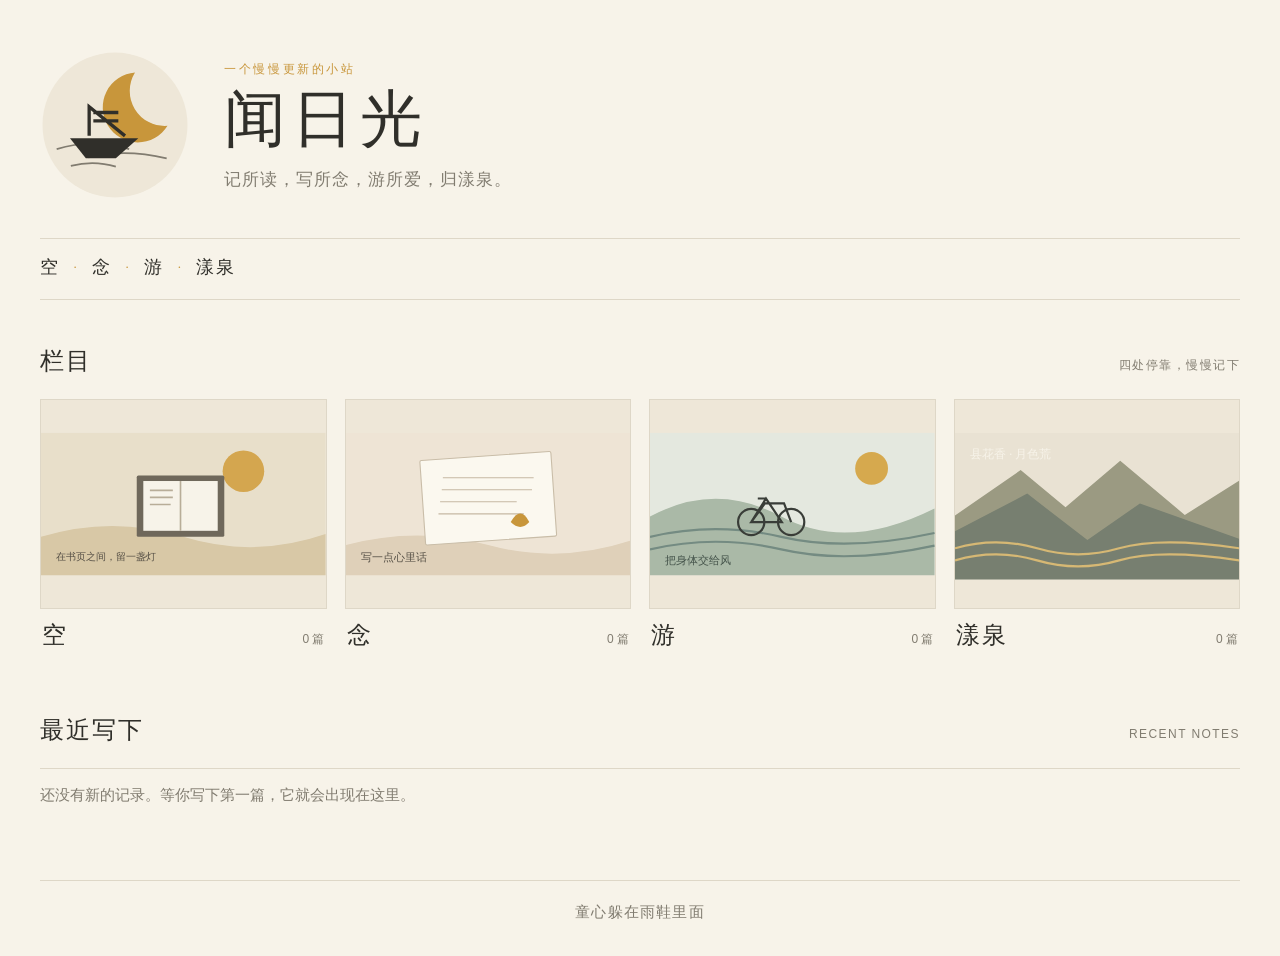
==== index.html @ 31fb2146 "Update index.html" ====
<!doctype html>
<html lang="zh-CN"><head>
<meta charset="utf-8"><meta name="viewport" content="width=device-width,initial-scale=1"><meta name="theme-color" content="#f7f3e9"><meta name="description" content="闻日光：记所读，写所念，游所爱，归漾泉。"><title>闻日光</title>
<link rel="icon" href="data:image/svg+xml,%3Csvg xmlns='http://www.w3.org/2000/svg' viewBox='0 0 64 64'%3E%3Crect width='64' height='64' rx='16' fill='%23f7f3e9'/%3E%3Cpath d='M8 42q20-7 48 0M17 37h34L37 48H23zM23 36V19l19 17' fill='%23302f2a' stroke='%23302f2a' stroke-width='2'/%3E%3Cpath d='M43 10a14 14 0 1 0 12 22 15 15 0 0 1-12-22' fill='%23c8963b'/%3E%3C/svg%3E">
<style>
:root{--paper:#f7f3e9;--paper2:#eee7d8;--ink:#302f2a;--muted:#817c70;--line:#ded7c7;--gold:#c8963b;--serif:"Songti SC","STSong","Noto Serif CJK SC",Georgia,serif;--sans:-apple-system,BlinkMacSystemFont,"PingFang SC","Microsoft YaHei",sans-serif}*{box-sizing:border-box}body{margin:0;background:var(--paper);color:var(--ink);font:16px/1.8 var(--sans);-webkit-font-smoothing:antialiased}a{color:inherit;text-decoration:none}.page{width:min(1240px,calc(100% - 80px));margin:auto}.hero{display:flex;align-items:center;gap:34px;padding:50px 0 38px}.mark{width:150px;height:150px;flex:none}.eyebrow{margin:0;color:var(--gold);font-size:12px;letter-spacing:.22em}h1,h2,h3{font-family:var(--serif);font-weight:500}h1{margin:0;font-size:clamp(42px,5vw,62px);letter-spacing:.1em;line-height:1.25}.intro{margin:10px 0 0;color:var(--muted);font:17px var(--serif);letter-spacing:.06em}.rule{height:1px;background:var(--line)}nav{display:flex;gap:14px;align-items:center;padding:16px 0 20px;font:18px var(--serif);letter-spacing:.08em}nav .dot{color:var(--gold);font-size:13px}nav a:hover,.back:hover{color:var(--gold)}.head{display:flex;justify-content:space-between;align-items:baseline;margin:40px 0 16px}.head h2{margin:0;font-size:24px;letter-spacing:.08em}.head span{color:var(--muted);font-size:12px;letter-spacing:.12em}.grid{display:grid;grid-template-columns:repeat(4,minmax(0,1fr));gap:18px}.card{min-width:0}.art{height:210px;background:var(--paper2);border:1px solid var(--line);overflow:hidden;transition:.25s}.art svg{width:100%;height:100%;display:block}.card:hover .art{transform:translateY(-4px);box-shadow:0 12px 28px #302f2a18}.label{display:flex;justify-content:space-between;align-items:baseline;padding:10px 2px}.label b{font:24px var(--serif);font-weight:500;letter-spacing:.12em}.label small{font-size:12px;color:var(--muted)}.recent{margin-top:48px}.entry{display:grid;grid-template-columns:130px 1fr;gap:20px;padding:16px 0;border-top:1px solid var(--line)}time{font-size:12px;color:var(--muted)}.entry h3{margin:0;font-size:19px}.entry p{margin:3px 0 0;color:var(--muted);font:14px var(--serif)}.empty{padding:17px 0;border-top:1px solid var(--line);color:var(--muted);font:15px var(--serif)}footer{text-align:center;margin-top:58px;padding:22px 0 34px;border-top:1px solid var(--line);color:var(--muted);font:15px var(--serif);letter-spacing:.08em}.hide{display:none}.category{min-height:48vh}.back{display:inline-block;margin:22px 0;color:var(--muted);font:14px var(--serif)}.ctitle{display:flex;gap:16px;align-items:baseline;margin:16px 0 24px}.ctitle h2{margin:0;font:38px var(--serif);letter-spacing:.12em}.ctitle span{color:var(--muted);font-size:13px}.catart{max-width:560px;height:260px;margin-bottom:28px;border:1px solid var(--line)}.catart svg{width:100%;height:100%}@media(max-width:850px){.page{width:calc(100% - 40px)}.hero{gap:22px;padding:36px 0 28px}.mark{width:110px;height:110px}.grid{grid-template-columns:repeat(2,minmax(0,1fr));gap:14px}.art{height:180px}}@media(max-width:520px){.page{width:calc(100% - 32px)}.hero{gap:15px;padding:28px 0 22px}.mark{width:76px;height:76px}h1{font-size:38px}.intro{font-size:14px;letter-spacing:0}nav{gap:9px;font-size:16px}.head{margin-top:30px}.art{height:142px}.label b{font-size:21px}.entry{grid-template-columns:88px 1fr;gap:10px}.ctitle h2{font-size:32px}}
</style></head><body><main class="page">
<header class="hero" id="hero"><svg class="mark" viewBox="0 0 180 180" role="img" aria-label="小船、月亮与水波"><circle cx="90" cy="90" r="87" fill="#eee7d8"/><path d="M114 27a42 42 0 1 0 39 64 42 42 0 0 1-39-64" fill="#c8963b"/><path d="M20 119q42-13 87 0m-49 10q43-11 94 1m-115 9q28-7 54 1" fill="none" stroke="#817c70" stroke-width="2"/><path d="M36 106h82L91 130H55z" fill="#302f2a"/><path d="M59 103V68l43 35M64 75h30m-30 10h30" fill="none" stroke="#302f2a" stroke-width="4"/></svg><div><p class="eyebrow">一个慢慢更新的小站</p><h1>闻日光</h1><p class="intro">记所读，写所念，游所爱，归漾泉。</p></div></header>
<div class="rule"></div><nav aria-label="栏目"><a href="?section=空">空</a><span class="dot">·</span><a href="?section=念">念</a><span class="dot">·</span><a href="?section=游">游</a><span class="dot">·</span><a href="?section=漾泉">漾泉</a></nav><div class="rule"></div>
<section id="home"><div class="head"><h2>栏目</h2><span>四处停靠，慢慢记下</span></div><div class="grid" id="grid"></div><div class="head recent"><h2>最近写下</h2><span>RECENT NOTES</span></div><div id="recent"></div></section>
<section id="cat" class="category hide"><a class="back" href="./">← 回到首页</a><div class="ctitle"><h2 id="ctitle"></h2><span id="ccount"></span></div><div id="catart" class="catart"></div><div id="catlist"></div></section><footer>童心躲在雨鞋里面</footer></main>
<script>
const A=[['空','<svg viewBox="0 0 520 260" xmlns="http://www.w3.org/2000/svg"><rect width="520" height="260" fill="#e8dfca"/><circle cx="370" cy="70" r="38" fill="#d4a64f"/><path d="M0 190Q130 150 260 190t260-5v75H0" fill="#d8c8a6"/><rect x="175" y="78" width="160" height="112" rx="3" fill="#6f685b"/><rect x="187" y="88" width="136" height="91" fill="#f7f3e9"/><path d="M255 88v91M199 105h42m-42 13h42m-42 13h38" stroke="#b8ad98" stroke-width="3"/><text x="28" y="232" fill="#554f45" font-size="19" font-family="serif">在书页之间，留一盏灯</text></svg>'],['念','<svg viewBox="0 0 520 260" xmlns="http://www.w3.org/2000/svg"><rect width="520" height="260" fill="#eee4d5"/><path d="M0 205q130-35 260 0t260-8v63H0" fill="#dfd0b9"/><rect x="140" y="42" width="240" height="155" rx="3" fill="#fbf8ef" stroke="#c9bda8" stroke-width="2" transform="rotate(-4 260 120)"/><path d="M177 82h166m-168 22h165m-168 22h140m-143 22h156" stroke="#c6b9a4" stroke-width="2"/><path d="M301 163q18-31 34 0q-16 18-34 0" fill="#c8963b"/><text x="28" y="235" fill="#554f45" font-size="20" font-family="serif">写一点心里话</text></svg>'],['游','<svg viewBox="0 0 520 260" xmlns="http://www.w3.org/2000/svg"><rect width="520" height="260" fill="#e4e8df"/><circle cx="405" cy="65" r="30" fill="#d6a94e"/><path d="M0 153q120-65 240 0t280-15v122H0" fill="#aab9a7"/><path d="M0 190q120-28 240 0t280-7m-520 30q120-28 240 0t280-7" fill="none" stroke="#748b82" stroke-width="4"/><circle cx="185" cy="163" r="24" fill="none" stroke="#393d38" stroke-width="4"/><circle cx="258" cy="163" r="24" fill="none" stroke="#393d38" stroke-width="4"/><path d="m185 163 27-43 29 43h-56l25-34h35l13 34m-46-43h-15" fill="none" stroke="#393d38" stroke-width="4"/><text x="28" y="239" fill="#44534a" font-size="20" font-family="serif">把身体交给风</text></svg>'],['漾泉','<svg viewBox="0 0 520 260" xmlns="http://www.w3.org/2000/svg"><rect width="520" height="260" fill="#e9e2d3"/><path d="m0 151 120-83 82 68 100-85 118 99 100-63v173H0" fill="#9b9a82"/><path d="m0 180 132-69 110 85 96-67 182 65v74H0" fill="#777f70"/><path d="M0 211q75-22 150 0t150 0 220 0m-520 22q75-22 150 0t150 0 220 0" fill="none" stroke="#d6b874" stroke-width="4"/><text x="28" y="46" fill="#f7f3e9" font-size="22" font-family="serif">县花香 · 月色荒</text></svg>']];
const data=A.map(([name,art])=>({name,art,count:0}));document.getElementById('grid').innerHTML=data.map(c=>'<a class="card" href="?section='+encodeURIComponent(c.name)+'"><div class="art">'+c.art+'</div><div class="label"><b>'+c.name+'</b><small>'+c.count+' 篇</small></div></a>').join('');document.getElementById('recent').innerHTML='<div class="empty">还没有新的记录。等你写下第一篇，它就会出现在这里。</div>';let s=new URLSearchParams(location.search).get('section'),c=data.find(x=>x.name===s);if(c){document.getElementById('hero').classList.add('hide');document.querySelector('nav').classList.add('hide');document.getElementById('home').classList.add('hide');document.getElementById('cat').classList.remove('hide');document.title=c.name+' · 闻日光';document.getElementById('ctitle').textContent=c.name;document.getElementById('ccount').textContent=c.count+' 篇记录';document.getElementById('catart').innerHTML=c.art;document.getElementById('catlist').innerHTML='<div class="empty">这里还空着，等一段关于「'+c.name+'」的记录。</div>'}
</script></body></html>
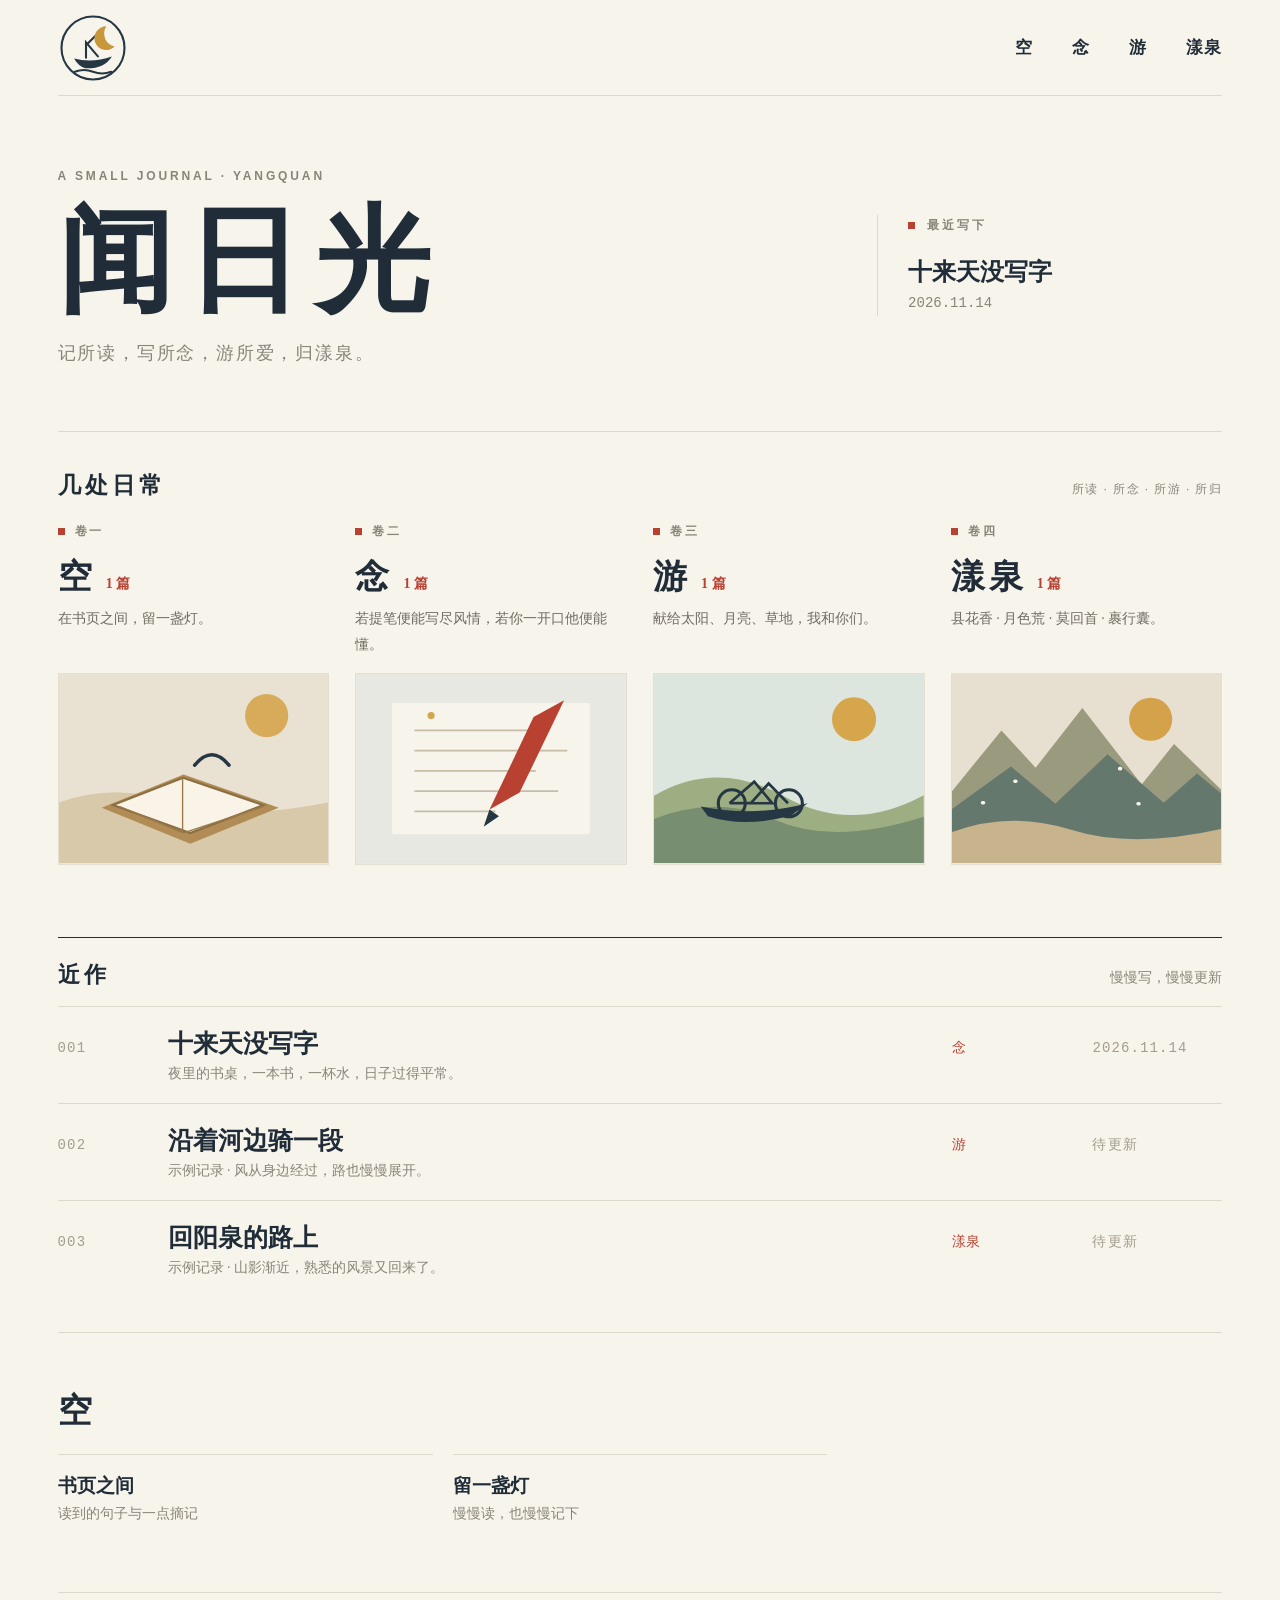
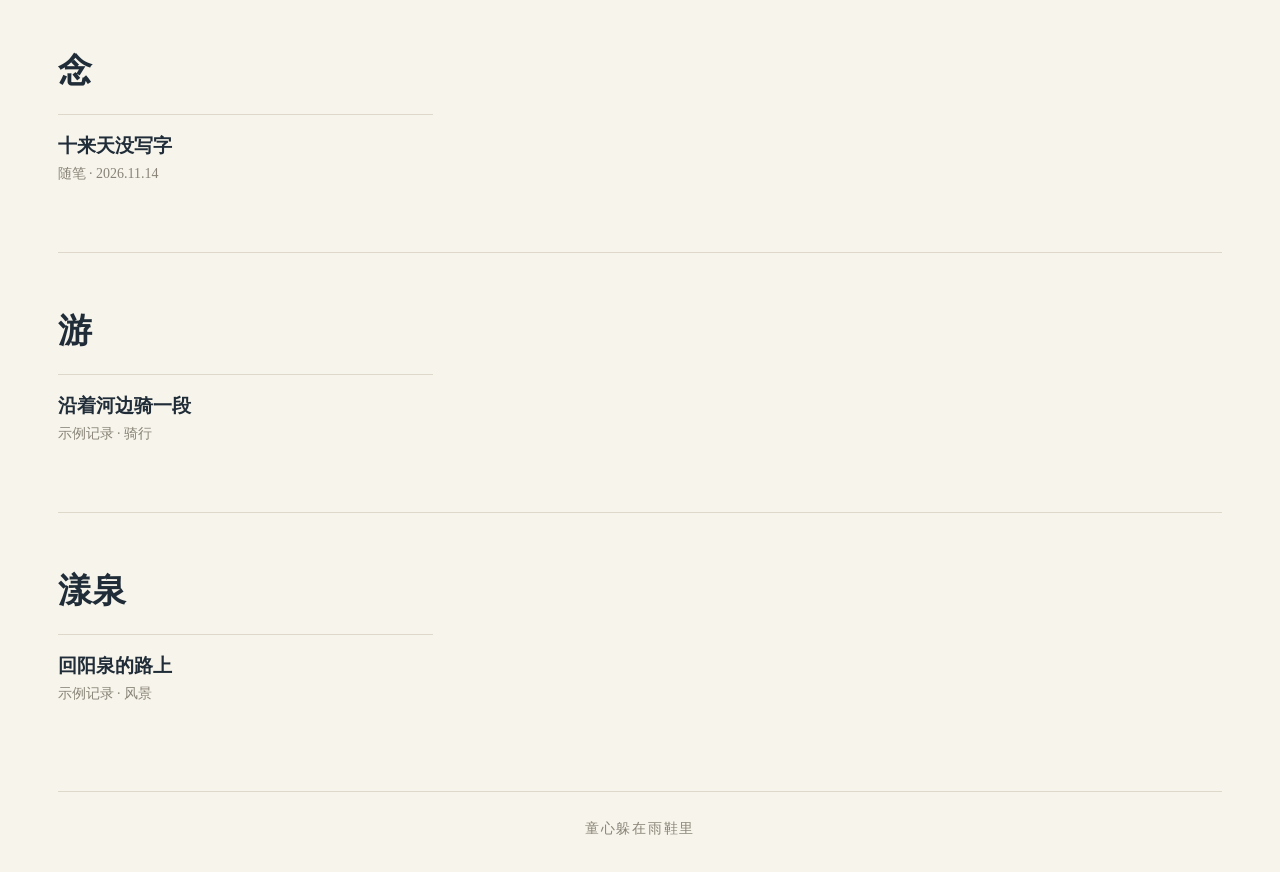
==== commit 3331005e: "Refresh homepage layout and sections" ====
--- a/index.html
+++ b/index.html
@@ -1,15 +1,4 @@
 <!doctype html>
-<html lang="zh-CN"><head>
-<meta charset="utf-8"><meta name="viewport" content="width=device-width,initial-scale=1"><meta name="theme-color" content="#f7f3e9"><meta name="description" content="闻日光：记所读，写所念，游所爱，归漾泉。"><title>闻日光</title>
-<link rel="icon" href="data:image/svg+xml,%3Csvg xmlns='http://www.w3.org/2000/svg' viewBox='0 0 64 64'%3E%3Crect width='64' height='64' rx='16' fill='%23f7f3e9'/%3E%3Cpath d='M8 42q20-7 48 0M17 37h34L37 48H23zM23 36V19l19 17' fill='%23302f2a' stroke='%23302f2a' stroke-width='2'/%3E%3Cpath d='M43 10a14 14 0 1 0 12 22 15 15 0 0 1-12-22' fill='%23c8963b'/%3E%3C/svg%3E">
-<style>
-:root{--paper:#f7f3e9;--paper2:#eee7d8;--ink:#302f2a;--muted:#817c70;--line:#ded7c7;--gold:#c8963b;--serif:"Songti SC","STSong","Noto Serif CJK SC",Georgia,serif;--sans:-apple-system,BlinkMacSystemFont,"PingFang SC","Microsoft YaHei",sans-serif}*{box-sizing:border-box}body{margin:0;background:var(--paper);color:var(--ink);font:16px/1.8 var(--sans);-webkit-font-smoothing:antialiased}a{color:inherit;text-decoration:none}.page{width:min(1240px,calc(100% - 80px));margin:auto}.hero{display:flex;align-items:center;gap:34px;padding:50px 0 38px}.mark{width:150px;height:150px;flex:none}.eyebrow{margin:0;color:var(--gold);font-size:12px;letter-spacing:.22em}h1,h2,h3{font-family:var(--serif);font-weight:500}h1{margin:0;font-size:clamp(42px,5vw,62px);letter-spacing:.1em;line-height:1.25}.intro{margin:10px 0 0;color:var(--muted);font:17px var(--serif);letter-spacing:.06em}.rule{height:1px;background:var(--line)}nav{display:flex;gap:14px;align-items:center;padding:16px 0 20px;font:18px var(--serif);letter-spacing:.08em}nav .dot{color:var(--gold);font-size:13px}nav a:hover,.back:hover{color:var(--gold)}.head{display:flex;justify-content:space-between;align-items:baseline;margin:40px 0 16px}.head h2{margin:0;font-size:24px;letter-spacing:.08em}.head span{color:var(--muted);font-size:12px;letter-spacing:.12em}.grid{display:grid;grid-template-columns:repeat(4,minmax(0,1fr));gap:18px}.card{min-width:0}.art{height:210px;background:var(--paper2);border:1px solid var(--line);overflow:hidden;transition:.25s}.art svg{width:100%;height:100%;display:block}.card:hover .art{transform:translateY(-4px);box-shadow:0 12px 28px #302f2a18}.label{display:flex;justify-content:space-between;align-items:baseline;padding:10px 2px}.label b{font:24px var(--serif);font-weight:500;letter-spacing:.12em}.label small{font-size:12px;color:var(--muted)}.recent{margin-top:48px}.entry{display:grid;grid-template-columns:130px 1fr;gap:20px;padding:16px 0;border-top:1px solid var(--line)}time{font-size:12px;color:var(--muted)}.entry h3{margin:0;font-size:19px}.entry p{margin:3px 0 0;color:var(--muted);font:14px var(--serif)}.empty{padding:17px 0;border-top:1px solid var(--line);color:var(--muted);font:15px var(--serif)}footer{text-align:center;margin-top:58px;padding:22px 0 34px;border-top:1px solid var(--line);color:var(--muted);font:15px var(--serif);letter-spacing:.08em}.hide{display:none}.category{min-height:48vh}.back{display:inline-block;margin:22px 0;color:var(--muted);font:14px var(--serif)}.ctitle{display:flex;gap:16px;align-items:baseline;margin:16px 0 24px}.ctitle h2{margin:0;font:38px var(--serif);letter-spacing:.12em}.ctitle span{color:var(--muted);font-size:13px}.catart{max-width:560px;height:260px;margin-bottom:28px;border:1px solid var(--line)}.catart svg{width:100%;height:100%}@media(max-width:850px){.page{width:calc(100% - 40px)}.hero{gap:22px;padding:36px 0 28px}.mark{width:110px;height:110px}.grid{grid-template-columns:repeat(2,minmax(0,1fr));gap:14px}.art{height:180px}}@media(max-width:520px){.page{width:calc(100% - 32px)}.hero{gap:15px;padding:28px 0 22px}.mark{width:76px;height:76px}h1{font-size:38px}.intro{font-size:14px;letter-spacing:0}nav{gap:9px;font-size:16px}.head{margin-top:30px}.art{height:142px}.label b{font-size:21px}.entry{grid-template-columns:88px 1fr;gap:10px}.ctitle h2{font-size:32px}}
-</style></head><body><main class="page">
-<header class="hero" id="hero"><svg class="mark" viewBox="0 0 180 180" role="img" aria-label="小船、月亮与水波"><circle cx="90" cy="90" r="87" fill="#eee7d8"/><path d="M114 27a42 42 0 1 0 39 64 42 42 0 0 1-39-64" fill="#c8963b"/><path d="M20 119q42-13 87 0m-49 10q43-11 94 1m-115 9q28-7 54 1" fill="none" stroke="#817c70" stroke-width="2"/><path d="M36 106h82L91 130H55z" fill="#302f2a"/><path d="M59 103V68l43 35M64 75h30m-30 10h30" fill="none" stroke="#302f2a" stroke-width="4"/></svg><div><p class="eyebrow">一个慢慢更新的小站</p><h1>闻日光</h1><p class="intro">记所读，写所念，游所爱，归漾泉。</p></div></header>
-<div class="rule"></div><nav aria-label="栏目"><a href="?section=空">空</a><span class="dot">·</span><a href="?section=念">念</a><span class="dot">·</span><a href="?section=游">游</a><span class="dot">·</span><a href="?section=漾泉">漾泉</a></nav><div class="rule"></div>
-<section id="home"><div class="head"><h2>栏目</h2><span>四处停靠，慢慢记下</span></div><div class="grid" id="grid"></div><div class="head recent"><h2>最近写下</h2><span>RECENT NOTES</span></div><div id="recent"></div></section>
-<section id="cat" class="category hide"><a class="back" href="./">← 回到首页</a><div class="ctitle"><h2 id="ctitle"></h2><span id="ccount"></span></div><div id="catart" class="catart"></div><div id="catlist"></div></section><footer>童心躲在雨鞋里面</footer></main>
-<script>
-const A=[['空','<svg viewBox="0 0 520 260" xmlns="http://www.w3.org/2000/svg"><rect width="520" height="260" fill="#e8dfca"/><circle cx="370" cy="70" r="38" fill="#d4a64f"/><path d="M0 190Q130 150 260 190t260-5v75H0" fill="#d8c8a6"/><rect x="175" y="78" width="160" height="112" rx="3" fill="#6f685b"/><rect x="187" y="88" width="136" height="91" fill="#f7f3e9"/><path d="M255 88v91M199 105h42m-42 13h42m-42 13h38" stroke="#b8ad98" stroke-width="3"/><text x="28" y="232" fill="#554f45" font-size="19" font-family="serif">在书页之间，留一盏灯</text></svg>'],['念','<svg viewBox="0 0 520 260" xmlns="http://www.w3.org/2000/svg"><rect width="520" height="260" fill="#eee4d5"/><path d="M0 205q130-35 260 0t260-8v63H0" fill="#dfd0b9"/><rect x="140" y="42" width="240" height="155" rx="3" fill="#fbf8ef" stroke="#c9bda8" stroke-width="2" transform="rotate(-4 260 120)"/><path d="M177 82h166m-168 22h165m-168 22h140m-143 22h156" stroke="#c6b9a4" stroke-width="2"/><path d="M301 163q18-31 34 0q-16 18-34 0" fill="#c8963b"/><text x="28" y="235" fill="#554f45" font-size="20" font-family="serif">写一点心里话</text></svg>'],['游','<svg viewBox="0 0 520 260" xmlns="http://www.w3.org/2000/svg"><rect width="520" height="260" fill="#e4e8df"/><circle cx="405" cy="65" r="30" fill="#d6a94e"/><path d="M0 153q120-65 240 0t280-15v122H0" fill="#aab9a7"/><path d="M0 190q120-28 240 0t280-7m-520 30q120-28 240 0t280-7" fill="none" stroke="#748b82" stroke-width="4"/><circle cx="185" cy="163" r="24" fill="none" stroke="#393d38" stroke-width="4"/><circle cx="258" cy="163" r="24" fill="none" stroke="#393d38" stroke-width="4"/><path d="m185 163 27-43 29 43h-56l25-34h35l13 34m-46-43h-15" fill="none" stroke="#393d38" stroke-width="4"/><text x="28" y="239" fill="#44534a" font-size="20" font-family="serif">把身体交给风</text></svg>'],['漾泉','<svg viewBox="0 0 520 260" xmlns="http://www.w3.org/2000/svg"><rect width="520" height="260" fill="#e9e2d3"/><path d="m0 151 120-83 82 68 100-85 118 99 100-63v173H0" fill="#9b9a82"/><path d="m0 180 132-69 110 85 96-67 182 65v74H0" fill="#777f70"/><path d="M0 211q75-22 150 0t150 0 220 0m-520 22q75-22 150 0t150 0 220 0" fill="none" stroke="#d6b874" stroke-width="4"/><text x="28" y="46" fill="#f7f3e9" font-size="22" font-family="serif">县花香 · 月色荒</text></svg>']];
-const data=A.map(([name,art])=>({name,art,count:0}));document.getElementById('grid').innerHTML=data.map(c=>'<a class="card" href="?section='+encodeURIComponent(c.name)+'"><div class="art">'+c.art+'</div><div class="label"><b>'+c.name+'</b><small>'+c.count+' 篇</small></div></a>').join('');document.getElementById('recent').innerHTML='<div class="empty">还没有新的记录。等你写下第一篇，它就会出现在这里。</div>';let s=new URLSearchParams(location.search).get('section'),c=data.find(x=>x.name===s);if(c){document.getElementById('hero').classList.add('hide');document.querySelector('nav').classList.add('hide');document.getElementById('home').classList.add('hide');document.getElementById('cat').classList.remove('hide');document.title=c.name+' · 闻日光';document.getElementById('ctitle').textContent=c.name;document.getElementById('ccount').textContent=c.count+' 篇记录';document.getElementById('catart').innerHTML=c.art;document.getElementById('catlist').innerHTML='<div class="empty">这里还空着，等一段关于「'+c.name+'」的记录。</div>'}
-</script></body></html>
+<html lang="zh-CN"><head><meta charset="utf-8"><meta name="viewport" content="width=device-width,initial-scale=1"><meta name="theme-color" content="#f7f4ec"><title>闻日光</title><style>
+:root{--paper:#f7f4ec;--ink:#202d38;--muted:#898477;--line:#ded8ca;--red:#b94132;--serif:"Songti SC","STSong",Georgia,serif}*{box-sizing:border-box}html{scroll-behavior:smooth}body{margin:0;background:var(--paper);color:var(--ink);font:16px/1.75 -apple-system,BlinkMacSystemFont,"PingFang SC",sans-serif}.page{width:min(1640px,calc(100% - 9vw));margin:auto}a{color:inherit;text-decoration:none}header{height:96px;border-bottom:1px solid var(--line);display:flex;align-items:center;justify-content:space-between}.logo{width:70px;height:70px;display:block;flex:none}nav{display:flex;align-items:center;gap:clamp(18px,3vw,48px);font:600 17px var(--serif);letter-spacing:.08em}nav a:hover,.recent a:hover{color:var(--red)}.hero{display:grid;grid-template-columns:1.35fr .65fr;gap:8vw;align-items:center;padding:70px 0 66px;border-bottom:1px solid var(--line)}.eyebrow,.label,.chapter{color:var(--muted);font-size:12px;letter-spacing:.24em;font-weight:600}.eyebrow{margin:0 0 12px}h1{font:600 clamp(70px,9vw,132px)/1.08 var(--serif);letter-spacing:.12em;margin:0}.tagline{font:500 18px var(--serif);color:var(--muted);letter-spacing:.1em;margin:18px 0 0}.latest{border-left:1px solid var(--line);padding-left:30px}.latest .label{display:flex;gap:12px;align-items:center}.latest .label:before,.chapter:before{content:"";width:7px;height:7px;background:var(--red);display:inline-block}.latest a{font:600 24px var(--serif);display:block;margin-top:20px}.latest time{font:14px ui-monospace,monospace;color:var(--muted)}.section-title{display:flex;align-items:baseline;justify-content:space-between;margin:38px 0 20px}.section-title h2{font:600 23px var(--serif);letter-spacing:.18em;margin:0}.section-title span{font-size:12px;color:var(--muted);letter-spacing:.12em}.grid{display:grid;grid-template-columns:repeat(4,minmax(0,1fr));gap:26px}.card{min-width:0}.chapter{display:flex;gap:10px;align-items:center;margin-bottom:12px}.name{font:600 34px var(--serif);letter-spacing:.12em}.count{font:600 14px var(--serif);color:var(--red);margin-left:10px}.desc{min-height:54px;margin:6px 0 13px;color:#706b60;font:500 14px/1.8 var(--serif)}.art{display:block;width:100%;aspect-ratio:1.42;border:1px solid #e5dfd2;background:#eee8dc;overflow:hidden}.art svg{display:block;width:100%;height:100%}.recent{margin-top:72px;border-top:1px solid var(--ink)}.recent-head{display:flex;justify-content:space-between;align-items:baseline;padding:22px 0 16px}.recent-head h2{font:600 22px var(--serif);letter-spacing:.22em;margin:0}.recent-head span{color:var(--muted);font:14px var(--serif)}.entry{display:grid;grid-template-columns:90px 1fr 120px 130px;gap:20px;align-items:baseline;padding:20px 0;border-top:1px solid var(--line)}.num,.date{font:14px ui-monospace,monospace;color:#a49d8d;letter-spacing:.08em}.entry h3{font:600 25px var(--serif);margin:0}.entry p{font:14px var(--serif);color:var(--muted);margin:5px 0 0}.category{color:var(--red);font:500 14px var(--serif)}.detail{padding:55px 0 10px;border-top:1px solid var(--line);margin-top:35px}.detail h2{font:600 34px var(--serif);margin:0 0 20px}.detail-list{display:grid;grid-template-columns:repeat(3,1fr);gap:20px}.detail-list article{padding:18px 0;border-top:1px solid var(--line)}.detail-list h3{font:600 19px var(--serif);margin:0}.detail-list p{font:14px var(--serif);color:var(--muted);margin:6px 0}footer{text-align:center;padding:28px 0 34px;color:#898477;font:14px var(--serif);letter-spacing:.12em;border-top:1px solid var(--line);margin-top:54px}.mobile-nav{display:none}@media(max-width:850px){.page{width:calc(100% - 36px)}header{height:76px}.logo{width:58px;height:58px}nav{gap:14px;font-size:14px}.hero{grid-template-columns:1fr;gap:30px;padding:44px 0}.latest{border-left:0;border-top:1px solid var(--line);padding:20px 0 0}.grid{grid-template-columns:repeat(2,minmax(0,1fr));gap:24px 16px}.name{font-size:29px}.desc{min-height:0}.entry{grid-template-columns:48px 1fr 74px;gap:10px}.entry .category{display:none}.entry h3{font-size:20px}.detail-list{grid-template-columns:1fr 1fr}}@media(max-width:480px){nav{gap:10px;font-size:12px}.hero h1{font-size:66px}.grid{gap:22px 12px}.name{font-size:26px}.count{font-size:12px;margin-left:4px}.chapter{font-size:10px}.entry{grid-template-columns:38px 1fr 70px}.entry p{font-size:12px}.detail-list{grid-template-columns:1fr}}
+</style></head><body><div class="page"><header><a href="#top" aria-label="闻日光首页"><svg class="logo" viewBox="0 0 100 100" role="img" aria-label="月下小船"><circle cx="50" cy="50" r="45" fill="none" stroke="#263744" stroke-width="3"/><path d="M23 65 Q49 72 77 62 Q66 80 39 79 Q29 76 23 65Z" fill="#263744"/><path d="M40 64V42l17 20M40 46l15-15M24 84q13-5 26 0t26 0" fill="none" stroke="#263744" stroke-width="3" stroke-linecap="round"/><path d="M69 19a17 17 0 1 0 12 29A19 19 0 0 1 69 19Z" fill="#c8963b"/></svg></a><nav><a href="#kong">空</a><a href="#nian">念</a><a href="#you">游</a><a href="#yangquan">漾泉</a></nav></header><main id="top"><section class="hero"><div><p class="eyebrow">A SMALL JOURNAL · YANGQUAN</p><h1>闻日光</h1><p class="tagline">记所读，写所念，游所爱，归漾泉。</p></div><aside class="latest"><div class="label">最近写下</div><a href="#recent">十来天没写字</a><time>2026.11.14</time></aside></section><section><div class="section-title"><h2>几处日常</h2><span>所读 · 所念 · 所游 · 所归</span></div><div class="grid"><a class="card" href="#kong"><div class="chapter">卷一</div><div><span class="name">空</span><span class="count">1 篇</span></div><p class="desc">在书页之间，留一盏灯。</p><div class="art"><svg viewBox="0 0 600 420" aria-hidden="true"><rect width="600" height="420" fill="#e9e2d3"/><circle cx="462" cy="92" r="48" fill="#d5a64c" opacity=".9"/><path d="M0 285Q130 240 250 285t350 0v135H0Z" fill="#d8c9aa"/><path d="M95 297l182-74 212 74-197 80Z" fill="#b18d55"/><path d="M120 291l156-61 179 61-163 62Z" fill="#faf4e8" stroke="#8b7046" stroke-width="5"/><path d="M275 230v123M134 294l143 59M456 294l-179 59" stroke="#9b7948" stroke-width="3"/><path d="M302 202q38-46 76 0" fill="none" stroke="#263744" stroke-width="8" stroke-linecap="round"/><text x="38" y=" seventy" font-size="28" fill="#817c70">READ SLOWLY</text></svg></div></a><a class="card" href="#nian"><div class="chapter">卷二</div><div><span class="name">念</span><span class="count">1 篇</span></div><p class="desc">若提笔便能写尽风情，若你一开口他便能懂。</p><div class="art"><svg viewBox="0 0 600 420" aria-hidden="true"><rect width="600" height="420" fill="#e7e8e2"/><rect x="80" y="64" width="440" height="292" rx="4" fill="#f7f4ec"/><path d="M130 125h300M130 170h340M130 215h270M130 260h320M130 305h180" stroke="#c6bda9" stroke-width="4"/><path d="M395 95l-98 206 67-38 99-205Z" fill="#b94132"/><path d="M297 301l-13 38 34-23" fill="#263744"/><circle cx="167" cy="92" r="8" fill="#d3a74d"/></svg></div></a><a class="card" href="#you"><div class="chapter">卷三</div><div><span class="name">游</span><span class="count">1 篇</span></div><p class="desc">献给太阳、月亮、草地，我和你们。</p><div class="art"><svg viewBox="0 0 600 420" aria-hidden="true"><rect width="600" height="420" fill="#dce6df"/><circle cx="445" cy="100" r="49" fill="#d5a64c"/><path d="M0 270Q140 188 290 272t310-3v151H0Z" fill="#9eae83"/><path d="M0 322q140-55 270 2t330-7v103H0Z" fill="#778e70"/><path d="M104 294q120 24 238-7l-38 28q-104 27-184 1Z" fill="#263744"/><circle cx="173" cy="287" r="30" fill="none" stroke="#263744" stroke-width="7"/><circle cx="300" cy="287" r="30" fill="none" stroke="#263744" stroke-width="7"/><path d="M168 287l55-48 40 48h-95l48-1 39-43 43 44" fill="none" stroke="#263744" stroke-width="6"/></svg></div></a><a class="card" href="#yangquan"><div class="chapter">卷四</div><div><span class="name">漾泉</span><span class="count">1 篇</span></div><p class="desc">县花香 · 月色荒 · 莫回首 · 裹行囊。</p><div class="art"><svg viewBox="0 0 600 420" aria-hidden="true"><rect width="600" height="420" fill="#e7dfcf"/><circle cx="442" cy="100" r="48" fill="#d4a24b"/><path d="M0 260l110-135 76 83 104-133 132 170 72-90 106 103v162H0Z" fill="#9a9a7e"/><path d="M0 300l131-95 99 83 116-110 125 108 74-65 55 45v154H0Z" fill="#65786e"/><path d="M0 351q130-48 265-5t335-2v76H0Z" fill="#c7b48d"/><path d="M68 286h2m70-48h2m272 50h2m-43-78h2" stroke="#f7f4ec" stroke-width="8" stroke-linecap="round"/></svg></div></a></div></section><section class="recent" id="recent"><div class="recent-head"><h2>近作</h2><span>慢慢写，慢慢更新</span></div><a class="entry" href="#nian"><span class="num">001</span><div><h3>十来天没写字</h3><p>夜里的书桌，一本书，一杯水，日子过得平常。</p></div><span class="category">念</span><time class="date">2026.11.14</time></a><a class="entry" href="#you"><span class="num">002</span><div><h3>沿着河边骑一段</h3><p>示例记录 · 风从身边经过，路也慢慢展开。</p></div><span class="category">游</span><time class="date">待更新</time></a><a class="entry" href="#yangquan"><span class="num">003</span><div><h3>回阳泉的路上</h3><p>示例记录 · 山影渐近，熟悉的风景又回来了。</p></div><span class="category">漾泉</span><time class="date">待更新</time></a></section><section class="detail" id="kong"><h2>空</h2><div class="detail-list"><article><h3>书页之间</h3><p>读到的句子与一点摘记</p></article><article><h3>留一盏灯</h3><p>慢慢读，也慢慢记下</p></article></div></section><section class="detail" id="nian"><h2>念</h2><div class="detail-list"><article><h3>十来天没写字</h3><p>随笔 · 2026.11.14</p></article></div></section><section class="detail" id="you"><h2>游</h2><div class="detail-list"><article><h3>沿着河边骑一段</h3><p>示例记录 · 骑行</p></article></div></section><section class="detail" id="yangquan"><h2>漾泉</h2><div class="detail-list"><article><h3>回阳泉的路上</h3><p>示例记录 · 风景</p></article></div></section></main><footer>童心躲在雨鞋里</footer></div></body></html>
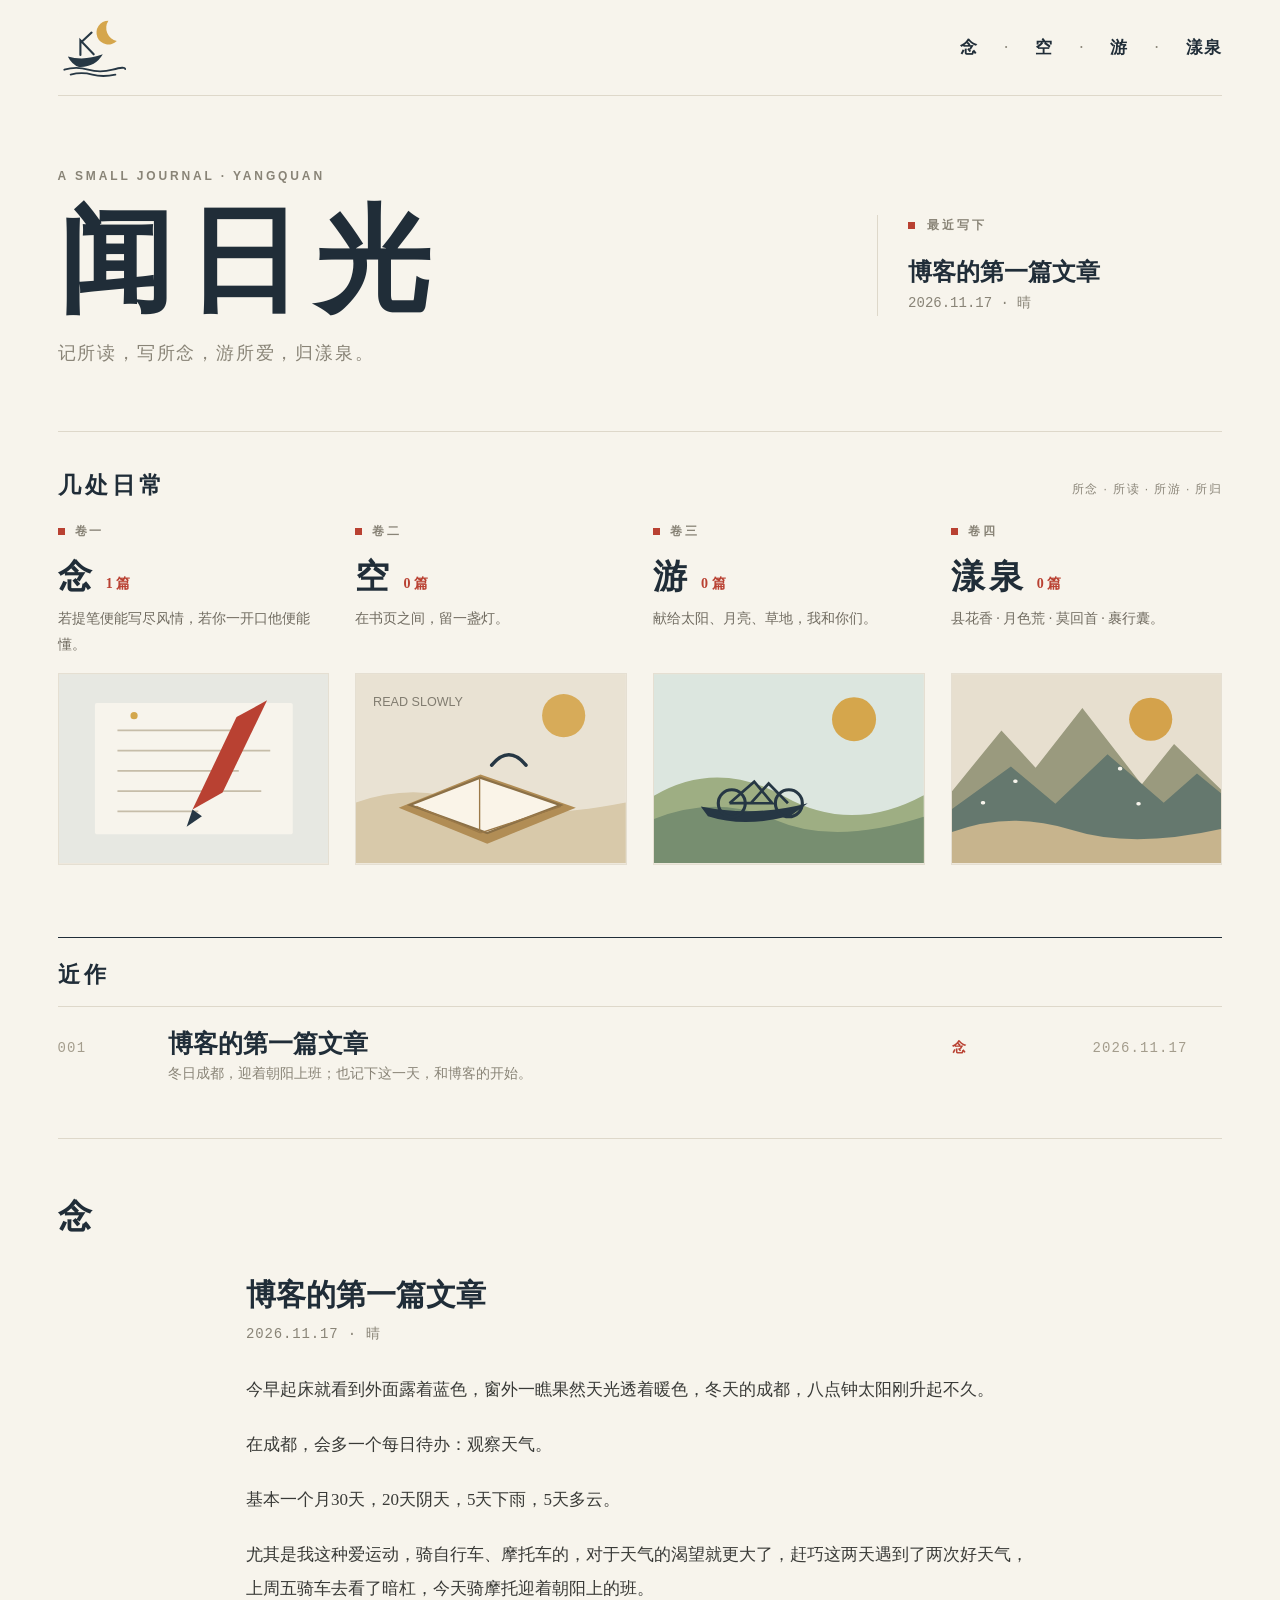
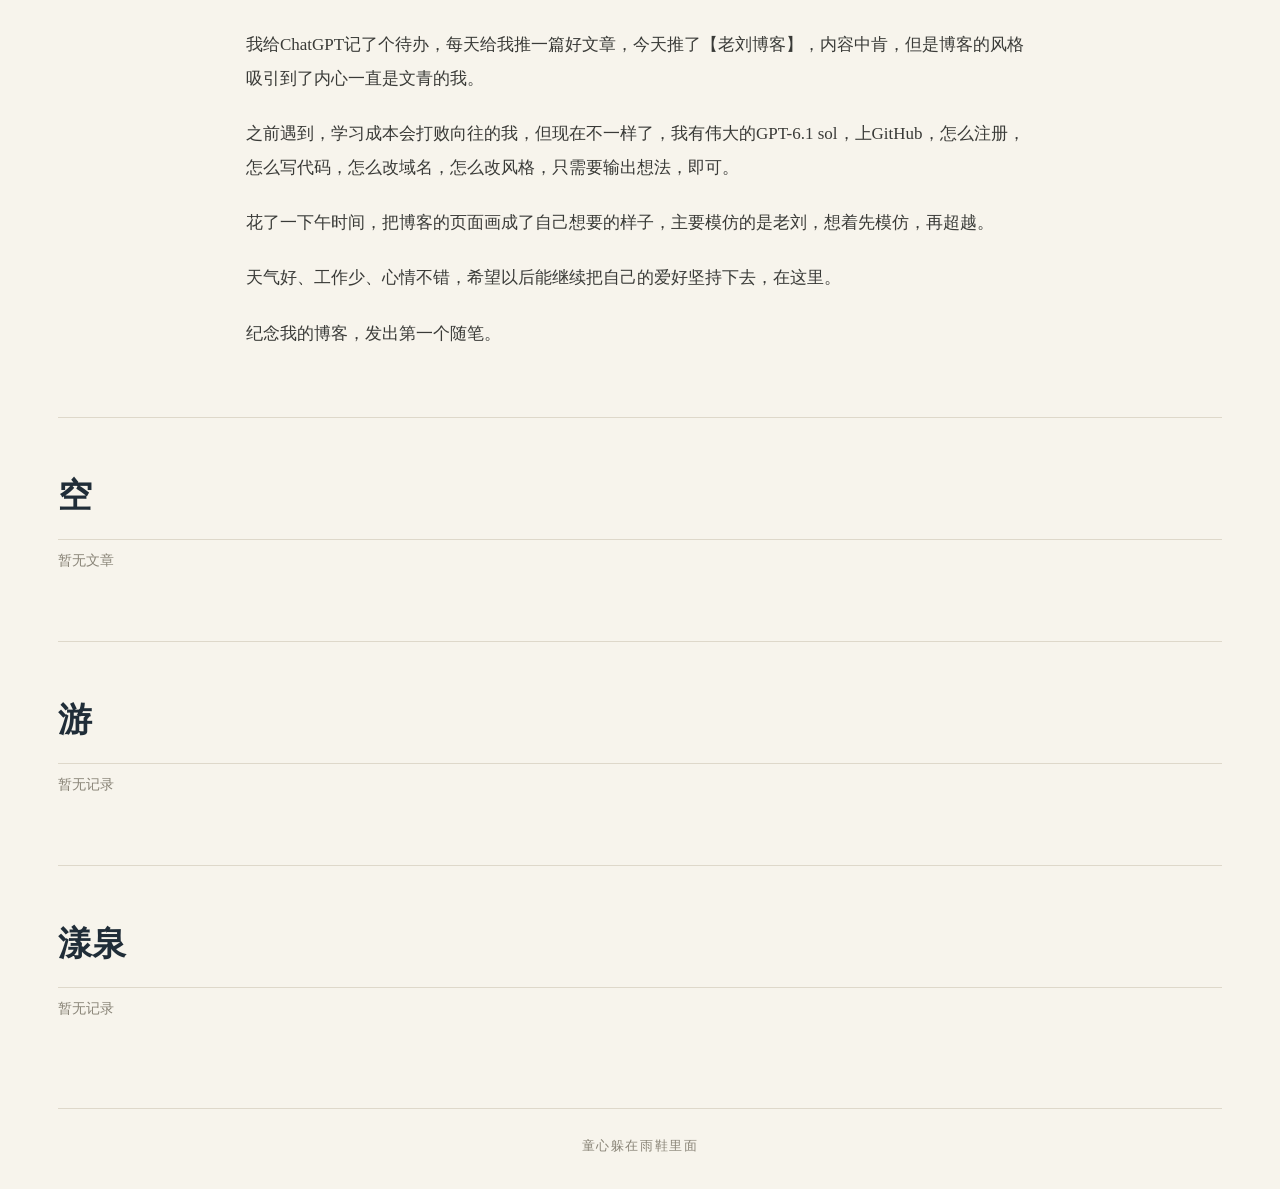
==== commit 0912ca1e: "Add first journal entry and refine homepage" ====
--- a/index.html
+++ b/index.html
@@ -1,4 +1,4 @@
 <!doctype html>
-<html lang="zh-CN"><head><meta charset="utf-8"><meta name="viewport" content="width=device-width,initial-scale=1"><meta name="theme-color" content="#f7f4ec"><title>闻日光</title><style>
-:root{--paper:#f7f4ec;--ink:#202d38;--muted:#898477;--line:#ded8ca;--red:#b94132;--serif:"Songti SC","STSong",Georgia,serif}*{box-sizing:border-box}html{scroll-behavior:smooth}body{margin:0;background:var(--paper);color:var(--ink);font:16px/1.75 -apple-system,BlinkMacSystemFont,"PingFang SC",sans-serif}.page{width:min(1640px,calc(100% - 9vw));margin:auto}a{color:inherit;text-decoration:none}header{height:96px;border-bottom:1px solid var(--line);display:flex;align-items:center;justify-content:space-between}.logo{width:70px;height:70px;display:block;flex:none}nav{display:flex;align-items:center;gap:clamp(18px,3vw,48px);font:600 17px var(--serif);letter-spacing:.08em}nav a:hover,.recent a:hover{color:var(--red)}.hero{display:grid;grid-template-columns:1.35fr .65fr;gap:8vw;align-items:center;padding:70px 0 66px;border-bottom:1px solid var(--line)}.eyebrow,.label,.chapter{color:var(--muted);font-size:12px;letter-spacing:.24em;font-weight:600}.eyebrow{margin:0 0 12px}h1{font:600 clamp(70px,9vw,132px)/1.08 var(--serif);letter-spacing:.12em;margin:0}.tagline{font:500 18px var(--serif);color:var(--muted);letter-spacing:.1em;margin:18px 0 0}.latest{border-left:1px solid var(--line);padding-left:30px}.latest .label{display:flex;gap:12px;align-items:center}.latest .label:before,.chapter:before{content:"";width:7px;height:7px;background:var(--red);display:inline-block}.latest a{font:600 24px var(--serif);display:block;margin-top:20px}.latest time{font:14px ui-monospace,monospace;color:var(--muted)}.section-title{display:flex;align-items:baseline;justify-content:space-between;margin:38px 0 20px}.section-title h2{font:600 23px var(--serif);letter-spacing:.18em;margin:0}.section-title span{font-size:12px;color:var(--muted);letter-spacing:.12em}.grid{display:grid;grid-template-columns:repeat(4,minmax(0,1fr));gap:26px}.card{min-width:0}.chapter{display:flex;gap:10px;align-items:center;margin-bottom:12px}.name{font:600 34px var(--serif);letter-spacing:.12em}.count{font:600 14px var(--serif);color:var(--red);margin-left:10px}.desc{min-height:54px;margin:6px 0 13px;color:#706b60;font:500 14px/1.8 var(--serif)}.art{display:block;width:100%;aspect-ratio:1.42;border:1px solid #e5dfd2;background:#eee8dc;overflow:hidden}.art svg{display:block;width:100%;height:100%}.recent{margin-top:72px;border-top:1px solid var(--ink)}.recent-head{display:flex;justify-content:space-between;align-items:baseline;padding:22px 0 16px}.recent-head h2{font:600 22px var(--serif);letter-spacing:.22em;margin:0}.recent-head span{color:var(--muted);font:14px var(--serif)}.entry{display:grid;grid-template-columns:90px 1fr 120px 130px;gap:20px;align-items:baseline;padding:20px 0;border-top:1px solid var(--line)}.num,.date{font:14px ui-monospace,monospace;color:#a49d8d;letter-spacing:.08em}.entry h3{font:600 25px var(--serif);margin:0}.entry p{font:14px var(--serif);color:var(--muted);margin:5px 0 0}.category{color:var(--red);font:500 14px var(--serif)}.detail{padding:55px 0 10px;border-top:1px solid var(--line);margin-top:35px}.detail h2{font:600 34px var(--serif);margin:0 0 20px}.detail-list{display:grid;grid-template-columns:repeat(3,1fr);gap:20px}.detail-list article{padding:18px 0;border-top:1px solid var(--line)}.detail-list h3{font:600 19px var(--serif);margin:0}.detail-list p{font:14px var(--serif);color:var(--muted);margin:6px 0}footer{text-align:center;padding:28px 0 34px;color:#898477;font:14px var(--serif);letter-spacing:.12em;border-top:1px solid var(--line);margin-top:54px}.mobile-nav{display:none}@media(max-width:850px){.page{width:calc(100% - 36px)}header{height:76px}.logo{width:58px;height:58px}nav{gap:14px;font-size:14px}.hero{grid-template-columns:1fr;gap:30px;padding:44px 0}.latest{border-left:0;border-top:1px solid var(--line);padding:20px 0 0}.grid{grid-template-columns:repeat(2,minmax(0,1fr));gap:24px 16px}.name{font-size:29px}.desc{min-height:0}.entry{grid-template-columns:48px 1fr 74px;gap:10px}.entry .category{display:none}.entry h3{font-size:20px}.detail-list{grid-template-columns:1fr 1fr}}@media(max-width:480px){nav{gap:10px;font-size:12px}.hero h1{font-size:66px}.grid{gap:22px 12px}.name{font-size:26px}.count{font-size:12px;margin-left:4px}.chapter{font-size:10px}.entry{grid-template-columns:38px 1fr 70px}.entry p{font-size:12px}.detail-list{grid-template-columns:1fr}}
-</style></head><body><div class="page"><header><a href="#top" aria-label="闻日光首页"><svg class="logo" viewBox="0 0 100 100" role="img" aria-label="月下小船"><circle cx="50" cy="50" r="45" fill="none" stroke="#263744" stroke-width="3"/><path d="M23 65 Q49 72 77 62 Q66 80 39 79 Q29 76 23 65Z" fill="#263744"/><path d="M40 64V42l17 20M40 46l15-15M24 84q13-5 26 0t26 0" fill="none" stroke="#263744" stroke-width="3" stroke-linecap="round"/><path d="M69 19a17 17 0 1 0 12 29A19 19 0 0 1 69 19Z" fill="#c8963b"/></svg></a><nav><a href="#kong">空</a><a href="#nian">念</a><a href="#you">游</a><a href="#yangquan">漾泉</a></nav></header><main id="top"><section class="hero"><div><p class="eyebrow">A SMALL JOURNAL · YANGQUAN</p><h1>闻日光</h1><p class="tagline">记所读，写所念，游所爱，归漾泉。</p></div><aside class="latest"><div class="label">最近写下</div><a href="#recent">十来天没写字</a><time>2026.11.14</time></aside></section><section><div class="section-title"><h2>几处日常</h2><span>所读 · 所念 · 所游 · 所归</span></div><div class="grid"><a class="card" href="#kong"><div class="chapter">卷一</div><div><span class="name">空</span><span class="count">1 篇</span></div><p class="desc">在书页之间，留一盏灯。</p><div class="art"><svg viewBox="0 0 600 420" aria-hidden="true"><rect width="600" height="420" fill="#e9e2d3"/><circle cx="462" cy="92" r="48" fill="#d5a64c" opacity=".9"/><path d="M0 285Q130 240 250 285t350 0v135H0Z" fill="#d8c9aa"/><path d="M95 297l182-74 212 74-197 80Z" fill="#b18d55"/><path d="M120 291l156-61 179 61-163 62Z" fill="#faf4e8" stroke="#8b7046" stroke-width="5"/><path d="M275 230v123M134 294l143 59M456 294l-179 59" stroke="#9b7948" stroke-width="3"/><path d="M302 202q38-46 76 0" fill="none" stroke="#263744" stroke-width="8" stroke-linecap="round"/><text x="38" y=" seventy" font-size="28" fill="#817c70">READ SLOWLY</text></svg></div></a><a class="card" href="#nian"><div class="chapter">卷二</div><div><span class="name">念</span><span class="count">1 篇</span></div><p class="desc">若提笔便能写尽风情，若你一开口他便能懂。</p><div class="art"><svg viewBox="0 0 600 420" aria-hidden="true"><rect width="600" height="420" fill="#e7e8e2"/><rect x="80" y="64" width="440" height="292" rx="4" fill="#f7f4ec"/><path d="M130 125h300M130 170h340M130 215h270M130 260h320M130 305h180" stroke="#c6bda9" stroke-width="4"/><path d="M395 95l-98 206 67-38 99-205Z" fill="#b94132"/><path d="M297 301l-13 38 34-23" fill="#263744"/><circle cx="167" cy="92" r="8" fill="#d3a74d"/></svg></div></a><a class="card" href="#you"><div class="chapter">卷三</div><div><span class="name">游</span><span class="count">1 篇</span></div><p class="desc">献给太阳、月亮、草地，我和你们。</p><div class="art"><svg viewBox="0 0 600 420" aria-hidden="true"><rect width="600" height="420" fill="#dce6df"/><circle cx="445" cy="100" r="49" fill="#d5a64c"/><path d="M0 270Q140 188 290 272t310-3v151H0Z" fill="#9eae83"/><path d="M0 322q140-55 270 2t330-7v103H0Z" fill="#778e70"/><path d="M104 294q120 24 238-7l-38 28q-104 27-184 1Z" fill="#263744"/><circle cx="173" cy="287" r="30" fill="none" stroke="#263744" stroke-width="7"/><circle cx="300" cy="287" r="30" fill="none" stroke="#263744" stroke-width="7"/><path d="M168 287l55-48 40 48h-95l48-1 39-43 43 44" fill="none" stroke="#263744" stroke-width="6"/></svg></div></a><a class="card" href="#yangquan"><div class="chapter">卷四</div><div><span class="name">漾泉</span><span class="count">1 篇</span></div><p class="desc">县花香 · 月色荒 · 莫回首 · 裹行囊。</p><div class="art"><svg viewBox="0 0 600 420" aria-hidden="true"><rect width="600" height="420" fill="#e7dfcf"/><circle cx="442" cy="100" r="48" fill="#d4a24b"/><path d="M0 260l110-135 76 83 104-133 132 170 72-90 106 103v162H0Z" fill="#9a9a7e"/><path d="M0 300l131-95 99 83 116-110 125 108 74-65 55 45v154H0Z" fill="#65786e"/><path d="M0 351q130-48 265-5t335-2v76H0Z" fill="#c7b48d"/><path d="M68 286h2m70-48h2m272 50h2m-43-78h2" stroke="#f7f4ec" stroke-width="8" stroke-linecap="round"/></svg></div></a></div></section><section class="recent" id="recent"><div class="recent-head"><h2>近作</h2><span>慢慢写，慢慢更新</span></div><a class="entry" href="#nian"><span class="num">001</span><div><h3>十来天没写字</h3><p>夜里的书桌，一本书，一杯水，日子过得平常。</p></div><span class="category">念</span><time class="date">2026.11.14</time></a><a class="entry" href="#you"><span class="num">002</span><div><h3>沿着河边骑一段</h3><p>示例记录 · 风从身边经过，路也慢慢展开。</p></div><span class="category">游</span><time class="date">待更新</time></a><a class="entry" href="#yangquan"><span class="num">003</span><div><h3>回阳泉的路上</h3><p>示例记录 · 山影渐近，熟悉的风景又回来了。</p></div><span class="category">漾泉</span><time class="date">待更新</time></a></section><section class="detail" id="kong"><h2>空</h2><div class="detail-list"><article><h3>书页之间</h3><p>读到的句子与一点摘记</p></article><article><h3>留一盏灯</h3><p>慢慢读，也慢慢记下</p></article></div></section><section class="detail" id="nian"><h2>念</h2><div class="detail-list"><article><h3>十来天没写字</h3><p>随笔 · 2026.11.14</p></article></div></section><section class="detail" id="you"><h2>游</h2><div class="detail-list"><article><h3>沿着河边骑一段</h3><p>示例记录 · 骑行</p></article></div></section><section class="detail" id="yangquan"><h2>漾泉</h2><div class="detail-list"><article><h3>回阳泉的路上</h3><p>示例记录 · 风景</p></article></div></section></main><footer>童心躲在雨鞋里</footer></div></body></html>
+<html lang="zh-CN"><head><meta charset="utf-8"><meta name="viewport" content="width=device-width,initial-scale=1"><meta name="theme-color" content="#f7f4ec"><meta name="description" content="闻日光：记所读，写所念，游所爱，归漾泉。"><title>闻日光</title><style>
+:root{--paper:#f7f4ec;--ink:#202d38;--muted:#898477;--line:#ded8ca;--red:#b94132;--serif:"Songti SC","STSong",Georgia,serif}*{box-sizing:border-box}html{scroll-behavior:smooth}body{margin:0;background:var(--paper);color:var(--ink);font:16px/1.75 -apple-system,BlinkMacSystemFont,"PingFang SC",sans-serif}.page{width:min(1640px,calc(100% - 9vw));margin:auto}a{color:inherit;text-decoration:none}header{height:96px;border-bottom:1px solid var(--line);display:flex;align-items:center;justify-content:space-between}.logo{width:70px;height:70px;display:block;flex:none}nav{display:flex;align-items:center;font:700 17px var(--serif);letter-spacing:.08em}nav a{display:flex;align-items:center}nav a+a:before{content:"·";color:var(--muted);font-weight:500;margin:0 clamp(14px,2vw,30px)}nav a:hover,.recent a:hover{color:var(--red)}.hero{display:grid;grid-template-columns:1.35fr .65fr;gap:8vw;align-items:center;padding:70px 0 66px;border-bottom:1px solid var(--line)}.eyebrow,.label,.chapter{color:var(--muted);font-size:12px;letter-spacing:.24em;font-weight:600}.eyebrow{margin:0 0 12px}h1{font:600 clamp(70px,9vw,132px)/1.08 var(--serif);letter-spacing:.12em;margin:0}.tagline{font:500 18px var(--serif);color:var(--muted);letter-spacing:.1em;margin:18px 0 0}.latest{border-left:1px solid var(--line);padding-left:30px}.latest .label{display:flex;gap:12px;align-items:center}.latest .label:before,.chapter:before{content:"";width:7px;height:7px;background:var(--red);display:inline-block}.latest a{font:600 24px var(--serif);display:block;margin-top:20px}.latest time{font:14px ui-monospace,monospace;color:var(--muted)}.section-title{display:flex;align-items:baseline;justify-content:space-between;margin:38px 0 20px}.section-title h2{font:600 23px var(--serif);letter-spacing:.18em;margin:0}.section-title span{font-size:12px;color:var(--muted);letter-spacing:.12em}.grid{display:grid;grid-template-columns:repeat(4,minmax(0,1fr));gap:26px}.card{min-width:0}.chapter{display:flex;gap:10px;align-items:center;margin-bottom:12px}.name{font:600 34px var(--serif);letter-spacing:.12em}.count{font:600 14px var(--serif);color:var(--red);margin-left:10px}.desc{min-height:54px;margin:6px 0 13px;color:#706b60;font:500 14px/1.8 var(--serif)}.art{display:block;width:100%;aspect-ratio:1.42;border:1px solid #e5dfd2;background:#eee8dc;overflow:hidden}.art svg{display:block;width:100%;height:100%}.recent{margin-top:72px;border-top:1px solid var(--ink)}.recent-head{display:flex;justify-content:space-between;align-items:baseline;padding:22px 0 16px}.recent-head h2{font:600 22px var(--serif);letter-spacing:.22em;margin:0}.entry{display:grid;grid-template-columns:90px 1fr 120px 130px;gap:20px;align-items:baseline;padding:20px 0;border-top:1px solid var(--line)}.num,.date{font:14px ui-monospace,monospace;color:#a49d8d;letter-spacing:.08em}.entry h3{font:600 25px var(--serif);margin:0}.entry p{font:14px var(--serif);color:var(--muted);margin:5px 0 0}.category{color:var(--red);font:600 14px var(--serif)}.detail{padding:55px 0 10px;border-top:1px solid var(--line);margin-top:35px}.detail h2{font:600 34px var(--serif);margin:0 0 20px}.article-body{max-width:820px;margin:32px auto 10px;padding:0 16px}.article-body h3{font:600 30px/1.5 var(--serif);margin:0 0 8px}.article-meta{font:14px ui-monospace,monospace;color:var(--muted);letter-spacing:.06em;margin-bottom:30px}.article-body p{font:400 17px/2 var(--serif);color:#393a37;margin:0 0 1.25em}.empty{color:var(--muted);font:14px var(--serif);padding:12px 0;border-top:1px solid var(--line)}footer{text-align:center;padding:28px 0 34px;color:#898477;font:13px var(--serif);letter-spacing:.12em;border-top:1px solid var(--line);margin-top:54px}@media(max-width:850px){.page{width:calc(100% - 36px)}header{height:76px}.logo{width:58px;height:58px}nav{font-size:14px}nav a+a:before{margin:0 12px}.hero{grid-template-columns:1fr;gap:30px;padding:44px 0}.latest{border-left:0;border-top:1px solid var(--line);padding:20px 0 0}.grid{grid-template-columns:repeat(2,minmax(0,1fr));gap:24px 16px}.name{font-size:29px}.desc{min-height:0}.entry{grid-template-columns:48px 1fr 74px;gap:10px}.entry .category{display:none}.entry h3{font-size:20px}}@media(max-width:480px){nav{font-size:12px;letter-spacing:.02em}nav a+a:before{margin:0 8px}.hero h1{font-size:66px}.grid{gap:22px 12px}.name{font-size:26px}.count{font-size:12px;margin-left:4px}.chapter{font-size:10px}.entry{grid-template-columns:38px 1fr 70px}.entry p{font-size:12px}.article-body{padding:0 4px}.article-body h3{font-size:25px}.article-body p{font-size:16px}}
+</style></head><body><div class="page"><header><a href="#top" aria-label="闻日光首页"><svg class="logo" viewBox="0 0 100 100" preserveAspectRatio="xMidYMid meet" role="img" aria-label="月下小船"><rect width="100" height="100" rx="3" fill="#f7f4ec"/><path d="M72 11a17 17 0 1 0 12 29A19 19 0 0 1 72 11Z" fill="#d5a64c"/><path d="M14 62Q37 69 64 59Q53 78 30 77Q20 74 14 62Z" fill="#263744"/><path d="M32 60V39L51 59M32 43l16-15" fill="none" stroke="#263744" stroke-width="3" stroke-linecap="round"/><path d="M9 81Q26 76 43 81T78 81T96 80M18 88Q34 84 49 88T82 88" fill="none" stroke="#263744" stroke-width="2.6" stroke-linecap="round"/></svg></a><nav><a href="#nian">念</a><a href="#kong">空</a><a href="#you">游</a><a href="#yangquan">漾泉</a></nav></header><main id="top"><section class="hero"><div><p class="eyebrow">A SMALL JOURNAL · YANGQUAN</p><h1>闻日光</h1><p class="tagline">记所读，写所念，游所爱，归漾泉。</p></div><aside class="latest"><div class="label">最近写下</div><a href="#article-first">博客的第一篇文章</a><time>2026.11.17 · 晴</time></aside></section><section><div class="section-title"><h2>几处日常</h2><span>所念 · 所读 · 所游 · 所归</span></div><div class="grid"><a class="card" href="#nian"><div class="chapter">卷一</div><div><span class="name">念</span><span class="count">1 篇</span></div><p class="desc">若提笔便能写尽风情，若你一开口他便能懂。</p><div class="art"><svg viewBox="0 0 600 420" aria-hidden="true"><rect width="600" height="420" fill="#e7e8e2"/><rect x="80" y="64" width="440" height="292" rx="4" fill="#f7f4ec"/><path d="M130 125h300M130 170h340M130 215h270M130 260h320M130 305h180" stroke="#c6bda9" stroke-width="4"/><path d="M395 95l-98 206 67-38 99-205Z" fill="#b94132"/><path d="M297 301l-13 38 34-23" fill="#263744"/><circle cx="167" cy="92" r="8" fill="#d3a74d"/></svg></div></a><a class="card" href="#kong"><div class="chapter">卷二</div><div><span class="name">空</span><span class="count">0 篇</span></div><p class="desc">在书页之间，留一盏灯。</p><div class="art"><svg viewBox="0 0 600 420" aria-hidden="true"><rect width="600" height="420" fill="#e9e2d3"/><circle cx="462" cy="92" r="48" fill="#d5a64c" opacity=".9"/><path d="M0 285Q130 240 250 285t350 0v135H0Z" fill="#d8c9aa"/><path d="M95 297l182-74 212 74-197 80Z" fill="#b18d55"/><path d="M120 291l156-61 179 61-163 62Z" fill="#faf4e8" stroke="#8b7046" stroke-width="5"/><path d="M275 230v123M134 294l143 59M456 294l-179 59" stroke="#9b7948" stroke-width="3"/><path d="M302 202q38-46 76 0" fill="none" stroke="#263744" stroke-width="8" stroke-linecap="round"/><text x="38" y="70" font-size="28" fill="#817c70">READ SLOWLY</text></svg></div></a><a class="card" href="#you"><div class="chapter">卷三</div><div><span class="name">游</span><span class="count">0 篇</span></div><p class="desc">献给太阳、月亮、草地，我和你们。</p><div class="art"><svg viewBox="0 0 600 420" aria-hidden="true"><rect width="600" height="420" fill="#dce6df"/><circle cx="445" cy="100" r="49" fill="#d5a64c"/><path d="M0 270Q140 188 290 272t310-3v151H0Z" fill="#9eae83"/><path d="M0 322q140-55 270 2t330-7v103H0Z" fill="#778e70"/><path d="M104 294q120 24 238-7l-38 28q-104 27-184 1Z" fill="#263744"/><circle cx="173" cy="287" r="30" fill="none" stroke="#263744" stroke-width="7"/><circle cx="300" cy="287" r="30" fill="none" stroke="#263744" stroke-width="7"/><path d="M168 287l55-48 40 48h-95l48-1 39-43 43 44" fill="none" stroke="#263744" stroke-width="6"/></svg></div></a><a class="card" href="#yangquan"><div class="chapter">卷四</div><div><span class="name">漾泉</span><span class="count">0 篇</span></div><p class="desc">县花香 · 月色荒 · 莫回首 · 裹行囊。</p><div class="art"><svg viewBox="0 0 600 420" aria-hidden="true"><rect width="600" height="420" fill="#e7dfcf"/><circle cx="442" cy="100" r="48" fill="#d4a24b"/><path d="M0 260l110-135 76 83 104-133 132 170 72-90 106 103v162H0Z" fill="#9a9a7e"/><path d="M0 300l131-95 99 83 116-110 125 108 74-65 55 45v154H0Z" fill="#65786e"/><path d="M0 351q130-48 265-5t335-2v76H0Z" fill="#c7b48d"/><path d="M68 286h2m70-48h2m272 50h2m-43-78h2" stroke="#f7f4ec" stroke-width="8" stroke-linecap="round"/></svg></div></a></div></section><section class="recent" id="recent"><div class="recent-head"><h2>近作</h2></div><a class="entry" href="#article-first"><span class="num">001</span><div><h3>博客的第一篇文章</h3><p>冬日成都，迎着朝阳上班；也记下这一天，和博客的开始。</p></div><span class="category">念</span><time class="date">2026.11.17</time></a></section><section class="detail" id="nian"><h2>念</h2><article class="article-body" id="article-first"><h3>博客的第一篇文章</h3><div class="article-meta">2026.11.17 · 晴</div><p>今早起床就看到外面露着蓝色，窗外一瞧果然天光透着暖色，冬天的成都，八点钟太阳刚升起不久。</p><p>在成都，会多一个每日待办：观察天气。</p><p>基本一个月30天，20天阴天，5天下雨，5天多云。</p><p>尤其是我这种爱运动，骑自行车、摩托车的，对于天气的渴望就更大了，赶巧这两天遇到了两次好天气，上周五骑车去看了暗杠，今天骑摩托迎着朝阳上的班。</p><p>我给ChatGPT记了个待办，每天给我推一篇好文章，今天推了【老刘博客】，内容中肯，但是博客的风格吸引到了内心一直是文青的我。</p><p>之前遇到，学习成本会打败向往的我，但现在不一样了，我有伟大的GPT-6.1 sol，上GitHub，怎么注册，怎么写代码，怎么改域名，怎么改风格，只需要输出想法，即可。</p><p>花了一下午时间，把博客的页面画成了自己想要的样子，主要模仿的是老刘，想着先模仿，再超越。</p><p>天气好、工作少、心情不错，希望以后能继续把自己的爱好坚持下去，在这里。</p><p>纪念我的博客，发出第一个随笔。</p></article></section><section class="detail" id="kong"><h2>空</h2><p class="empty">暂无文章</p></section><section class="detail" id="you"><h2>游</h2><p class="empty">暂无记录</p></section><section class="detail" id="yangquan"><h2>漾泉</h2><p class="empty">暂无记录</p></section></main><footer>童心躲在雨鞋里面</footer></div></body></html>
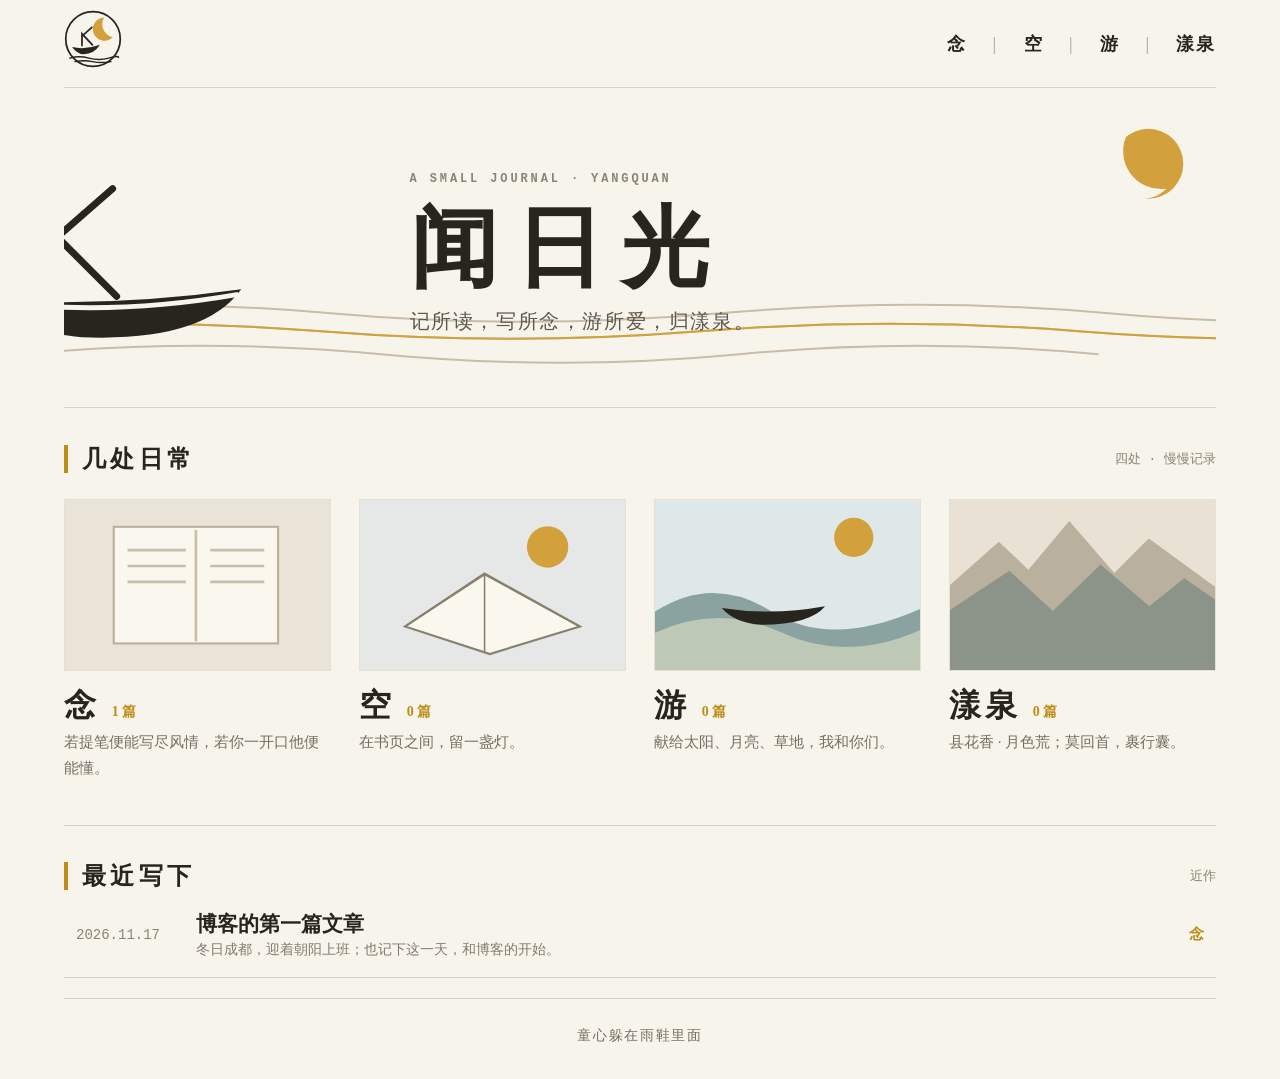
==== commit 94fd9479: "Redesign blog homepage" ====
--- a/index.html
+++ b/index.html
@@ -1,4 +1,2 @@
 <!doctype html>
-<html lang="zh-CN"><head><meta charset="utf-8"><meta name="viewport" content="width=device-width,initial-scale=1"><meta name="theme-color" content="#f7f4ec"><meta name="description" content="闻日光：记所读，写所念，游所爱，归漾泉。"><title>闻日光</title><style>
-:root{--paper:#f7f4ec;--ink:#202d38;--muted:#898477;--line:#ded8ca;--red:#b94132;--serif:"Songti SC","STSong",Georgia,serif}*{box-sizing:border-box}html{scroll-behavior:smooth}body{margin:0;background:var(--paper);color:var(--ink);font:16px/1.75 -apple-system,BlinkMacSystemFont,"PingFang SC",sans-serif}.page{width:min(1640px,calc(100% - 9vw));margin:auto}a{color:inherit;text-decoration:none}header{height:96px;border-bottom:1px solid var(--line);display:flex;align-items:center;justify-content:space-between}.logo{width:70px;height:70px;display:block;flex:none}nav{display:flex;align-items:center;font:700 17px var(--serif);letter-spacing:.08em}nav a{display:flex;align-items:center}nav a+a:before{content:"·";color:var(--muted);font-weight:500;margin:0 clamp(14px,2vw,30px)}nav a:hover,.recent a:hover{color:var(--red)}.hero{display:grid;grid-template-columns:1.35fr .65fr;gap:8vw;align-items:center;padding:70px 0 66px;border-bottom:1px solid var(--line)}.eyebrow,.label,.chapter{color:var(--muted);font-size:12px;letter-spacing:.24em;font-weight:600}.eyebrow{margin:0 0 12px}h1{font:600 clamp(70px,9vw,132px)/1.08 var(--serif);letter-spacing:.12em;margin:0}.tagline{font:500 18px var(--serif);color:var(--muted);letter-spacing:.1em;margin:18px 0 0}.latest{border-left:1px solid var(--line);padding-left:30px}.latest .label{display:flex;gap:12px;align-items:center}.latest .label:before,.chapter:before{content:"";width:7px;height:7px;background:var(--red);display:inline-block}.latest a{font:600 24px var(--serif);display:block;margin-top:20px}.latest time{font:14px ui-monospace,monospace;color:var(--muted)}.section-title{display:flex;align-items:baseline;justify-content:space-between;margin:38px 0 20px}.section-title h2{font:600 23px var(--serif);letter-spacing:.18em;margin:0}.section-title span{font-size:12px;color:var(--muted);letter-spacing:.12em}.grid{display:grid;grid-template-columns:repeat(4,minmax(0,1fr));gap:26px}.card{min-width:0}.chapter{display:flex;gap:10px;align-items:center;margin-bottom:12px}.name{font:600 34px var(--serif);letter-spacing:.12em}.count{font:600 14px var(--serif);color:var(--red);margin-left:10px}.desc{min-height:54px;margin:6px 0 13px;color:#706b60;font:500 14px/1.8 var(--serif)}.art{display:block;width:100%;aspect-ratio:1.42;border:1px solid #e5dfd2;background:#eee8dc;overflow:hidden}.art svg{display:block;width:100%;height:100%}.recent{margin-top:72px;border-top:1px solid var(--ink)}.recent-head{display:flex;justify-content:space-between;align-items:baseline;padding:22px 0 16px}.recent-head h2{font:600 22px var(--serif);letter-spacing:.22em;margin:0}.entry{display:grid;grid-template-columns:90px 1fr 120px 130px;gap:20px;align-items:baseline;padding:20px 0;border-top:1px solid var(--line)}.num,.date{font:14px ui-monospace,monospace;color:#a49d8d;letter-spacing:.08em}.entry h3{font:600 25px var(--serif);margin:0}.entry p{font:14px var(--serif);color:var(--muted);margin:5px 0 0}.category{color:var(--red);font:600 14px var(--serif)}.detail{padding:55px 0 10px;border-top:1px solid var(--line);margin-top:35px}.detail h2{font:600 34px var(--serif);margin:0 0 20px}.article-body{max-width:820px;margin:32px auto 10px;padding:0 16px}.article-body h3{font:600 30px/1.5 var(--serif);margin:0 0 8px}.article-meta{font:14px ui-monospace,monospace;color:var(--muted);letter-spacing:.06em;margin-bottom:30px}.article-body p{font:400 17px/2 var(--serif);color:#393a37;margin:0 0 1.25em}.empty{color:var(--muted);font:14px var(--serif);padding:12px 0;border-top:1px solid var(--line)}footer{text-align:center;padding:28px 0 34px;color:#898477;font:13px var(--serif);letter-spacing:.12em;border-top:1px solid var(--line);margin-top:54px}@media(max-width:850px){.page{width:calc(100% - 36px)}header{height:76px}.logo{width:58px;height:58px}nav{font-size:14px}nav a+a:before{margin:0 12px}.hero{grid-template-columns:1fr;gap:30px;padding:44px 0}.latest{border-left:0;border-top:1px solid var(--line);padding:20px 0 0}.grid{grid-template-columns:repeat(2,minmax(0,1fr));gap:24px 16px}.name{font-size:29px}.desc{min-height:0}.entry{grid-template-columns:48px 1fr 74px;gap:10px}.entry .category{display:none}.entry h3{font-size:20px}}@media(max-width:480px){nav{font-size:12px;letter-spacing:.02em}nav a+a:before{margin:0 8px}.hero h1{font-size:66px}.grid{gap:22px 12px}.name{font-size:26px}.count{font-size:12px;margin-left:4px}.chapter{font-size:10px}.entry{grid-template-columns:38px 1fr 70px}.entry p{font-size:12px}.article-body{padding:0 4px}.article-body h3{font-size:25px}.article-body p{font-size:16px}}
-</style></head><body><div class="page"><header><a href="#top" aria-label="闻日光首页"><svg class="logo" viewBox="0 0 100 100" preserveAspectRatio="xMidYMid meet" role="img" aria-label="月下小船"><rect width="100" height="100" rx="3" fill="#f7f4ec"/><path d="M72 11a17 17 0 1 0 12 29A19 19 0 0 1 72 11Z" fill="#d5a64c"/><path d="M14 62Q37 69 64 59Q53 78 30 77Q20 74 14 62Z" fill="#263744"/><path d="M32 60V39L51 59M32 43l16-15" fill="none" stroke="#263744" stroke-width="3" stroke-linecap="round"/><path d="M9 81Q26 76 43 81T78 81T96 80M18 88Q34 84 49 88T82 88" fill="none" stroke="#263744" stroke-width="2.6" stroke-linecap="round"/></svg></a><nav><a href="#nian">念</a><a href="#kong">空</a><a href="#you">游</a><a href="#yangquan">漾泉</a></nav></header><main id="top"><section class="hero"><div><p class="eyebrow">A SMALL JOURNAL · YANGQUAN</p><h1>闻日光</h1><p class="tagline">记所读，写所念，游所爱，归漾泉。</p></div><aside class="latest"><div class="label">最近写下</div><a href="#article-first">博客的第一篇文章</a><time>2026.11.17 · 晴</time></aside></section><section><div class="section-title"><h2>几处日常</h2><span>所念 · 所读 · 所游 · 所归</span></div><div class="grid"><a class="card" href="#nian"><div class="chapter">卷一</div><div><span class="name">念</span><span class="count">1 篇</span></div><p class="desc">若提笔便能写尽风情，若你一开口他便能懂。</p><div class="art"><svg viewBox="0 0 600 420" aria-hidden="true"><rect width="600" height="420" fill="#e7e8e2"/><rect x="80" y="64" width="440" height="292" rx="4" fill="#f7f4ec"/><path d="M130 125h300M130 170h340M130 215h270M130 260h320M130 305h180" stroke="#c6bda9" stroke-width="4"/><path d="M395 95l-98 206 67-38 99-205Z" fill="#b94132"/><path d="M297 301l-13 38 34-23" fill="#263744"/><circle cx="167" cy="92" r="8" fill="#d3a74d"/></svg></div></a><a class="card" href="#kong"><div class="chapter">卷二</div><div><span class="name">空</span><span class="count">0 篇</span></div><p class="desc">在书页之间，留一盏灯。</p><div class="art"><svg viewBox="0 0 600 420" aria-hidden="true"><rect width="600" height="420" fill="#e9e2d3"/><circle cx="462" cy="92" r="48" fill="#d5a64c" opacity=".9"/><path d="M0 285Q130 240 250 285t350 0v135H0Z" fill="#d8c9aa"/><path d="M95 297l182-74 212 74-197 80Z" fill="#b18d55"/><path d="M120 291l156-61 179 61-163 62Z" fill="#faf4e8" stroke="#8b7046" stroke-width="5"/><path d="M275 230v123M134 294l143 59M456 294l-179 59" stroke="#9b7948" stroke-width="3"/><path d="M302 202q38-46 76 0" fill="none" stroke="#263744" stroke-width="8" stroke-linecap="round"/><text x="38" y="70" font-size="28" fill="#817c70">READ SLOWLY</text></svg></div></a><a class="card" href="#you"><div class="chapter">卷三</div><div><span class="name">游</span><span class="count">0 篇</span></div><p class="desc">献给太阳、月亮、草地，我和你们。</p><div class="art"><svg viewBox="0 0 600 420" aria-hidden="true"><rect width="600" height="420" fill="#dce6df"/><circle cx="445" cy="100" r="49" fill="#d5a64c"/><path d="M0 270Q140 188 290 272t310-3v151H0Z" fill="#9eae83"/><path d="M0 322q140-55 270 2t330-7v103H0Z" fill="#778e70"/><path d="M104 294q120 24 238-7l-38 28q-104 27-184 1Z" fill="#263744"/><circle cx="173" cy="287" r="30" fill="none" stroke="#263744" stroke-width="7"/><circle cx="300" cy="287" r="30" fill="none" stroke="#263744" stroke-width="7"/><path d="M168 287l55-48 40 48h-95l48-1 39-43 43 44" fill="none" stroke="#263744" stroke-width="6"/></svg></div></a><a class="card" href="#yangquan"><div class="chapter">卷四</div><div><span class="name">漾泉</span><span class="count">0 篇</span></div><p class="desc">县花香 · 月色荒 · 莫回首 · 裹行囊。</p><div class="art"><svg viewBox="0 0 600 420" aria-hidden="true"><rect width="600" height="420" fill="#e7dfcf"/><circle cx="442" cy="100" r="48" fill="#d4a24b"/><path d="M0 260l110-135 76 83 104-133 132 170 72-90 106 103v162H0Z" fill="#9a9a7e"/><path d="M0 300l131-95 99 83 116-110 125 108 74-65 55 45v154H0Z" fill="#65786e"/><path d="M0 351q130-48 265-5t335-2v76H0Z" fill="#c7b48d"/><path d="M68 286h2m70-48h2m272 50h2m-43-78h2" stroke="#f7f4ec" stroke-width="8" stroke-linecap="round"/></svg></div></a></div></section><section class="recent" id="recent"><div class="recent-head"><h2>近作</h2></div><a class="entry" href="#article-first"><span class="num">001</span><div><h3>博客的第一篇文章</h3><p>冬日成都，迎着朝阳上班；也记下这一天，和博客的开始。</p></div><span class="category">念</span><time class="date">2026.11.17</time></a></section><section class="detail" id="nian"><h2>念</h2><article class="article-body" id="article-first"><h3>博客的第一篇文章</h3><div class="article-meta">2026.11.17 · 晴</div><p>今早起床就看到外面露着蓝色，窗外一瞧果然天光透着暖色，冬天的成都，八点钟太阳刚升起不久。</p><p>在成都，会多一个每日待办：观察天气。</p><p>基本一个月30天，20天阴天，5天下雨，5天多云。</p><p>尤其是我这种爱运动，骑自行车、摩托车的，对于天气的渴望就更大了，赶巧这两天遇到了两次好天气，上周五骑车去看了暗杠，今天骑摩托迎着朝阳上的班。</p><p>我给ChatGPT记了个待办，每天给我推一篇好文章，今天推了【老刘博客】，内容中肯，但是博客的风格吸引到了内心一直是文青的我。</p><p>之前遇到，学习成本会打败向往的我，但现在不一样了，我有伟大的GPT-6.1 sol，上GitHub，怎么注册，怎么写代码，怎么改域名，怎么改风格，只需要输出想法，即可。</p><p>花了一下午时间，把博客的页面画成了自己想要的样子，主要模仿的是老刘，想着先模仿，再超越。</p><p>天气好、工作少、心情不错，希望以后能继续把自己的爱好坚持下去，在这里。</p><p>纪念我的博客，发出第一个随笔。</p></article></section><section class="detail" id="kong"><h2>空</h2><p class="empty">暂无文章</p></section><section class="detail" id="you"><h2>游</h2><p class="empty">暂无记录</p></section><section class="detail" id="yangquan"><h2>漾泉</h2><p class="empty">暂无记录</p></section></main><footer>童心躲在雨鞋里面</footer></div></body></html>
+<html lang="zh-CN"><head><meta charset="utf-8"><meta name="viewport" content="width=device-width,initial-scale=1"><meta name="theme-color" content="#f7f4ec"><meta name="description" content="闻日光：记所读，写所念，游所爱，归漾泉。"><title>闻日光</title><style>:root{--paper:#f7f4ec;--ink:#28251f;--muted:#898477;--line:#d8d1c4;--gold:#bd8d19;--serif:Georgia,'Songti SC','STSong',serif}*{box-sizing:border-box}body{margin:0;background:var(--paper);color:var(--ink);font:16px/1.8 -apple-system,BlinkMacSystemFont,'PingFang SC',sans-serif}.wrap{width:min(1500px,calc(100% - 10vw));margin:auto}a{color:inherit;text-decoration:none}header{height:88px;border-bottom:1px solid var(--line);display:flex;align-items:center;justify-content:space-between}.logo{width:58px;height:58px;flex:none}nav{display:flex;align-items:center;font:700 18px var(--serif);letter-spacing:.1em}nav a+a:before{content:'|';color:#a79d8e;font-weight:400;margin:0 clamp(14px,2vw,28px)}nav a:hover,.entry:hover{color:#a77b16}.mast{height:320px;position:relative;display:flex;align-items:center;border-bottom:1px solid var(--line);overflow:hidden}.mast svg{position:absolute;inset:0;width:100%;height:100%}.mast-copy{position:relative;margin-left:30%;z-index:1}.eyebrow{font:600 12px ui-monospace,monospace;letter-spacing:.24em;color:var(--muted)}h1{font:600 clamp(52px,7vw,88px)/1.15 var(--serif);letter-spacing:.2em;margin:8px 0}.tagline{font:500 20px var(--serif);letter-spacing:.08em;margin:0;color:#5d574e}.section{padding:35px 0 44px;border-bottom:1px solid var(--line)}.section-head{display:flex;align-items:center;gap:14px;margin-bottom:24px}.section-head:before{content:'';width:4px;height:28px;background:var(--gold)}h2{font:600 24px var(--serif);letter-spacing:.18em;margin:0}.section-head span{margin-left:auto;color:var(--muted);font:13px ui-monospace,monospace}.cards{display:grid;grid-template-columns:repeat(4,minmax(0,1fr));gap:28px}.card{display:block}.cover{width:100%;aspect-ratio:1.55;display:block;border:1px solid #e5dfd4;background:#eee9df}.card-title{display:flex;align-items:baseline;gap:12px;margin:13px 0 2px}.card-title strong{font:600 32px var(--serif);letter-spacing:.12em}.count{color:var(--gold);font:600 14px var(--serif)}.card p{margin:0;color:#756e62;font:15px/1.7 var(--serif);min-height:50px}.recent{padding:34px 0 20px}.recent .section-head{margin-bottom:0}.entry{display:grid;grid-template-columns:100px 1fr 120px;gap:20px;align-items:center;border-bottom:1px solid var(--line);padding:18px 12px}.entry time{font:14px ui-monospace,monospace;color:var(--muted)}.entry strong{font:600 21px var(--serif)}.entry small{display:block;color:#827b70;font:14px var(--serif)}.entry .category{text-align:right;color:var(--gold);font:600 15px var(--serif)}footer{text-align:center;padding:28px 0 34px;border-top:1px solid var(--line);color:#756e62;font:14px var(--serif);letter-spacing:.12em}@media(max-width:850px){.wrap{width:calc(100% - 36px)}header{height:72px}.logo{width:48px;height:48px}nav{font-size:15px}nav a+a:before{margin:0 10px}.mast{height:260px}.mast-copy{margin-left:28%}.tagline{font-size:16px}.cards{grid-template-columns:repeat(2,minmax(0,1fr));gap:22px}.entry{grid-template-columns:74px 1fr;gap:12px}.entry .category{display:none}}@media(max-width:480px){.mast-copy{margin-left:4%;margin-top:95px}.mast svg{opacity:.55}.mast{height:300px}.cards{gap:16px}.card-title strong{font-size:27px}.card p{font-size:13px}nav{font-size:13px;letter-spacing:0}nav a+a:before{margin:0 6px}}</style></head><body><div class='wrap'><header><a href='index.html' aria-label='闻日光首页'><svg class='logo' viewBox='0 0 100 100' role='img' aria-label='船与月'><rect x='3' y='3' width='94' height='94' rx='47' fill='none' stroke='#28251f' stroke-width='3'/><path d='M69 13a20 20 0 1 0 15 34A23 23 0 0 1 69 13Z' fill='#d3a13b'/><path d='M14 64Q37 69 62 60Q51 78 29 76Q20 73 14 64Z' fill='#28251f'/><path d='M31 61V41L49 60M31 45l17-15' fill='none' stroke='#28251f' stroke-width='3' stroke-linecap='round'/><path d='M10 83Q26 78 43 83T77 83T94 82M19 89Q34 86 49 89T81 89' fill='none' stroke='#28251f' stroke-width='2.5' stroke-linecap='round'/></svg></a><nav><a href='category.html?section=nian'>念</a><a href='category.html?section=kong'>空</a><a href='category.html?section=you'>游</a><a href='category.html?section=yangquan'>漾泉</a></nav></header><main><section class='mast'><svg viewBox='0 0 1400 320' preserveAspectRatio='xMidYMid slice' aria-hidden='true'><path d='M0 226Q200 209 390 226T780 226T1170 226T1500 226M0 244Q190 229 380 244T760 244T1140 244T1500 244M80 267Q260 250 440 267T800 267T1160 267' fill='none' stroke='#c9bda8' stroke-width='2'/><path d='M0 244Q190 229 380 244T760 244T1140 244T1500 244' fill='none' stroke='#d3a13b' stroke-width='2'/><circle cx='1210' cy='76' r='35' fill='#d3a13b'/><path d='M1190 44a35 35 0 1 0 38 57 38 38 0 0 1-38-57Z' fill='#f7f4ec'/><path d='M38 212Q165 221 300 202Q262 255 140 250Q76 244 38 212Z' fill='#28251f'/><path d='M109 210V143L175 209M109 155l62-54' fill='none' stroke='#28251f' stroke-width='7' stroke-linecap='round'/><path d='M38 212Q159 231 297 207' fill='none' stroke='#f7f4ec' stroke-width='5'/></svg><div class='mast-copy'><p class='eyebrow'>A SMALL JOURNAL · YANGQUAN</p><h1>闻日光</h1><p class='tagline'>记所读，写所念，游所爱，归漾泉。</p></div></section><section class='section'><div class='section-head'><h2>几处日常</h2><span>四处 · 慢慢记录</span></div><div class='cards'><a class='card' href='category.html?section=nian'><svg class='cover' viewBox='0 0 500 320'><rect width='500' height='320' fill='#e9e3d8'/><rect x='92' y='50' width='310' height='220' fill='#faf7ef' stroke='#bdb09b' stroke-width='4'/><path d='M247 56v210M118 94h110M118 124h110M118 154h110M274 94h102M274 124h102M274 154h102' stroke='#c8bda9' stroke-width='5'/></svg><div class='card-title'><strong>念</strong><span class='count'>1 篇</span></div><p>若提笔便能写尽风情，若你一开口他便能懂。</p></a><a class='card' href='category.html?section=kong'><svg class='cover' viewBox='0 0 500 320'><rect width='500' height='320' fill='#e5e8e6'/><circle cx='354' cy='88' r='39' fill='#d3a13b'/><path d='M85 238l150-100 180 100-170 52Z' fill='#faf7ef' stroke='#8a806f' stroke-width='4'/><path d='M235 140v147M235 140L85 238M235 140l180 98' stroke='#8a806f' stroke-width='3'/></svg><div class='card-title'><strong>空</strong><span class='count'>0 篇</span></div><p>在书页之间，留一盏灯。</p></a><a class='card' href='category.html?section=you'><svg class='cover' viewBox='0 0 500 320'><rect width='500' height='320' fill='#dfe8e8'/><circle cx='375' cy='70' r='37' fill='#d3a13b'/><path d='M0 210q110-70 220 0t280-5v115H0Z' fill='#8ba3a0'/><path d='M0 250q120-56 240 0t260-5v75H0Z' fill='#bdc8b7'/><path d='M126 203q95 15 195-3-29 35-121 35-50-4-74-32Z' fill='#28251f'/></svg><div class='card-title'><strong>游</strong><span class='count'>0 篇</span></div><p>献给太阳、月亮、草地，我和你们。</p></a><a class='card' href='category.html?section=yangquan'><svg class='cover' viewBox='0 0 500 320'><rect width='500' height='320' fill='#e8e1d4'/><path d='M0 160l92-82 56 53 77-92 85 98 65-65 125 91v157H0Z' fill='#b9b09e'/><path d='M0 207l112-74 82 76 90-88 92 79 66-53 58 40v133H0Z' fill='#8c9389'/></svg><div class='card-title'><strong>漾泉</strong><span class='count'>0 篇</span></div><p>县花香 · 月色荒；莫回首，裹行囊。</p></a></div></section><section class='recent'><div class='section-head'><h2>最近写下</h2><span>近作</span></div><a class='entry' href='blog-first.html'><time>2026.11.17</time><span><strong>博客的第一篇文章</strong><small>冬日成都，迎着朝阳上班；也记下这一天，和博客的开始。</small></span><span class='category'>念</span></a></section></main><footer>童心躲在雨鞋里面</footer></div></body></html>
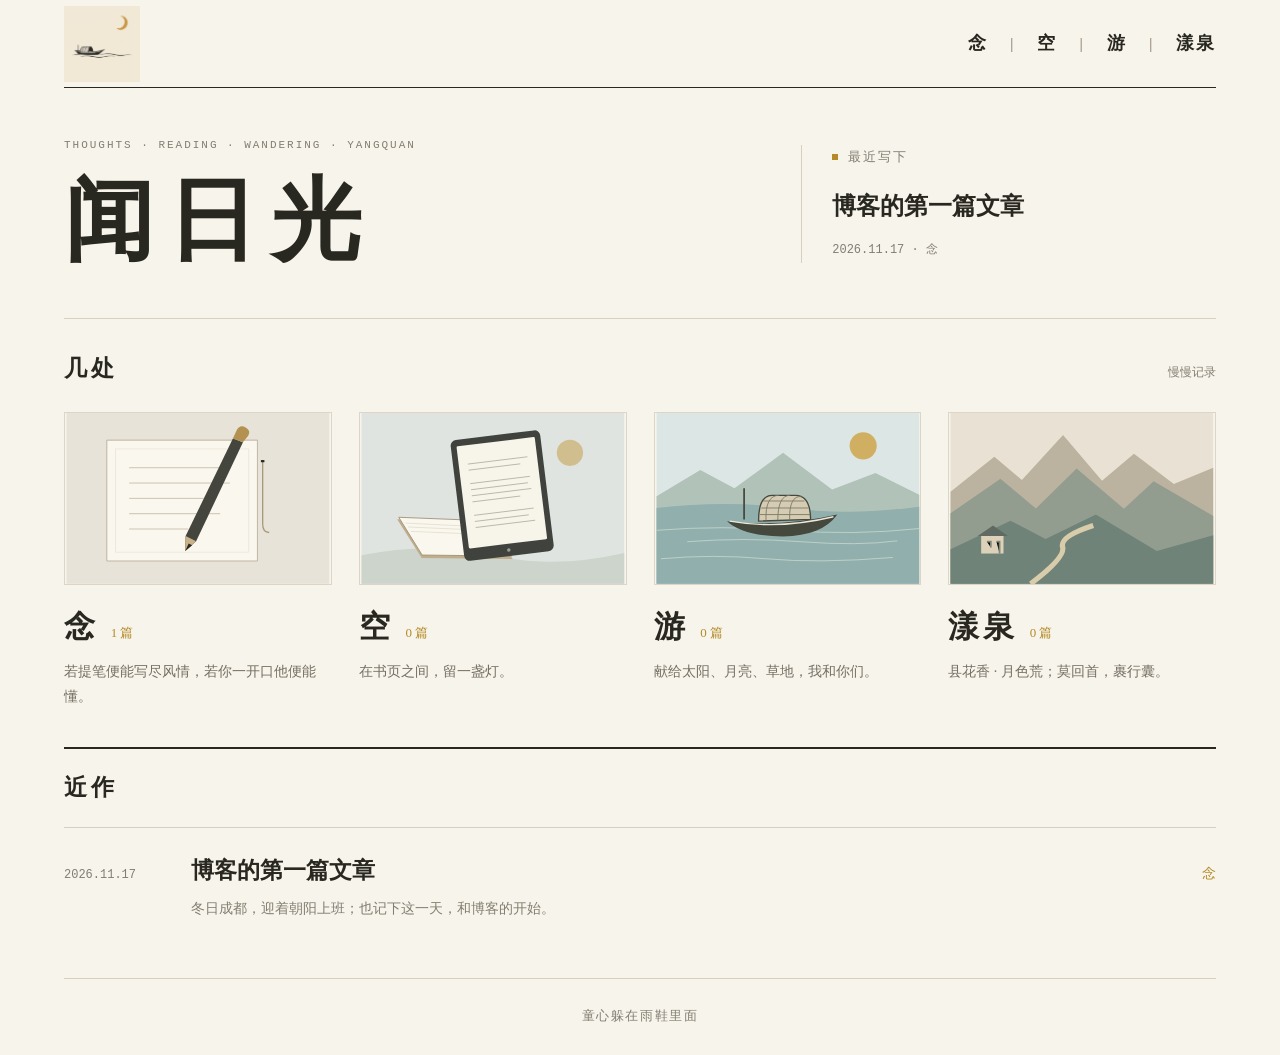
==== commit 06351060: "Refine homepage hierarchy and category illustrations" ====
--- a/index.html
+++ b/index.html
@@ -1,2 +1,2 @@
 <!doctype html>
-<html lang="zh-CN"><head><meta charset="utf-8"><meta name="viewport" content="width=device-width,initial-scale=1"><meta name="theme-color" content="#f7f4ec"><meta name="description" content="闻日光：记所读，写所念，游所爱，归漾泉。"><title>闻日光</title><style>:root{--paper:#f7f4ec;--ink:#28251f;--muted:#898477;--line:#d8d1c4;--gold:#bd8d19;--serif:Georgia,'Songti SC','STSong',serif}*{box-sizing:border-box}body{margin:0;background:var(--paper);color:var(--ink);font:16px/1.8 -apple-system,BlinkMacSystemFont,'PingFang SC',sans-serif}.wrap{width:min(1500px,calc(100% - 10vw));margin:auto}a{color:inherit;text-decoration:none}header{height:88px;border-bottom:1px solid var(--line);display:flex;align-items:center;justify-content:space-between}.logo{width:58px;height:58px;flex:none}nav{display:flex;align-items:center;font:700 18px var(--serif);letter-spacing:.1em}nav a+a:before{content:'|';color:#a79d8e;font-weight:400;margin:0 clamp(14px,2vw,28px)}nav a:hover,.entry:hover{color:#a77b16}.mast{height:320px;position:relative;display:flex;align-items:center;border-bottom:1px solid var(--line);overflow:hidden}.mast svg{position:absolute;inset:0;width:100%;height:100%}.mast-copy{position:relative;margin-left:30%;z-index:1}.eyebrow{font:600 12px ui-monospace,monospace;letter-spacing:.24em;color:var(--muted)}h1{font:600 clamp(52px,7vw,88px)/1.15 var(--serif);letter-spacing:.2em;margin:8px 0}.tagline{font:500 20px var(--serif);letter-spacing:.08em;margin:0;color:#5d574e}.section{padding:35px 0 44px;border-bottom:1px solid var(--line)}.section-head{display:flex;align-items:center;gap:14px;margin-bottom:24px}.section-head:before{content:'';width:4px;height:28px;background:var(--gold)}h2{font:600 24px var(--serif);letter-spacing:.18em;margin:0}.section-head span{margin-left:auto;color:var(--muted);font:13px ui-monospace,monospace}.cards{display:grid;grid-template-columns:repeat(4,minmax(0,1fr));gap:28px}.card{display:block}.cover{width:100%;aspect-ratio:1.55;display:block;border:1px solid #e5dfd4;background:#eee9df}.card-title{display:flex;align-items:baseline;gap:12px;margin:13px 0 2px}.card-title strong{font:600 32px var(--serif);letter-spacing:.12em}.count{color:var(--gold);font:600 14px var(--serif)}.card p{margin:0;color:#756e62;font:15px/1.7 var(--serif);min-height:50px}.recent{padding:34px 0 20px}.recent .section-head{margin-bottom:0}.entry{display:grid;grid-template-columns:100px 1fr 120px;gap:20px;align-items:center;border-bottom:1px solid var(--line);padding:18px 12px}.entry time{font:14px ui-monospace,monospace;color:var(--muted)}.entry strong{font:600 21px var(--serif)}.entry small{display:block;color:#827b70;font:14px var(--serif)}.entry .category{text-align:right;color:var(--gold);font:600 15px var(--serif)}footer{text-align:center;padding:28px 0 34px;border-top:1px solid var(--line);color:#756e62;font:14px var(--serif);letter-spacing:.12em}@media(max-width:850px){.wrap{width:calc(100% - 36px)}header{height:72px}.logo{width:48px;height:48px}nav{font-size:15px}nav a+a:before{margin:0 10px}.mast{height:260px}.mast-copy{margin-left:28%}.tagline{font-size:16px}.cards{grid-template-columns:repeat(2,minmax(0,1fr));gap:22px}.entry{grid-template-columns:74px 1fr;gap:12px}.entry .category{display:none}}@media(max-width:480px){.mast-copy{margin-left:4%;margin-top:95px}.mast svg{opacity:.55}.mast{height:300px}.cards{gap:16px}.card-title strong{font-size:27px}.card p{font-size:13px}nav{font-size:13px;letter-spacing:0}nav a+a:before{margin:0 6px}}</style></head><body><div class='wrap'><header><a href='index.html' aria-label='闻日光首页'><svg class='logo' viewBox='0 0 100 100' role='img' aria-label='船与月'><rect x='3' y='3' width='94' height='94' rx='47' fill='none' stroke='#28251f' stroke-width='3'/><path d='M69 13a20 20 0 1 0 15 34A23 23 0 0 1 69 13Z' fill='#d3a13b'/><path d='M14 64Q37 69 62 60Q51 78 29 76Q20 73 14 64Z' fill='#28251f'/><path d='M31 61V41L49 60M31 45l17-15' fill='none' stroke='#28251f' stroke-width='3' stroke-linecap='round'/><path d='M10 83Q26 78 43 83T77 83T94 82M19 89Q34 86 49 89T81 89' fill='none' stroke='#28251f' stroke-width='2.5' stroke-linecap='round'/></svg></a><nav><a href='category.html?section=nian'>念</a><a href='category.html?section=kong'>空</a><a href='category.html?section=you'>游</a><a href='category.html?section=yangquan'>漾泉</a></nav></header><main><section class='mast'><svg viewBox='0 0 1400 320' preserveAspectRatio='xMidYMid slice' aria-hidden='true'><path d='M0 226Q200 209 390 226T780 226T1170 226T1500 226M0 244Q190 229 380 244T760 244T1140 244T1500 244M80 267Q260 250 440 267T800 267T1160 267' fill='none' stroke='#c9bda8' stroke-width='2'/><path d='M0 244Q190 229 380 244T760 244T1140 244T1500 244' fill='none' stroke='#d3a13b' stroke-width='2'/><circle cx='1210' cy='76' r='35' fill='#d3a13b'/><path d='M1190 44a35 35 0 1 0 38 57 38 38 0 0 1-38-57Z' fill='#f7f4ec'/><path d='M38 212Q165 221 300 202Q262 255 140 250Q76 244 38 212Z' fill='#28251f'/><path d='M109 210V143L175 209M109 155l62-54' fill='none' stroke='#28251f' stroke-width='7' stroke-linecap='round'/><path d='M38 212Q159 231 297 207' fill='none' stroke='#f7f4ec' stroke-width='5'/></svg><div class='mast-copy'><p class='eyebrow'>A SMALL JOURNAL · YANGQUAN</p><h1>闻日光</h1><p class='tagline'>记所读，写所念，游所爱，归漾泉。</p></div></section><section class='section'><div class='section-head'><h2>几处日常</h2><span>四处 · 慢慢记录</span></div><div class='cards'><a class='card' href='category.html?section=nian'><svg class='cover' viewBox='0 0 500 320'><rect width='500' height='320' fill='#e9e3d8'/><rect x='92' y='50' width='310' height='220' fill='#faf7ef' stroke='#bdb09b' stroke-width='4'/><path d='M247 56v210M118 94h110M118 124h110M118 154h110M274 94h102M274 124h102M274 154h102' stroke='#c8bda9' stroke-width='5'/></svg><div class='card-title'><strong>念</strong><span class='count'>1 篇</span></div><p>若提笔便能写尽风情，若你一开口他便能懂。</p></a><a class='card' href='category.html?section=kong'><svg class='cover' viewBox='0 0 500 320'><rect width='500' height='320' fill='#e5e8e6'/><circle cx='354' cy='88' r='39' fill='#d3a13b'/><path d='M85 238l150-100 180 100-170 52Z' fill='#faf7ef' stroke='#8a806f' stroke-width='4'/><path d='M235 140v147M235 140L85 238M235 140l180 98' stroke='#8a806f' stroke-width='3'/></svg><div class='card-title'><strong>空</strong><span class='count'>0 篇</span></div><p>在书页之间，留一盏灯。</p></a><a class='card' href='category.html?section=you'><svg class='cover' viewBox='0 0 500 320'><rect width='500' height='320' fill='#dfe8e8'/><circle cx='375' cy='70' r='37' fill='#d3a13b'/><path d='M0 210q110-70 220 0t280-5v115H0Z' fill='#8ba3a0'/><path d='M0 250q120-56 240 0t260-5v75H0Z' fill='#bdc8b7'/><path d='M126 203q95 15 195-3-29 35-121 35-50-4-74-32Z' fill='#28251f'/></svg><div class='card-title'><strong>游</strong><span class='count'>0 篇</span></div><p>献给太阳、月亮、草地，我和你们。</p></a><a class='card' href='category.html?section=yangquan'><svg class='cover' viewBox='0 0 500 320'><rect width='500' height='320' fill='#e8e1d4'/><path d='M0 160l92-82 56 53 77-92 85 98 65-65 125 91v157H0Z' fill='#b9b09e'/><path d='M0 207l112-74 82 76 90-88 92 79 66-53 58 40v133H0Z' fill='#8c9389'/></svg><div class='card-title'><strong>漾泉</strong><span class='count'>0 篇</span></div><p>县花香 · 月色荒；莫回首，裹行囊。</p></a></div></section><section class='recent'><div class='section-head'><h2>最近写下</h2><span>近作</span></div><a class='entry' href='blog-first.html'><time>2026.11.17</time><span><strong>博客的第一篇文章</strong><small>冬日成都，迎着朝阳上班；也记下这一天，和博客的开始。</small></span><span class='category'>念</span></a></section></main><footer>童心躲在雨鞋里面</footer></div></body></html>
+<html lang="zh-CN"><head><meta charset="utf-8"><meta name="viewport" content="width=device-width,initial-scale=1"><meta name="theme-color" content="#f7f4ec"><link rel="icon" type="image/png" href="codex-clipboard-69ddbf22-59d0-450a-9a3b-971437489578.png"><title>闻日光</title><style>:root{--paper:#f7f4ec;--ink:#292820;--muted:#837e71;--line:#d7d0c2;--gold:#b58b27;--serif:'Songti SC','STSong','Noto Serif CJK SC',SimSun,Georgia,serif}*{box-sizing:border-box}body{margin:0;background:var(--paper);color:var(--ink);font:16px/1.8 var(--serif)}a{color:inherit;text-decoration:none}a:focus-visible{outline:2px solid var(--gold);outline-offset:6px}a:hover{color:var(--gold)}.page{width:min(1500px,calc(100% - 10vw));min-height:100vh;margin:auto;display:flex;flex-direction:column}header{height:88px;border-bottom:1.5px solid var(--ink);display:flex;align-items:center;justify-content:space-between;flex:none}.logo{width:76px;height:76px;object-fit:contain;display:block;mix-blend-mode:multiply}nav{display:flex;align-items:center;gap:22px;font-size:18px;font-weight:700;letter-spacing:.1em}nav i{font:400 15px sans-serif;color:#a79d8e;font-style:normal}main{flex:1}.hero{display:grid;grid-template-columns:1.5fr 1fr;gap:9vw;align-items:center;padding:48px 0 46px;border-bottom:1px solid var(--line)}.eyebrow{font:500 11px/1.8 ui-monospace,monospace;letter-spacing:.18em;color:var(--muted);margin:0 0 13px}h1{font-size:clamp(60px,7vw,100px);line-height:1.15;letter-spacing:.15em;font-weight:700;margin:0}.latest{padding-left:30px;border-left:1px solid var(--line)}.label{display:flex;align-items:center;gap:10px;font-size:13px;letter-spacing:.14em;color:var(--muted)}.label:before{content:'';width:6px;height:6px;background:var(--gold)}.latest a{display:block;font-size:24px;font-weight:600;margin:16px 0 6px}.date{font:12px ui-monospace,monospace;color:var(--muted)}.section-head{display:flex;align-items:baseline;justify-content:space-between;margin:29px 0 23px}h2{font-size:23px;letter-spacing:.16em;font-weight:700;margin:0}.section-head span{font-size:12px;color:var(--muted)}.cards{display:grid;grid-template-columns:repeat(4,minmax(0,1fr));gap:27px}.cover{width:100%;aspect-ratio:1.55;display:block;border:1px solid #dcd5c8;transition:transform .25s}.card:hover .cover{transform:translateY(-3px)}.card-title{display:flex;align-items:baseline;gap:12px;margin:14px 0 4px}.card-title strong{font-size:31px;letter-spacing:.12em}.count{font-size:13px;color:var(--gold)}.card p{font-size:14px;line-height:1.8;color:#756e62;margin:0}.recent{border-top:2px solid var(--ink);margin:38px 0 35px}.recent .section-head{margin:18px 0}.entry{display:grid;grid-template-columns:105px 1fr 40px;gap:22px;align-items:baseline;padding:22px 0;border-top:1px solid var(--line)}.entry strong{font-size:23px;font-weight:600}.entry small{display:block;font-size:14px;color:var(--muted);margin-top:5px}.entry .tag{font-size:14px;color:var(--gold);text-align:right}.toolbar{display:flex;align-items:center;justify-content:space-between;margin:25px 0 18px}.back{font-size:14px;color:var(--muted)}.toolbar .eyebrow{margin:0}.intro{border-bottom:2px solid var(--ink);padding:5px 0 25px}.intro h1{font-size:65px}.intro p{font-size:18px;color:#756e62;margin:17px 0}.intro .count{margin-top:21px}.list{margin:26px 0 45px}.empty{font-size:15px;color:var(--muted);padding:32px 0}.article{max-width:820px;margin:0 auto;padding:0 0 38px}.article h1{font-size:clamp(30px,4.1vw,52px);letter-spacing:.06em;line-height:1.4;margin:4px 0 14px}.meta{font:13px/1.8 ui-monospace,monospace;color:var(--muted);padding:0 0 21px;border-bottom:1px solid var(--line);margin-bottom:26px}.content p{font:400 18px/2.15 var(--serif);text-indent:2em;text-align:justify;margin:0 0 1.15em}.article-page .toolbar{max-width:820px;margin:22px auto 18px}footer{padding:25px 0 28px;border-top:1px solid var(--line);text-align:center;color:var(--muted);font-size:13px;letter-spacing:.12em;margin-top:auto}@media(max-width:850px){.page{width:calc(100% - 40px)}nav{gap:13px;font-size:16px}.hero{gap:30px;grid-template-columns:1.2fr 1fr}.latest{padding-left:20px}.latest a{font-size:20px}.cards{grid-template-columns:repeat(2,minmax(0,1fr));gap:27px 20px}.content p{font-size:17px}}@media(max-width:520px){header{height:76px}.logo{width:64px;height:64px}nav{font-size:14px;gap:9px;letter-spacing:0}.hero{grid-template-columns:1fr;padding:32px 0;gap:28px}.hero h1{font-size:62px}.eyebrow{font-size:9px;letter-spacing:.1em}.latest{padding:18px 0 0;border-left:0;border-top:1px solid var(--line)}.cards{gap:24px 16px}.card-title strong{font-size:26px}.card p{font-size:13px}.entry{grid-template-columns:76px 1fr;gap:13px}.entry strong{font-size:19px}.entry .tag{display:none}.toolbar .eyebrow{font-size:8px}.intro h1{font-size:52px}.intro p{font-size:16px}.content p{font-size:17px;text-align:left}}</style></head><body><div class="page"><header><a href="index.html" aria-label="闻日光首页"><img class="logo" src="codex-clipboard-69ddbf22-59d0-450a-9a3b-971437489578.png" alt="月下乌篷船" width="76" height="76"></a><nav aria-label="栏目"><a href="category.html?section=nian">念</a><i aria-hidden="true">|</i><a href="category.html?section=kong">空</a><i aria-hidden="true">|</i><a href="category.html?section=you">游</a><i aria-hidden="true">|</i><a href="category.html?section=yangquan">漾泉</a></nav></header><main><section class="hero"><div><p class="eyebrow">THOUGHTS · READING · WANDERING · YANGQUAN</p><h1>闻日光</h1></div><aside class="latest"><div class="label">最近写下</div><a href="blog-first.html">博客的第一篇文章</a><time class="date">2026.11.17 · 念</time></aside></section><section><div class="section-head"><h2>几处</h2><span>慢慢记录</span></div><div class="cards"><a class="card" href="category.html?section=nian"><svg class="cover" viewBox="0 0 600 390" aria-hidden="true"><rect width="600" height="390" fill="#e8e3d8"/><path d="M92 62h344v276H92Z" fill="#faf7ef" stroke="#b8ad99" stroke-width="2"/><path d="M112 82h304v236H112Z" fill="none" stroke="#ded5c5"/><path d="M143 125h208M143 160h230M143 195h170M143 230h208M143 265h135" stroke="#c6bca9" stroke-width="2"/><path d="M380 58l23 9-107 226-25 22 1-34Z" fill="#44463e"/><path d="M380 58l9-19q7-13 20-6t6 19l-12 15" fill="#b39151"/><path d="M272 281l24 12-25 22Z" fill="#c9b289"/><path d="M271 315l8-17 8 4Z" fill="#292820"/><path d="M448 108v145q0 20 15 20" fill="none" stroke="#a8997c" stroke-width="3"/><path d="M444 110h8" stroke="#292820" stroke-width="5"/></svg><div class="card-title"><strong>念</strong><span class="count">1 篇</span></div><p>若提笔便能写尽风情，若你一开口他便能懂。</p></a><a class="card" href="category.html?section=kong"><svg class="cover" viewBox="0 0 600 390" aria-hidden="true"><rect width="600" height="390" fill="#dfe4e0"/><path d="M0 325q160-32 300 0t300-5v70H0Z" fill="#ccd4cb"/><g transform="rotate(8 190 260)"><path d="M80 258l200-19 74 72-206 27Z" fill="#c0ad8b"/><path d="M83 253l199-20 69 72-203 26Z" fill="#faf7ef" stroke="#a4967c" stroke-width="2"/><path d="M100 264l188-17M107 272l188-18M115 281l185-18" stroke="#d2c8b4"/></g><g transform="rotate(-7 319 195)"><rect x="219" y="50" width="206" height="278" rx="13" fill="#40423e"/><rect x="232" y="65" width="180" height="235" rx="3" fill="#f7f4e9"/><path d="M253 108h137M253 122h119M253 153h137M253 167h131M253 181h137M253 195h110M253 226h137M253 240h124M253 254h137" stroke="#b7b3a6" stroke-width="2"/><circle cx="322" cy="314" r="4" fill="#989d8e"/></g><circle cx="476" cy="91" r="30" fill="#c7a557" opacity=".6"/></svg><div class="card-title"><strong>空</strong><span class="count">0 篇</span></div><p>在书页之间，留一盏灯。</p></a><a class="card" href="category.html?section=you"><svg class="cover" viewBox="0 0 600 390" aria-hidden="true"><rect width="600" height="390" fill="#dce7e5"/><circle cx="472" cy="75" r="31" fill="#d1af62"/><path d="M0 190l100-60 78 42 111-81 112 84 99-38 100 50v203H0Z" fill="#b1c2b8"/><path d="M0 217q160-18 300 0t300-3v176H0Z" fill="#91afad"/><path d="M0 268q150-12 300 0t300-4M70 294q130-10 260 0t220-2M10 333q120-11 240 0t290-3" fill="none" stroke="#c3d5cc" stroke-width="2"/><path d="M161 247q122 15 252-15-35 49-124 50-91-1-128-35Z" fill="#45483d"/><path d="M167 247q112 20 237-10" fill="none" stroke="#eee8d8" stroke-width="3"/><path d="M233 247q0-59 31-59h54q33 0 34 55Z" fill="#d5ccb3" stroke="#45483d" stroke-width="3"/><path d="M250 245q-2-57 30-57M277 245q0-57 28-57M304 243q-1-55 27-52M239 217h108M244 201h94M235 232h116" fill="none" stroke="#797961" stroke-width="2"/><path d="M200 243v-71" stroke="#45483d" stroke-width="4"/></svg><div class="card-title"><strong>游</strong><span class="count">0 篇</span></div><p>献给太阳、月亮、草地，我和你们。</p></a><a class="card" href="category.html?section=yangquan"><svg class="cover" viewBox="0 0 600 390" aria-hidden="true"><rect width="600" height="390" fill="#e8e1d4"/><path d="M0 180l100-80 63 53 94-103 89 105 73-62 91 69 90-37v265H0Z" fill="#bbb39f"/><path d="M0 229l114-79 81 68 93-91 108 92 68-63 136 79v155H0Z" fill="#929d90"/><path d="M0 311l137-65 80 42 115-56 139 83 129-36v111H0Z" fill="#6f8379"/><path d="M183 390q80-60 73-84t70-49" fill="none" stroke="#d8ccaa" stroke-width="12"/><path d="M70 280h51v41H70Z" fill="#ddd2b9"/><path d="M62 281l35-24 34 24Z" fill="#5f6b62"/><path d="M83 294h9v13M105 294h7v27" stroke="#7f8674" stroke-width="4"/></svg><div class="card-title"><strong>漾泉</strong><span class="count">0 篇</span></div><p>县花香 · 月色荒；莫回首，裹行囊。</p></a></div></section><section class="recent"><div class="section-head"><h2>近作</h2></div><a class="entry" href="blog-first.html"><time class="date">2026.11.17</time><span><strong>博客的第一篇文章</strong><small>冬日成都，迎着朝阳上班；也记下这一天，和博客的开始。</small></span><span class="tag">念</span></a></section></main><footer>童心躲在雨鞋里面</footer></div></body></html>
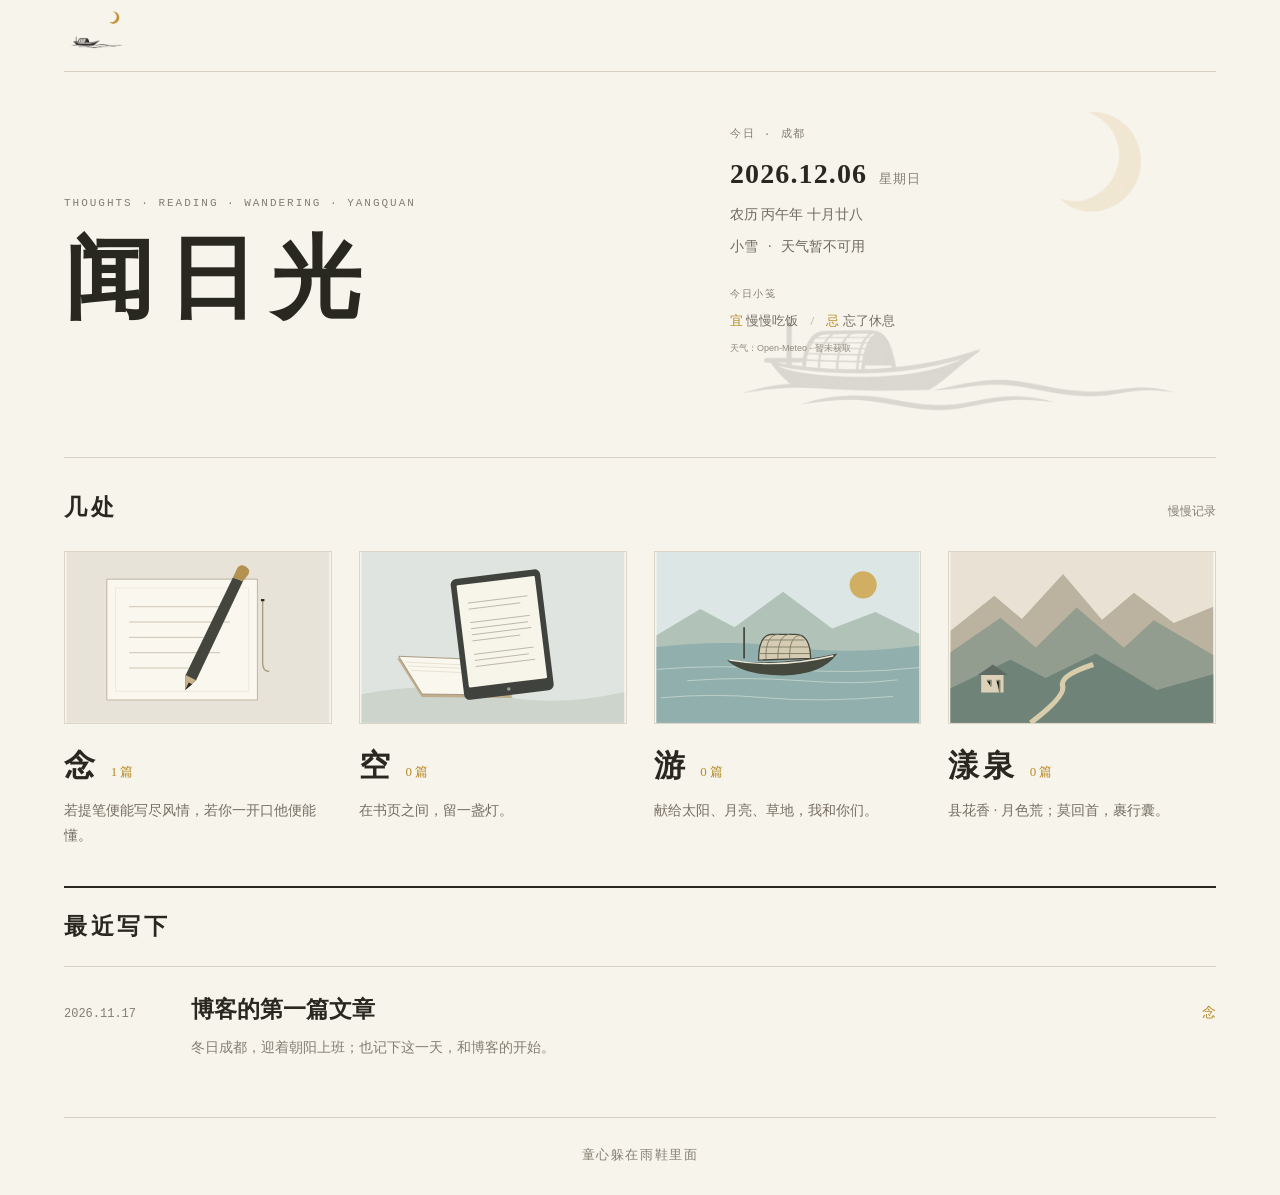
==== commit feaa2641: "Add daily calendar, Chengdu weather and transparent boat artwork Add daily calendar and Chengdu weat" ====
--- a/index.html
+++ b/index.html
@@ -1,2 +1,2 @@
 <!doctype html>
-<html lang="zh-CN"><head><meta charset="utf-8"><meta name="viewport" content="width=device-width,initial-scale=1"><meta name="theme-color" content="#f7f4ec"><link rel="icon" type="image/png" href="codex-clipboard-69ddbf22-59d0-450a-9a3b-971437489578.png"><title>闻日光</title><style>:root{--paper:#f7f4ec;--ink:#292820;--muted:#837e71;--line:#d7d0c2;--gold:#b58b27;--serif:'Songti SC','STSong','Noto Serif CJK SC',SimSun,Georgia,serif}*{box-sizing:border-box}body{margin:0;background:var(--paper);color:var(--ink);font:16px/1.8 var(--serif)}a{color:inherit;text-decoration:none}a:focus-visible{outline:2px solid var(--gold);outline-offset:6px}a:hover{color:var(--gold)}.page{width:min(1500px,calc(100% - 10vw));min-height:100vh;margin:auto;display:flex;flex-direction:column}header{height:88px;border-bottom:1.5px solid var(--ink);display:flex;align-items:center;justify-content:space-between;flex:none}.logo{width:76px;height:76px;object-fit:contain;display:block;mix-blend-mode:multiply}nav{display:flex;align-items:center;gap:22px;font-size:18px;font-weight:700;letter-spacing:.1em}nav i{font:400 15px sans-serif;color:#a79d8e;font-style:normal}main{flex:1}.hero{display:grid;grid-template-columns:1.5fr 1fr;gap:9vw;align-items:center;padding:48px 0 46px;border-bottom:1px solid var(--line)}.eyebrow{font:500 11px/1.8 ui-monospace,monospace;letter-spacing:.18em;color:var(--muted);margin:0 0 13px}h1{font-size:clamp(60px,7vw,100px);line-height:1.15;letter-spacing:.15em;font-weight:700;margin:0}.latest{padding-left:30px;border-left:1px solid var(--line)}.label{display:flex;align-items:center;gap:10px;font-size:13px;letter-spacing:.14em;color:var(--muted)}.label:before{content:'';width:6px;height:6px;background:var(--gold)}.latest a{display:block;font-size:24px;font-weight:600;margin:16px 0 6px}.date{font:12px ui-monospace,monospace;color:var(--muted)}.section-head{display:flex;align-items:baseline;justify-content:space-between;margin:29px 0 23px}h2{font-size:23px;letter-spacing:.16em;font-weight:700;margin:0}.section-head span{font-size:12px;color:var(--muted)}.cards{display:grid;grid-template-columns:repeat(4,minmax(0,1fr));gap:27px}.cover{width:100%;aspect-ratio:1.55;display:block;border:1px solid #dcd5c8;transition:transform .25s}.card:hover .cover{transform:translateY(-3px)}.card-title{display:flex;align-items:baseline;gap:12px;margin:14px 0 4px}.card-title strong{font-size:31px;letter-spacing:.12em}.count{font-size:13px;color:var(--gold)}.card p{font-size:14px;line-height:1.8;color:#756e62;margin:0}.recent{border-top:2px solid var(--ink);margin:38px 0 35px}.recent .section-head{margin:18px 0}.entry{display:grid;grid-template-columns:105px 1fr 40px;gap:22px;align-items:baseline;padding:22px 0;border-top:1px solid var(--line)}.entry strong{font-size:23px;font-weight:600}.entry small{display:block;font-size:14px;color:var(--muted);margin-top:5px}.entry .tag{font-size:14px;color:var(--gold);text-align:right}.toolbar{display:flex;align-items:center;justify-content:space-between;margin:25px 0 18px}.back{font-size:14px;color:var(--muted)}.toolbar .eyebrow{margin:0}.intro{border-bottom:2px solid var(--ink);padding:5px 0 25px}.intro h1{font-size:65px}.intro p{font-size:18px;color:#756e62;margin:17px 0}.intro .count{margin-top:21px}.list{margin:26px 0 45px}.empty{font-size:15px;color:var(--muted);padding:32px 0}.article{max-width:820px;margin:0 auto;padding:0 0 38px}.article h1{font-size:clamp(30px,4.1vw,52px);letter-spacing:.06em;line-height:1.4;margin:4px 0 14px}.meta{font:13px/1.8 ui-monospace,monospace;color:var(--muted);padding:0 0 21px;border-bottom:1px solid var(--line);margin-bottom:26px}.content p{font:400 18px/2.15 var(--serif);text-indent:2em;text-align:justify;margin:0 0 1.15em}.article-page .toolbar{max-width:820px;margin:22px auto 18px}footer{padding:25px 0 28px;border-top:1px solid var(--line);text-align:center;color:var(--muted);font-size:13px;letter-spacing:.12em;margin-top:auto}@media(max-width:850px){.page{width:calc(100% - 40px)}nav{gap:13px;font-size:16px}.hero{gap:30px;grid-template-columns:1.2fr 1fr}.latest{padding-left:20px}.latest a{font-size:20px}.cards{grid-template-columns:repeat(2,minmax(0,1fr));gap:27px 20px}.content p{font-size:17px}}@media(max-width:520px){header{height:76px}.logo{width:64px;height:64px}nav{font-size:14px;gap:9px;letter-spacing:0}.hero{grid-template-columns:1fr;padding:32px 0;gap:28px}.hero h1{font-size:62px}.eyebrow{font-size:9px;letter-spacing:.1em}.latest{padding:18px 0 0;border-left:0;border-top:1px solid var(--line)}.cards{gap:24px 16px}.card-title strong{font-size:26px}.card p{font-size:13px}.entry{grid-template-columns:76px 1fr;gap:13px}.entry strong{font-size:19px}.entry .tag{display:none}.toolbar .eyebrow{font-size:8px}.intro h1{font-size:52px}.intro p{font-size:16px}.content p{font-size:17px;text-align:left}}</style></head><body><div class="page"><header><a href="index.html" aria-label="闻日光首页"><img class="logo" src="codex-clipboard-69ddbf22-59d0-450a-9a3b-971437489578.png" alt="月下乌篷船" width="76" height="76"></a><nav aria-label="栏目"><a href="category.html?section=nian">念</a><i aria-hidden="true">|</i><a href="category.html?section=kong">空</a><i aria-hidden="true">|</i><a href="category.html?section=you">游</a><i aria-hidden="true">|</i><a href="category.html?section=yangquan">漾泉</a></nav></header><main><section class="hero"><div><p class="eyebrow">THOUGHTS · READING · WANDERING · YANGQUAN</p><h1>闻日光</h1></div><aside class="latest"><div class="label">最近写下</div><a href="blog-first.html">博客的第一篇文章</a><time class="date">2026.11.17 · 念</time></aside></section><section><div class="section-head"><h2>几处</h2><span>慢慢记录</span></div><div class="cards"><a class="card" href="category.html?section=nian"><svg class="cover" viewBox="0 0 600 390" aria-hidden="true"><rect width="600" height="390" fill="#e8e3d8"/><path d="M92 62h344v276H92Z" fill="#faf7ef" stroke="#b8ad99" stroke-width="2"/><path d="M112 82h304v236H112Z" fill="none" stroke="#ded5c5"/><path d="M143 125h208M143 160h230M143 195h170M143 230h208M143 265h135" stroke="#c6bca9" stroke-width="2"/><path d="M380 58l23 9-107 226-25 22 1-34Z" fill="#44463e"/><path d="M380 58l9-19q7-13 20-6t6 19l-12 15" fill="#b39151"/><path d="M272 281l24 12-25 22Z" fill="#c9b289"/><path d="M271 315l8-17 8 4Z" fill="#292820"/><path d="M448 108v145q0 20 15 20" fill="none" stroke="#a8997c" stroke-width="3"/><path d="M444 110h8" stroke="#292820" stroke-width="5"/></svg><div class="card-title"><strong>念</strong><span class="count">1 篇</span></div><p>若提笔便能写尽风情，若你一开口他便能懂。</p></a><a class="card" href="category.html?section=kong"><svg class="cover" viewBox="0 0 600 390" aria-hidden="true"><rect width="600" height="390" fill="#dfe4e0"/><path d="M0 325q160-32 300 0t300-5v70H0Z" fill="#ccd4cb"/><g transform="rotate(8 190 260)"><path d="M80 258l200-19 74 72-206 27Z" fill="#c0ad8b"/><path d="M83 253l199-20 69 72-203 26Z" fill="#faf7ef" stroke="#a4967c" stroke-width="2"/><path d="M100 264l188-17M107 272l188-18M115 281l185-18" stroke="#d2c8b4"/></g><g transform="rotate(-7 319 195)"><rect x="219" y="50" width="206" height="278" rx="13" fill="#40423e"/><rect x="232" y="65" width="180" height="235" rx="3" fill="#f7f4e9"/><path d="M253 108h137M253 122h119M253 153h137M253 167h131M253 181h137M253 195h110M253 226h137M253 240h124M253 254h137" stroke="#b7b3a6" stroke-width="2"/><circle cx="322" cy="314" r="4" fill="#989d8e"/></g><circle cx="476" cy="91" r="30" fill="#c7a557" opacity=".6"/></svg><div class="card-title"><strong>空</strong><span class="count">0 篇</span></div><p>在书页之间，留一盏灯。</p></a><a class="card" href="category.html?section=you"><svg class="cover" viewBox="0 0 600 390" aria-hidden="true"><rect width="600" height="390" fill="#dce7e5"/><circle cx="472" cy="75" r="31" fill="#d1af62"/><path d="M0 190l100-60 78 42 111-81 112 84 99-38 100 50v203H0Z" fill="#b1c2b8"/><path d="M0 217q160-18 300 0t300-3v176H0Z" fill="#91afad"/><path d="M0 268q150-12 300 0t300-4M70 294q130-10 260 0t220-2M10 333q120-11 240 0t290-3" fill="none" stroke="#c3d5cc" stroke-width="2"/><path d="M161 247q122 15 252-15-35 49-124 50-91-1-128-35Z" fill="#45483d"/><path d="M167 247q112 20 237-10" fill="none" stroke="#eee8d8" stroke-width="3"/><path d="M233 247q0-59 31-59h54q33 0 34 55Z" fill="#d5ccb3" stroke="#45483d" stroke-width="3"/><path d="M250 245q-2-57 30-57M277 245q0-57 28-57M304 243q-1-55 27-52M239 217h108M244 201h94M235 232h116" fill="none" stroke="#797961" stroke-width="2"/><path d="M200 243v-71" stroke="#45483d" stroke-width="4"/></svg><div class="card-title"><strong>游</strong><span class="count">0 篇</span></div><p>献给太阳、月亮、草地，我和你们。</p></a><a class="card" href="category.html?section=yangquan"><svg class="cover" viewBox="0 0 600 390" aria-hidden="true"><rect width="600" height="390" fill="#e8e1d4"/><path d="M0 180l100-80 63 53 94-103 89 105 73-62 91 69 90-37v265H0Z" fill="#bbb39f"/><path d="M0 229l114-79 81 68 93-91 108 92 68-63 136 79v155H0Z" fill="#929d90"/><path d="M0 311l137-65 80 42 115-56 139 83 129-36v111H0Z" fill="#6f8379"/><path d="M183 390q80-60 73-84t70-49" fill="none" stroke="#d8ccaa" stroke-width="12"/><path d="M70 280h51v41H70Z" fill="#ddd2b9"/><path d="M62 281l35-24 34 24Z" fill="#5f6b62"/><path d="M83 294h9v13M105 294h7v27" stroke="#7f8674" stroke-width="4"/></svg><div class="card-title"><strong>漾泉</strong><span class="count">0 篇</span></div><p>县花香 · 月色荒；莫回首，裹行囊。</p></a></div></section><section class="recent"><div class="section-head"><h2>近作</h2></div><a class="entry" href="blog-first.html"><time class="date">2026.11.17</time><span><strong>博客的第一篇文章</strong><small>冬日成都，迎着朝阳上班；也记下这一天，和博客的开始。</small></span><span class="tag">念</span></a></section></main><footer>童心躲在雨鞋里面</footer></div></body></html>
+<html lang="zh-CN"><head><meta charset="utf-8"><meta name="viewport" content="width=device-width,initial-scale=1"><meta name="theme-color" content="#f7f4ec"><link rel="icon" type="image/png" href="boat-moon-transparent.png"><title>闻日光</title><style>:root{--paper:#f7f4ec;--ink:#292820;--muted:#837e71;--line:#d7d0c2;--gold:#b58b27;--serif:'Songti SC','STSong','Noto Serif CJK SC',SimSun,Georgia,serif}*{box-sizing:border-box}body{margin:0;background:var(--paper);color:var(--ink);font:16px/1.8 var(--serif)}a{color:inherit;text-decoration:none}a:focus-visible{outline:2px solid var(--gold);outline-offset:6px}a:hover{color:var(--gold)}.page{width:min(1500px,calc(100% - 10vw));min-height:100vh;margin:auto;display:flex;flex-direction:column}header{height:88px;border-bottom:1.5px solid var(--ink);display:flex;align-items:center;justify-content:space-between;flex:none}.logo{width:76px;height:76px;object-fit:contain;display:block;mix-blend-mode:multiply}nav{display:flex;align-items:center;gap:22px;font-size:18px;font-weight:700;letter-spacing:.1em}nav i{font:400 15px sans-serif;color:#a79d8e;font-style:normal}main{flex:1}.hero{display:grid;grid-template-columns:1.5fr 1fr;gap:9vw;align-items:center;padding:48px 0 46px;border-bottom:1px solid var(--line)}.eyebrow{font:500 11px/1.8 ui-monospace,monospace;letter-spacing:.18em;color:var(--muted);margin:0 0 13px}h1{font-size:clamp(60px,7vw,100px);line-height:1.15;letter-spacing:.15em;font-weight:700;margin:0}.latest{padding-left:30px;border-left:1px solid var(--line)}.label{display:flex;align-items:center;gap:10px;font-size:13px;letter-spacing:.14em;color:var(--muted)}.label:before{content:'';width:6px;height:6px;background:var(--gold)}.latest a{display:block;font-size:24px;font-weight:600;margin:16px 0 6px}.date{font:12px ui-monospace,monospace;color:var(--muted)}.section-head{display:flex;align-items:baseline;justify-content:space-between;margin:29px 0 23px}h2{font-size:23px;letter-spacing:.16em;font-weight:700;margin:0}.section-head span{font-size:12px;color:var(--muted)}.cards{display:grid;grid-template-columns:repeat(4,minmax(0,1fr));gap:27px}.cover{width:100%;aspect-ratio:1.55;display:block;border:1px solid #dcd5c8;transition:transform .25s}.card:hover .cover{transform:translateY(-3px)}.card-title{display:flex;align-items:baseline;gap:12px;margin:14px 0 4px}.card-title strong{font-size:31px;letter-spacing:.12em}.count{font-size:13px;color:var(--gold)}.card p{font-size:14px;line-height:1.8;color:#756e62;margin:0}.recent{border-top:2px solid var(--ink);margin:38px 0 35px}.recent .section-head{margin:18px 0}.entry{display:grid;grid-template-columns:105px 1fr 40px;gap:22px;align-items:baseline;padding:22px 0;border-top:1px solid var(--line)}.entry strong{font-size:23px;font-weight:600}.entry small{display:block;font-size:14px;color:var(--muted);margin-top:5px}.entry .tag{font-size:14px;color:var(--gold);text-align:right}.toolbar{display:flex;align-items:center;justify-content:space-between;margin:25px 0 18px}.back{font-size:14px;color:var(--muted)}.toolbar .eyebrow{margin:0}.intro{border-bottom:2px solid var(--ink);padding:5px 0 25px}.intro h1{font-size:65px}.intro p{font-size:18px;color:#756e62;margin:17px 0}.intro .count{margin-top:21px}.list{margin:26px 0 45px}.empty{font-size:15px;color:var(--muted);padding:32px 0}.article{max-width:820px;margin:0 auto;padding:0 0 38px}.article h1{font-size:clamp(30px,4.1vw,52px);letter-spacing:.06em;line-height:1.4;margin:4px 0 14px}.meta{font:13px/1.8 ui-monospace,monospace;color:var(--muted);padding:0 0 21px;border-bottom:1px solid var(--line);margin-bottom:26px}.content p{font:400 18px/2.15 var(--serif);text-indent:2em;text-align:justify;margin:0 0 1.15em}.article-page .toolbar{max-width:820px;margin:22px auto 18px}footer{padding:25px 0 28px;border-top:1px solid var(--line);text-align:center;color:var(--muted);font-size:13px;letter-spacing:.12em;margin-top:auto}@media(max-width:850px){.page{width:calc(100% - 40px)}nav{gap:13px;font-size:16px}.hero{gap:30px;grid-template-columns:1.2fr 1fr}.latest{padding-left:20px}.latest a{font-size:20px}.cards{grid-template-columns:repeat(2,minmax(0,1fr));gap:27px 20px}.content p{font-size:17px}}@media(max-width:520px){header{height:76px}.logo{width:64px;height:64px}nav{font-size:14px;gap:9px;letter-spacing:0}.hero{grid-template-columns:1fr;padding:32px 0;gap:28px}.hero h1{font-size:62px}.eyebrow{font-size:9px;letter-spacing:.1em}.latest{padding:18px 0 0;border-left:0;border-top:1px solid var(--line)}.cards{gap:24px 16px}.card-title strong{font-size:26px}.card p{font-size:13px}.entry{grid-template-columns:76px 1fr;gap:13px}.entry strong{font-size:19px}.entry .tag{display:none}.toolbar .eyebrow{font-size:8px}.intro h1{font-size:52px}.intro p{font-size:16px}.content p{font-size:17px;text-align:left}}.home header{height:72px;border-bottom:1px solid var(--line)}.home .logo{width:66px;height:66px}.home .hero{grid-template-columns:1.1fr 1fr;gap:6vw;padding:25px 0 30px;min-height:330px}.day-scene{position:relative;min-height:300px;overflow:hidden}.watermark{position:absolute;left:0;top:-12%;width:100%;height:auto;opacity:.14;pointer-events:none;user-select:none}.almanac{position:relative;z-index:1;padding:28px 26px 45px}.almanac .eyebrow{margin:0 0 8px;letter-spacing:.16em}.today-date{font-size:28px;line-height:1.5;letter-spacing:.04em;font-weight:600}.today-date small{font-size:13px;color:var(--muted);font-weight:400;margin-left:12px}.today-lunar{font-size:14px;color:#6e695e;margin:7px 0}.season-weather{display:flex;align-items:center;gap:10px;flex-wrap:wrap;font-size:14px;color:#6e695e}.daily-note{margin-top:22px;font-size:13px;color:#756e62}.daily-note>span{font-size:10px;letter-spacing:.17em;color:var(--muted)}.daily-note p{margin:4px 0 0}.daily-note b{font-weight:500;color:var(--gold)}.daily-note i{font-style:normal;color:#b1a999;margin:0 9px}.weather-credit{display:inline-block;margin-top:9px;font:9px/1.5 sans-serif;color:#928b7e}.home .recent .section-head h2{font-size:23px}@media(max-width:850px){.home .hero{grid-template-columns:1fr 1fr;gap:20px}.today-date{font-size:24px}.almanac{padding:25px 8px 35px}.watermark{top:0}.day-scene{min-height:285px}}@media(max-width:520px){.home .hero{grid-template-columns:1fr;padding:28px 0 12px;gap:12px}.day-scene{min-height:275px}.almanac{padding:20px 16px 30px}.watermark{top:-15%}.today-date{font-size:26px}}.home .day-scene{min-height:330px}.home .watermark{inset:0;width:100%;height:100%;opacity:.14}@media(max-width:520px){.home .day-scene{min-height:300px}}</style></head><body class="home"><div class="page"><header><a href="index.html" aria-label="闻日光首页"><img class="logo" src="boat-moon-transparent.png" alt="月下乌篷船" width="76" height="76"></a></header><main><section class="hero"><div><p class="eyebrow">THOUGHTS · READING · WANDERING · YANGQUAN</p><h1>闻日光</h1></div><aside class="day-scene" aria-label="今日时令"><svg class="watermark" viewBox="90 130 1080 760" preserveAspectRatio="xMidYMid meet" aria-hidden="true"><image href="boat-moon-transparent.png" width="1254" height="1254"/></svg><div class="almanac"><p class="eyebrow">今日 · 成都</p><div class="today-date" id="today-date">今日日期</div><p class="today-lunar" id="today-lunar"></p><div class="season-weather"><span id="solar-term">节气载入中</span><span aria-hidden="true">·</span><span id="weather" aria-live="polite">天气载入中</span></div><div class="daily-note"><span>今日小笺</span><p><b>宜</b> <span id="daily-yi">读几页书</span><i> / </i><b>忌</b> <span id="daily-ji">急着赶路</span></p></div><a class="weather-credit" href="https://open-meteo.com/" target="_blank" rel="noopener" id="weather-credit">天气：Open-Meteo</a></div></aside></section><section><div class="section-head"><h2>几处</h2><span>慢慢记录</span></div><div class="cards"><a class="card" href="category.html?section=nian"><svg class="cover" viewBox="0 0 600 390" aria-hidden="true"><rect width="600" height="390" fill="#e8e3d8"/><path d="M92 62h344v276H92Z" fill="#faf7ef" stroke="#b8ad99" stroke-width="2"/><path d="M112 82h304v236H112Z" fill="none" stroke="#ded5c5"/><path d="M143 125h208M143 160h230M143 195h170M143 230h208M143 265h135" stroke="#c6bca9" stroke-width="2"/><path d="M380 58l23 9-107 226-25 22 1-34Z" fill="#44463e"/><path d="M380 58l9-19q7-13 20-6t6 19l-12 15" fill="#b39151"/><path d="M272 281l24 12-25 22Z" fill="#c9b289"/><path d="M271 315l8-17 8 4Z" fill="#292820"/><path d="M448 108v145q0 20 15 20" fill="none" stroke="#a8997c" stroke-width="3"/><path d="M444 110h8" stroke="#292820" stroke-width="5"/></svg><div class="card-title"><strong>念</strong><span class="count">1 篇</span></div><p>若提笔便能写尽风情，若你一开口他便能懂。</p></a><a class="card" href="category.html?section=kong"><svg class="cover" viewBox="0 0 600 390" aria-hidden="true"><rect width="600" height="390" fill="#dfe4e0"/><path d="M0 325q160-32 300 0t300-5v70H0Z" fill="#ccd4cb"/><g transform="rotate(8 190 260)"><path d="M80 258l200-19 74 72-206 27Z" fill="#c0ad8b"/><path d="M83 253l199-20 69 72-203 26Z" fill="#faf7ef" stroke="#a4967c" stroke-width="2"/><path d="M100 264l188-17M107 272l188-18M115 281l185-18" stroke="#d2c8b4"/></g><g transform="rotate(-7 319 195)"><rect x="219" y="50" width="206" height="278" rx="13" fill="#40423e"/><rect x="232" y="65" width="180" height="235" rx="3" fill="#f7f4e9"/><path d="M253 108h137M253 122h119M253 153h137M253 167h131M253 181h137M253 195h110M253 226h137M253 240h124M253 254h137" stroke="#b7b3a6" stroke-width="2"/><circle cx="322" cy="314" r="4" fill="#989d8e"/></g></svg><div class="card-title"><strong>空</strong><span class="count">0 篇</span></div><p>在书页之间，留一盏灯。</p></a><a class="card" href="category.html?section=you"><svg class="cover" viewBox="0 0 600 390" aria-hidden="true"><rect width="600" height="390" fill="#dce7e5"/><circle cx="472" cy="75" r="31" fill="#d1af62"/><path d="M0 190l100-60 78 42 111-81 112 84 99-38 100 50v203H0Z" fill="#b1c2b8"/><path d="M0 217q160-18 300 0t300-3v176H0Z" fill="#91afad"/><path d="M0 268q150-12 300 0t300-4M70 294q130-10 260 0t220-2M10 333q120-11 240 0t290-3" fill="none" stroke="#c3d5cc" stroke-width="2"/><path d="M161 247q122 15 252-15-35 49-124 50-91-1-128-35Z" fill="#45483d"/><path d="M167 247q112 20 237-10" fill="none" stroke="#eee8d8" stroke-width="3"/><path d="M233 247q0-59 31-59h54q33 0 34 55Z" fill="#d5ccb3" stroke="#45483d" stroke-width="3"/><path d="M250 245q-2-57 30-57M277 245q0-57 28-57M304 243q-1-55 27-52M239 217h108M244 201h94M235 232h116" fill="none" stroke="#797961" stroke-width="2"/><path d="M200 243v-71" stroke="#45483d" stroke-width="4"/></svg><div class="card-title"><strong>游</strong><span class="count">0 篇</span></div><p>献给太阳、月亮、草地，我和你们。</p></a><a class="card" href="category.html?section=yangquan"><svg class="cover" viewBox="0 0 600 390" aria-hidden="true"><rect width="600" height="390" fill="#e8e1d4"/><path d="M0 180l100-80 63 53 94-103 89 105 73-62 91 69 90-37v265H0Z" fill="#bbb39f"/><path d="M0 229l114-79 81 68 93-91 108 92 68-63 136 79v155H0Z" fill="#929d90"/><path d="M0 311l137-65 80 42 115-56 139 83 129-36v111H0Z" fill="#6f8379"/><path d="M183 390q80-60 73-84t70-49" fill="none" stroke="#d8ccaa" stroke-width="12"/><path d="M70 280h51v41H70Z" fill="#ddd2b9"/><path d="M62 281l35-24 34 24Z" fill="#5f6b62"/><path d="M83 294h9v13M105 294h7v27" stroke="#7f8674" stroke-width="4"/></svg><div class="card-title"><strong>漾泉</strong><span class="count">0 篇</span></div><p>县花香 · 月色荒；莫回首，裹行囊。</p></a></div></section><section class="recent"><div class="section-head"><h2>最近写下</h2></div><a class="entry" href="blog-first.html"><time class="date">2026.11.17</time><span><strong>博客的第一篇文章</strong><small>冬日成都，迎着朝阳上班；也记下这一天，和博客的开始。</small></span><span class="tag">念</span></a></section></main><footer>童心躲在雨鞋里面</footer></div><script src="lunar.min.js" defer></script><script src="home.js" defer></script></body></html>
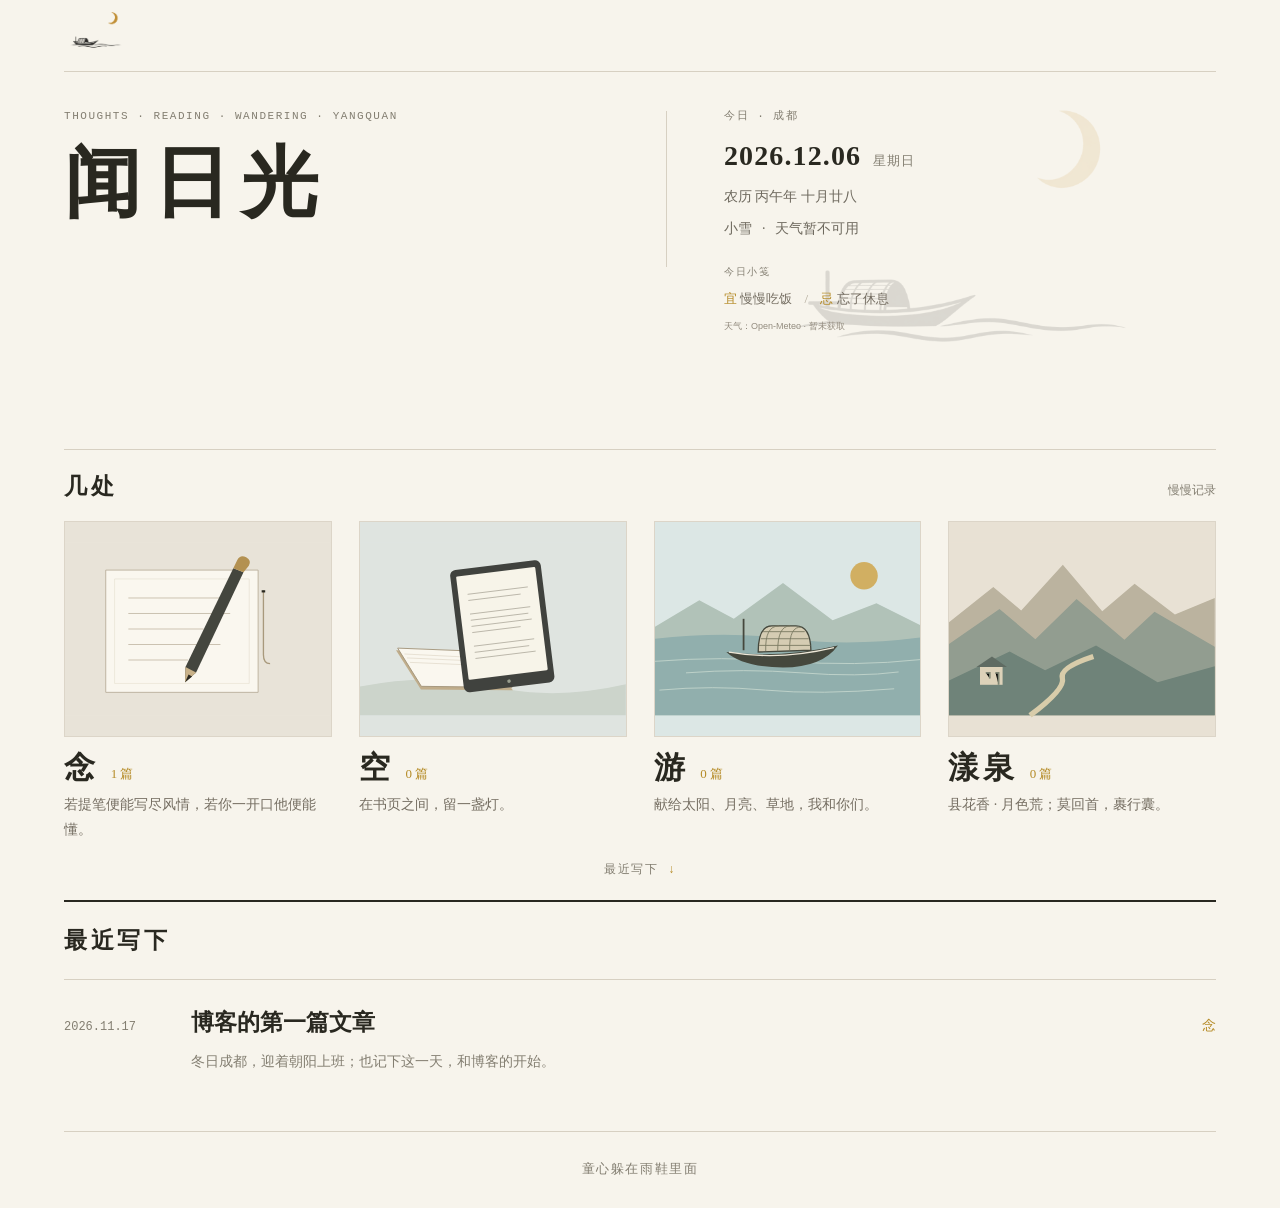
==== commit eb6d7b1d: "Fit homepage sections into the desktop opening viewFit homepage sections into the desktop opening vi" ====
--- a/index.html
+++ b/index.html
@@ -1,2 +1,2 @@
 <!doctype html>
-<html lang="zh-CN"><head><meta charset="utf-8"><meta name="viewport" content="width=device-width,initial-scale=1"><meta name="theme-color" content="#f7f4ec"><link rel="icon" type="image/png" href="boat-moon-transparent.png"><title>闻日光</title><style>:root{--paper:#f7f4ec;--ink:#292820;--muted:#837e71;--line:#d7d0c2;--gold:#b58b27;--serif:'Songti SC','STSong','Noto Serif CJK SC',SimSun,Georgia,serif}*{box-sizing:border-box}body{margin:0;background:var(--paper);color:var(--ink);font:16px/1.8 var(--serif)}a{color:inherit;text-decoration:none}a:focus-visible{outline:2px solid var(--gold);outline-offset:6px}a:hover{color:var(--gold)}.page{width:min(1500px,calc(100% - 10vw));min-height:100vh;margin:auto;display:flex;flex-direction:column}header{height:88px;border-bottom:1.5px solid var(--ink);display:flex;align-items:center;justify-content:space-between;flex:none}.logo{width:76px;height:76px;object-fit:contain;display:block;mix-blend-mode:multiply}nav{display:flex;align-items:center;gap:22px;font-size:18px;font-weight:700;letter-spacing:.1em}nav i{font:400 15px sans-serif;color:#a79d8e;font-style:normal}main{flex:1}.hero{display:grid;grid-template-columns:1.5fr 1fr;gap:9vw;align-items:center;padding:48px 0 46px;border-bottom:1px solid var(--line)}.eyebrow{font:500 11px/1.8 ui-monospace,monospace;letter-spacing:.18em;color:var(--muted);margin:0 0 13px}h1{font-size:clamp(60px,7vw,100px);line-height:1.15;letter-spacing:.15em;font-weight:700;margin:0}.latest{padding-left:30px;border-left:1px solid var(--line)}.label{display:flex;align-items:center;gap:10px;font-size:13px;letter-spacing:.14em;color:var(--muted)}.label:before{content:'';width:6px;height:6px;background:var(--gold)}.latest a{display:block;font-size:24px;font-weight:600;margin:16px 0 6px}.date{font:12px ui-monospace,monospace;color:var(--muted)}.section-head{display:flex;align-items:baseline;justify-content:space-between;margin:29px 0 23px}h2{font-size:23px;letter-spacing:.16em;font-weight:700;margin:0}.section-head span{font-size:12px;color:var(--muted)}.cards{display:grid;grid-template-columns:repeat(4,minmax(0,1fr));gap:27px}.cover{width:100%;aspect-ratio:1.55;display:block;border:1px solid #dcd5c8;transition:transform .25s}.card:hover .cover{transform:translateY(-3px)}.card-title{display:flex;align-items:baseline;gap:12px;margin:14px 0 4px}.card-title strong{font-size:31px;letter-spacing:.12em}.count{font-size:13px;color:var(--gold)}.card p{font-size:14px;line-height:1.8;color:#756e62;margin:0}.recent{border-top:2px solid var(--ink);margin:38px 0 35px}.recent .section-head{margin:18px 0}.entry{display:grid;grid-template-columns:105px 1fr 40px;gap:22px;align-items:baseline;padding:22px 0;border-top:1px solid var(--line)}.entry strong{font-size:23px;font-weight:600}.entry small{display:block;font-size:14px;color:var(--muted);margin-top:5px}.entry .tag{font-size:14px;color:var(--gold);text-align:right}.toolbar{display:flex;align-items:center;justify-content:space-between;margin:25px 0 18px}.back{font-size:14px;color:var(--muted)}.toolbar .eyebrow{margin:0}.intro{border-bottom:2px solid var(--ink);padding:5px 0 25px}.intro h1{font-size:65px}.intro p{font-size:18px;color:#756e62;margin:17px 0}.intro .count{margin-top:21px}.list{margin:26px 0 45px}.empty{font-size:15px;color:var(--muted);padding:32px 0}.article{max-width:820px;margin:0 auto;padding:0 0 38px}.article h1{font-size:clamp(30px,4.1vw,52px);letter-spacing:.06em;line-height:1.4;margin:4px 0 14px}.meta{font:13px/1.8 ui-monospace,monospace;color:var(--muted);padding:0 0 21px;border-bottom:1px solid var(--line);margin-bottom:26px}.content p{font:400 18px/2.15 var(--serif);text-indent:2em;text-align:justify;margin:0 0 1.15em}.article-page .toolbar{max-width:820px;margin:22px auto 18px}footer{padding:25px 0 28px;border-top:1px solid var(--line);text-align:center;color:var(--muted);font-size:13px;letter-spacing:.12em;margin-top:auto}@media(max-width:850px){.page{width:calc(100% - 40px)}nav{gap:13px;font-size:16px}.hero{gap:30px;grid-template-columns:1.2fr 1fr}.latest{padding-left:20px}.latest a{font-size:20px}.cards{grid-template-columns:repeat(2,minmax(0,1fr));gap:27px 20px}.content p{font-size:17px}}@media(max-width:520px){header{height:76px}.logo{width:64px;height:64px}nav{font-size:14px;gap:9px;letter-spacing:0}.hero{grid-template-columns:1fr;padding:32px 0;gap:28px}.hero h1{font-size:62px}.eyebrow{font-size:9px;letter-spacing:.1em}.latest{padding:18px 0 0;border-left:0;border-top:1px solid var(--line)}.cards{gap:24px 16px}.card-title strong{font-size:26px}.card p{font-size:13px}.entry{grid-template-columns:76px 1fr;gap:13px}.entry strong{font-size:19px}.entry .tag{display:none}.toolbar .eyebrow{font-size:8px}.intro h1{font-size:52px}.intro p{font-size:16px}.content p{font-size:17px;text-align:left}}.home header{height:72px;border-bottom:1px solid var(--line)}.home .logo{width:66px;height:66px}.home .hero{grid-template-columns:1.1fr 1fr;gap:6vw;padding:25px 0 30px;min-height:330px}.day-scene{position:relative;min-height:300px;overflow:hidden}.watermark{position:absolute;left:0;top:-12%;width:100%;height:auto;opacity:.14;pointer-events:none;user-select:none}.almanac{position:relative;z-index:1;padding:28px 26px 45px}.almanac .eyebrow{margin:0 0 8px;letter-spacing:.16em}.today-date{font-size:28px;line-height:1.5;letter-spacing:.04em;font-weight:600}.today-date small{font-size:13px;color:var(--muted);font-weight:400;margin-left:12px}.today-lunar{font-size:14px;color:#6e695e;margin:7px 0}.season-weather{display:flex;align-items:center;gap:10px;flex-wrap:wrap;font-size:14px;color:#6e695e}.daily-note{margin-top:22px;font-size:13px;color:#756e62}.daily-note>span{font-size:10px;letter-spacing:.17em;color:var(--muted)}.daily-note p{margin:4px 0 0}.daily-note b{font-weight:500;color:var(--gold)}.daily-note i{font-style:normal;color:#b1a999;margin:0 9px}.weather-credit{display:inline-block;margin-top:9px;font:9px/1.5 sans-serif;color:#928b7e}.home .recent .section-head h2{font-size:23px}@media(max-width:850px){.home .hero{grid-template-columns:1fr 1fr;gap:20px}.today-date{font-size:24px}.almanac{padding:25px 8px 35px}.watermark{top:0}.day-scene{min-height:285px}}@media(max-width:520px){.home .hero{grid-template-columns:1fr;padding:28px 0 12px;gap:12px}.day-scene{min-height:275px}.almanac{padding:20px 16px 30px}.watermark{top:-15%}.today-date{font-size:26px}}.home .day-scene{min-height:330px}.home .watermark{inset:0;width:100%;height:100%;opacity:.14}@media(max-width:520px){.home .day-scene{min-height:300px}}</style></head><body class="home"><div class="page"><header><a href="index.html" aria-label="闻日光首页"><img class="logo" src="boat-moon-transparent.png" alt="月下乌篷船" width="76" height="76"></a></header><main><section class="hero"><div><p class="eyebrow">THOUGHTS · READING · WANDERING · YANGQUAN</p><h1>闻日光</h1></div><aside class="day-scene" aria-label="今日时令"><svg class="watermark" viewBox="90 130 1080 760" preserveAspectRatio="xMidYMid meet" aria-hidden="true"><image href="boat-moon-transparent.png" width="1254" height="1254"/></svg><div class="almanac"><p class="eyebrow">今日 · 成都</p><div class="today-date" id="today-date">今日日期</div><p class="today-lunar" id="today-lunar"></p><div class="season-weather"><span id="solar-term">节气载入中</span><span aria-hidden="true">·</span><span id="weather" aria-live="polite">天气载入中</span></div><div class="daily-note"><span>今日小笺</span><p><b>宜</b> <span id="daily-yi">读几页书</span><i> / </i><b>忌</b> <span id="daily-ji">急着赶路</span></p></div><a class="weather-credit" href="https://open-meteo.com/" target="_blank" rel="noopener" id="weather-credit">天气：Open-Meteo</a></div></aside></section><section><div class="section-head"><h2>几处</h2><span>慢慢记录</span></div><div class="cards"><a class="card" href="category.html?section=nian"><svg class="cover" viewBox="0 0 600 390" aria-hidden="true"><rect width="600" height="390" fill="#e8e3d8"/><path d="M92 62h344v276H92Z" fill="#faf7ef" stroke="#b8ad99" stroke-width="2"/><path d="M112 82h304v236H112Z" fill="none" stroke="#ded5c5"/><path d="M143 125h208M143 160h230M143 195h170M143 230h208M143 265h135" stroke="#c6bca9" stroke-width="2"/><path d="M380 58l23 9-107 226-25 22 1-34Z" fill="#44463e"/><path d="M380 58l9-19q7-13 20-6t6 19l-12 15" fill="#b39151"/><path d="M272 281l24 12-25 22Z" fill="#c9b289"/><path d="M271 315l8-17 8 4Z" fill="#292820"/><path d="M448 108v145q0 20 15 20" fill="none" stroke="#a8997c" stroke-width="3"/><path d="M444 110h8" stroke="#292820" stroke-width="5"/></svg><div class="card-title"><strong>念</strong><span class="count">1 篇</span></div><p>若提笔便能写尽风情，若你一开口他便能懂。</p></a><a class="card" href="category.html?section=kong"><svg class="cover" viewBox="0 0 600 390" aria-hidden="true"><rect width="600" height="390" fill="#dfe4e0"/><path d="M0 325q160-32 300 0t300-5v70H0Z" fill="#ccd4cb"/><g transform="rotate(8 190 260)"><path d="M80 258l200-19 74 72-206 27Z" fill="#c0ad8b"/><path d="M83 253l199-20 69 72-203 26Z" fill="#faf7ef" stroke="#a4967c" stroke-width="2"/><path d="M100 264l188-17M107 272l188-18M115 281l185-18" stroke="#d2c8b4"/></g><g transform="rotate(-7 319 195)"><rect x="219" y="50" width="206" height="278" rx="13" fill="#40423e"/><rect x="232" y="65" width="180" height="235" rx="3" fill="#f7f4e9"/><path d="M253 108h137M253 122h119M253 153h137M253 167h131M253 181h137M253 195h110M253 226h137M253 240h124M253 254h137" stroke="#b7b3a6" stroke-width="2"/><circle cx="322" cy="314" r="4" fill="#989d8e"/></g></svg><div class="card-title"><strong>空</strong><span class="count">0 篇</span></div><p>在书页之间，留一盏灯。</p></a><a class="card" href="category.html?section=you"><svg class="cover" viewBox="0 0 600 390" aria-hidden="true"><rect width="600" height="390" fill="#dce7e5"/><circle cx="472" cy="75" r="31" fill="#d1af62"/><path d="M0 190l100-60 78 42 111-81 112 84 99-38 100 50v203H0Z" fill="#b1c2b8"/><path d="M0 217q160-18 300 0t300-3v176H0Z" fill="#91afad"/><path d="M0 268q150-12 300 0t300-4M70 294q130-10 260 0t220-2M10 333q120-11 240 0t290-3" fill="none" stroke="#c3d5cc" stroke-width="2"/><path d="M161 247q122 15 252-15-35 49-124 50-91-1-128-35Z" fill="#45483d"/><path d="M167 247q112 20 237-10" fill="none" stroke="#eee8d8" stroke-width="3"/><path d="M233 247q0-59 31-59h54q33 0 34 55Z" fill="#d5ccb3" stroke="#45483d" stroke-width="3"/><path d="M250 245q-2-57 30-57M277 245q0-57 28-57M304 243q-1-55 27-52M239 217h108M244 201h94M235 232h116" fill="none" stroke="#797961" stroke-width="2"/><path d="M200 243v-71" stroke="#45483d" stroke-width="4"/></svg><div class="card-title"><strong>游</strong><span class="count">0 篇</span></div><p>献给太阳、月亮、草地，我和你们。</p></a><a class="card" href="category.html?section=yangquan"><svg class="cover" viewBox="0 0 600 390" aria-hidden="true"><rect width="600" height="390" fill="#e8e1d4"/><path d="M0 180l100-80 63 53 94-103 89 105 73-62 91 69 90-37v265H0Z" fill="#bbb39f"/><path d="M0 229l114-79 81 68 93-91 108 92 68-63 136 79v155H0Z" fill="#929d90"/><path d="M0 311l137-65 80 42 115-56 139 83 129-36v111H0Z" fill="#6f8379"/><path d="M183 390q80-60 73-84t70-49" fill="none" stroke="#d8ccaa" stroke-width="12"/><path d="M70 280h51v41H70Z" fill="#ddd2b9"/><path d="M62 281l35-24 34 24Z" fill="#5f6b62"/><path d="M83 294h9v13M105 294h7v27" stroke="#7f8674" stroke-width="4"/></svg><div class="card-title"><strong>漾泉</strong><span class="count">0 篇</span></div><p>县花香 · 月色荒；莫回首，裹行囊。</p></a></div></section><section class="recent"><div class="section-head"><h2>最近写下</h2></div><a class="entry" href="blog-first.html"><time class="date">2026.11.17</time><span><strong>博客的第一篇文章</strong><small>冬日成都，迎着朝阳上班；也记下这一天，和博客的开始。</small></span><span class="tag">念</span></a></section></main><footer>童心躲在雨鞋里面</footer></div><script src="lunar.min.js" defer></script><script src="home.js" defer></script></body></html>
+<html lang="zh-CN"><head><meta charset="utf-8"><meta name="viewport" content="width=device-width,initial-scale=1"><meta name="theme-color" content="#f7f4ec"><link rel="icon" type="image/png" href="boat-moon-transparent.png"><title>闻日光</title><style>:root{--paper:#f7f4ec;--ink:#292820;--muted:#837e71;--line:#d7d0c2;--gold:#b58b27;--serif:'Songti SC','STSong','Noto Serif CJK SC',SimSun,Georgia,serif}*{box-sizing:border-box}body{margin:0;background:var(--paper);color:var(--ink);font:16px/1.8 var(--serif)}a{color:inherit;text-decoration:none}a:focus-visible{outline:2px solid var(--gold);outline-offset:6px}a:hover{color:var(--gold)}.page{width:min(1500px,calc(100% - 10vw));min-height:100vh;margin:auto;display:flex;flex-direction:column}header{height:88px;border-bottom:1.5px solid var(--ink);display:flex;align-items:center;justify-content:space-between;flex:none}.logo{width:76px;height:76px;object-fit:contain;display:block;mix-blend-mode:multiply}nav{display:flex;align-items:center;gap:22px;font-size:18px;font-weight:700;letter-spacing:.1em}nav i{font:400 15px sans-serif;color:#a79d8e;font-style:normal}main{flex:1}.hero{display:grid;grid-template-columns:1.5fr 1fr;gap:9vw;align-items:center;padding:48px 0 46px;border-bottom:1px solid var(--line)}.eyebrow{font:500 11px/1.8 ui-monospace,monospace;letter-spacing:.18em;color:var(--muted);margin:0 0 13px}h1{font-size:clamp(60px,7vw,100px);line-height:1.15;letter-spacing:.15em;font-weight:700;margin:0}.latest{padding-left:30px;border-left:1px solid var(--line)}.label{display:flex;align-items:center;gap:10px;font-size:13px;letter-spacing:.14em;color:var(--muted)}.label:before{content:'';width:6px;height:6px;background:var(--gold)}.latest a{display:block;font-size:24px;font-weight:600;margin:16px 0 6px}.date{font:12px ui-monospace,monospace;color:var(--muted)}.section-head{display:flex;align-items:baseline;justify-content:space-between;margin:29px 0 23px}h2{font-size:23px;letter-spacing:.16em;font-weight:700;margin:0}.section-head span{font-size:12px;color:var(--muted)}.cards{display:grid;grid-template-columns:repeat(4,minmax(0,1fr));gap:27px}.cover{width:100%;aspect-ratio:1.55;display:block;border:1px solid #dcd5c8;transition:transform .25s}.card:hover .cover{transform:translateY(-3px)}.card-title{display:flex;align-items:baseline;gap:12px;margin:14px 0 4px}.card-title strong{font-size:31px;letter-spacing:.12em}.count{font-size:13px;color:var(--gold)}.card p{font-size:14px;line-height:1.8;color:#756e62;margin:0}.recent{border-top:2px solid var(--ink);margin:38px 0 35px}.recent .section-head{margin:18px 0}.entry{display:grid;grid-template-columns:105px 1fr 40px;gap:22px;align-items:baseline;padding:22px 0;border-top:1px solid var(--line)}.entry strong{font-size:23px;font-weight:600}.entry small{display:block;font-size:14px;color:var(--muted);margin-top:5px}.entry .tag{font-size:14px;color:var(--gold);text-align:right}.toolbar{display:flex;align-items:center;justify-content:space-between;margin:25px 0 18px}.back{font-size:14px;color:var(--muted)}.toolbar .eyebrow{margin:0}.intro{border-bottom:2px solid var(--ink);padding:5px 0 25px}.intro h1{font-size:65px}.intro p{font-size:18px;color:#756e62;margin:17px 0}.intro .count{margin-top:21px}.list{margin:26px 0 45px}.empty{font-size:15px;color:var(--muted);padding:32px 0}.article{max-width:820px;margin:0 auto;padding:0 0 38px}.article h1{font-size:clamp(30px,4.1vw,52px);letter-spacing:.06em;line-height:1.4;margin:4px 0 14px}.meta{font:13px/1.8 ui-monospace,monospace;color:var(--muted);padding:0 0 21px;border-bottom:1px solid var(--line);margin-bottom:26px}.content p{font:400 18px/2.15 var(--serif);text-indent:2em;text-align:justify;margin:0 0 1.15em}.article-page .toolbar{max-width:820px;margin:22px auto 18px}footer{padding:25px 0 28px;border-top:1px solid var(--line);text-align:center;color:var(--muted);font-size:13px;letter-spacing:.12em;margin-top:auto}@media(max-width:850px){.page{width:calc(100% - 40px)}nav{gap:13px;font-size:16px}.hero{gap:30px;grid-template-columns:1.2fr 1fr}.latest{padding-left:20px}.latest a{font-size:20px}.cards{grid-template-columns:repeat(2,minmax(0,1fr));gap:27px 20px}.content p{font-size:17px}}@media(max-width:520px){header{height:76px}.logo{width:64px;height:64px}nav{font-size:14px;gap:9px;letter-spacing:0}.hero{grid-template-columns:1fr;padding:32px 0;gap:28px}.hero h1{font-size:62px}.eyebrow{font-size:9px;letter-spacing:.1em}.latest{padding:18px 0 0;border-left:0;border-top:1px solid var(--line)}.cards{gap:24px 16px}.card-title strong{font-size:26px}.card p{font-size:13px}.entry{grid-template-columns:76px 1fr;gap:13px}.entry strong{font-size:19px}.entry .tag{display:none}.toolbar .eyebrow{font-size:8px}.intro h1{font-size:52px}.intro p{font-size:16px}.content p{font-size:17px;text-align:left}}</style><link rel="stylesheet" href="home-layout.css"></head><body class="home"><div class="page"><header><a href="index.html" aria-label="闻日光首页"><img class="logo" src="boat-moon-transparent.png" alt="月下乌篷船" width="76" height="76"></a></header><main><div class="home-fold"><section class="hero"><div class="hero-title"><p class="eyebrow">THOUGHTS · READING · WANDERING · YANGQUAN</p><h1>闻日光</h1></div><aside class="day-scene" aria-label="今日时令"><svg class="watermark" viewBox="90 130 1080 760" preserveAspectRatio="xMidYMid meet" aria-hidden="true"><image href="boat-moon-transparent.png" width="1254" height="1254"/></svg><div class="almanac"><p class="eyebrow">今日 · 成都</p><div class="today-date" id="today-date">今日日期</div><p class="today-lunar" id="today-lunar"></p><div class="season-weather"><span id="solar-term">节气载入中</span><span aria-hidden="true">·</span><span id="weather" aria-live="polite">天气载入中</span></div><div class="daily-note"><span>今日小笺</span><p><b>宜</b> <span id="daily-yi">读几页书</span><i> / </i><b>忌</b> <span id="daily-ji">急着赶路</span></p></div><a class="weather-credit" href="https://open-meteo.com/" target="_blank" rel="noopener" id="weather-credit">天气：Open-Meteo</a></div></aside></section><section><div class="section-head"><h2>几处</h2><span>慢慢记录</span></div><div class="cards"><a class="card" href="category.html?section=nian"><svg class="cover" preserveAspectRatio="xMidYMid meet" viewBox="0 0 600 390" aria-hidden="true"><rect width="600" height="390" fill="#e8e3d8"/><path d="M92 62h344v276H92Z" fill="#faf7ef" stroke="#b8ad99" stroke-width="2"/><path d="M112 82h304v236H112Z" fill="none" stroke="#ded5c5"/><path d="M143 125h208M143 160h230M143 195h170M143 230h208M143 265h135" stroke="#c6bca9" stroke-width="2"/><path d="M380 58l23 9-107 226-25 22 1-34Z" fill="#44463e"/><path d="M380 58l9-19q7-13 20-6t6 19l-12 15" fill="#b39151"/><path d="M272 281l24 12-25 22Z" fill="#c9b289"/><path d="M271 315l8-17 8 4Z" fill="#292820"/><path d="M448 108v145q0 20 15 20" fill="none" stroke="#a8997c" stroke-width="3"/><path d="M444 110h8" stroke="#292820" stroke-width="5"/></svg><div class="card-title"><strong>念</strong><span class="count">1 篇</span></div><p>若提笔便能写尽风情，若你一开口他便能懂。</p></a><a class="card" href="category.html?section=kong"><svg class="cover" preserveAspectRatio="xMidYMid meet" viewBox="0 0 600 390" aria-hidden="true"><rect width="600" height="390" fill="#dfe4e0"/><path d="M0 325q160-32 300 0t300-5v70H0Z" fill="#ccd4cb"/><g transform="rotate(8 190 260)"><path d="M80 258l200-19 74 72-206 27Z" fill="#c0ad8b"/><path d="M83 253l199-20 69 72-203 26Z" fill="#faf7ef" stroke="#a4967c" stroke-width="2"/><path d="M100 264l188-17M107 272l188-18M115 281l185-18" stroke="#d2c8b4"/></g><g transform="rotate(-7 319 195)"><rect x="219" y="50" width="206" height="278" rx="13" fill="#40423e"/><rect x="232" y="65" width="180" height="235" rx="3" fill="#f7f4e9"/><path d="M253 108h137M253 122h119M253 153h137M253 167h131M253 181h137M253 195h110M253 226h137M253 240h124M253 254h137" stroke="#b7b3a6" stroke-width="2"/><circle cx="322" cy="314" r="4" fill="#989d8e"/></g></svg><div class="card-title"><strong>空</strong><span class="count">0 篇</span></div><p>在书页之间，留一盏灯。</p></a><a class="card" href="category.html?section=you"><svg class="cover" preserveAspectRatio="xMidYMid meet" viewBox="0 0 600 390" aria-hidden="true"><rect width="600" height="390" fill="#dce7e5"/><circle cx="472" cy="75" r="31" fill="#d1af62"/><path d="M0 190l100-60 78 42 111-81 112 84 99-38 100 50v203H0Z" fill="#b1c2b8"/><path d="M0 217q160-18 300 0t300-3v176H0Z" fill="#91afad"/><path d="M0 268q150-12 300 0t300-4M70 294q130-10 260 0t220-2M10 333q120-11 240 0t290-3" fill="none" stroke="#c3d5cc" stroke-width="2"/><path d="M161 247q122 15 252-15-35 49-124 50-91-1-128-35Z" fill="#45483d"/><path d="M167 247q112 20 237-10" fill="none" stroke="#eee8d8" stroke-width="3"/><path d="M233 247q0-59 31-59h54q33 0 34 55Z" fill="#d5ccb3" stroke="#45483d" stroke-width="3"/><path d="M250 245q-2-57 30-57M277 245q0-57 28-57M304 243q-1-55 27-52M239 217h108M244 201h94M235 232h116" fill="none" stroke="#797961" stroke-width="2"/><path d="M200 243v-71" stroke="#45483d" stroke-width="4"/></svg><div class="card-title"><strong>游</strong><span class="count">0 篇</span></div><p>献给太阳、月亮、草地，我和你们。</p></a><a class="card" href="category.html?section=yangquan"><svg class="cover" preserveAspectRatio="xMidYMid meet" viewBox="0 0 600 390" aria-hidden="true"><rect width="600" height="390" fill="#e8e1d4"/><path d="M0 180l100-80 63 53 94-103 89 105 73-62 91 69 90-37v265H0Z" fill="#bbb39f"/><path d="M0 229l114-79 81 68 93-91 108 92 68-63 136 79v155H0Z" fill="#929d90"/><path d="M0 311l137-65 80 42 115-56 139 83 129-36v111H0Z" fill="#6f8379"/><path d="M183 390q80-60 73-84t70-49" fill="none" stroke="#d8ccaa" stroke-width="12"/><path d="M70 280h51v41H70Z" fill="#ddd2b9"/><path d="M62 281l35-24 34 24Z" fill="#5f6b62"/><path d="M83 294h9v13M105 294h7v27" stroke="#7f8674" stroke-width="4"/></svg><div class="card-title"><strong>漾泉</strong><span class="count">0 篇</span></div><p>县花香 · 月色荒；莫回首，裹行囊。</p></a></div></section><a class="recent-cue" href="#recent">最近写下 <span aria-hidden="true">↓</span></a></div><section class="recent" id="recent"><div class="section-head"><h2>最近写下</h2></div><a class="entry" href="blog-first.html"><time class="date">2026.11.17</time><span><strong>博客的第一篇文章</strong><small>冬日成都，迎着朝阳上班；也记下这一天，和博客的开始。</small></span><span class="tag">念</span></a></section></main><footer>童心躲在雨鞋里面</footer></div><script src="lunar.min.js" defer></script><script src="home.js" defer></script></body></html>
--- a/home-layout.css
+++ b/home-layout.css
@@ -0,0 +1,117 @@
+/* The opening view gives each journal section room before the recent entries. */
+.home { --header-height: clamp(52px, 8svh, 72px); }
+.home header { height: var(--header-height); border-bottom: 1px solid var(--line); }
+.home .logo { width: 64px; height: 100%; max-height: var(--header-height); }
+.home header a { height: 100%; display: flex; align-items: center; }
+.home-fold { display: flex; flex-direction: column; min-height: calc(100svh - var(--header-height)); }
+.home .hero {
+  grid-template-columns: minmax(0, 1.1fr) minmax(0, 1fr);
+  gap: clamp(40px, 6vw, 96px);
+  align-items: start;
+  position: relative;
+  min-height: 0;
+  padding: clamp(20px, 3svh, 32px) 0;
+  flex: 1;
+}
+.hero-title { padding-top: 8px; }
+.home .hero h1 { font-size: clamp(60px, 6vw, 88px); }
+.home .hero .eyebrow { letter-spacing: .14em; }
+.home .day-scene { position: relative; min-height: 230px; }
+.home .almanac { position: relative; z-index: 1; padding: 8px 20px 16px; }
+.almanac .eyebrow { margin: 0 0 8px; }
+.today-date { font-size: 28px; line-height: 1.5; letter-spacing: .04em; font-weight: 600; }
+.today-date small { font-size: 13px; color: var(--muted); font-weight: 400; margin-left: 12px; }
+.today-lunar { font-size: 14px; color: #6e695e; margin: 7px 0; }
+.season-weather { display: flex; align-items: center; gap: 10px; flex-wrap: wrap; font-size: 14px; color: #6e695e; }
+.daily-note { margin-top: 18px; font-size: 13px; color: #756e62; }
+.daily-note > span { font-size: 10px; letter-spacing: .17em; color: var(--muted); }
+.daily-note p { margin: 4px 0 0; }
+.daily-note b { font-weight: 500; color: var(--gold); }
+.daily-note i { font-style: normal; color: #b1a999; margin: 0 9px; }
+.weather-credit { display: inline-block; margin-top: 9px; font: 9px/1.5 sans-serif; color: #928b7e; }
+.home .day-scene::before {
+  content: '';
+  position: absolute;
+  left: calc(clamp(40px, 6vw, 96px) / -2);
+  top: 12px;
+  width: 1px;
+  height: 156px;
+  background: var(--line);
+}
+.home .day-scene { overflow: visible; }
+.home .watermark { position: absolute; inset: 0; width: 100%; height: 100%; opacity: .14; pointer-events: none; user-select: none; }
+.home .section-head { margin: 16px 0 14px; }
+.home .cover { height: clamp(140px, 24svh, 240px); aspect-ratio: auto; }
+.home .card:nth-child(1) .cover { background: #e8e3d8; }
+.home .card:nth-child(2) .cover { background: #dfe4e0; }
+.home .card:nth-child(3) .cover { background: #dce7e5; }
+.home .card:nth-child(4) .cover { background: #e8e1d4; }
+.home .card-title { margin: 10px 0 3px; line-height: 1.35; }
+.home .card p { min-height: 3.6em; }
+.recent-cue {
+  align-self: center;
+  display: inline-flex;
+  align-items: center;
+  gap: 10px;
+  margin: 12px 0 14px;
+  padding: 5px 12px;
+  font-size: 12px;
+  color: var(--muted);
+  letter-spacing: .12em;
+}
+.recent-cue span { color: var(--gold); }
+.home .recent { margin-top: 0; scroll-margin-top: 24px; }
+.home .recent .section-head { margin: 18px 0; }
+html { scroll-behavior: smooth; }
+@media (prefers-reduced-motion: reduce) { html { scroll-behavior: auto; } }
+@media (min-width: 901px) and (max-height: 800px) {
+  .home .hero { padding: 16px 0; }
+  .home .almanac { padding-bottom: 0; }
+  .home .section-head { margin: 12px 0; }
+  .home .section-head h2 { line-height: 1.4; }
+  .home .cover { height: clamp(120px, 21svh, 168px); }
+  .home .daily-note { margin-top: 10px; }
+  .home .card-title { margin-top: 8px; }
+  .recent-cue { margin: 8px 0; }
+}
+@media (min-width: 901px) and (max-height: 680px) {
+  .home .hero { padding: 12px 0; }
+  .home .cover { height: 19svh; }
+  .home .section-head { margin: 8px 0; }
+}
+/* Short windows keep the content readable and allow natural scrolling. */
+@media (max-height: 620px) and (min-width: 901px) {
+  .home-fold { min-height: auto; }
+  .home .hero { padding: 20px 0; }
+}
+@media (min-width: 901px) and (min-height: 1000px) {
+  .home-fold { min-height: 900px; }
+}
+@media (max-width: 900px) {
+  .home-fold { min-height: auto; }
+  .home .hero { gap: 28px; padding: 25px 0; }
+  .home .hero h1 { font-size: 60px; }
+  .home .hero .eyebrow { font-size: 9px; letter-spacing: .1em; }
+  .home .almanac { padding: 8px 0 40px 14px; }
+  .home .day-scene::before { left: -14px; }
+  .home .today-date { font-size: 24px; }
+  .home .cards { grid-template-columns: repeat(2, minmax(0, 1fr)); }
+  .home .cover { height: auto; aspect-ratio: 1.55; }
+  .home .card p { min-height: 0; }
+}
+@media (max-width: 600px) {
+  .home .hero { grid-template-columns: 1fr; gap: 20px; padding: 26px 0 18px; }
+  .home .hero h1 { font-size: clamp(48px, 12vw, 64px); }
+  .hero-title { padding-top: 0; }
+  .home .day-scene { min-height: 300px; }
+  .home .day-scene::before { display: none; }
+  .home .almanac { padding: 12px 12px 40px; }
+  .home .watermark { height: 100%; }
+  .home .today-date { font-size: 26px; }
+  .home .cards { gap: 24px 16px; }
+  .home .card-title strong { font-size: 26px; }
+  .home .card p { font-size: 13px; }
+}
+@media (max-width: 340px) {
+  .home .cards { grid-template-columns: 1fr; }
+}
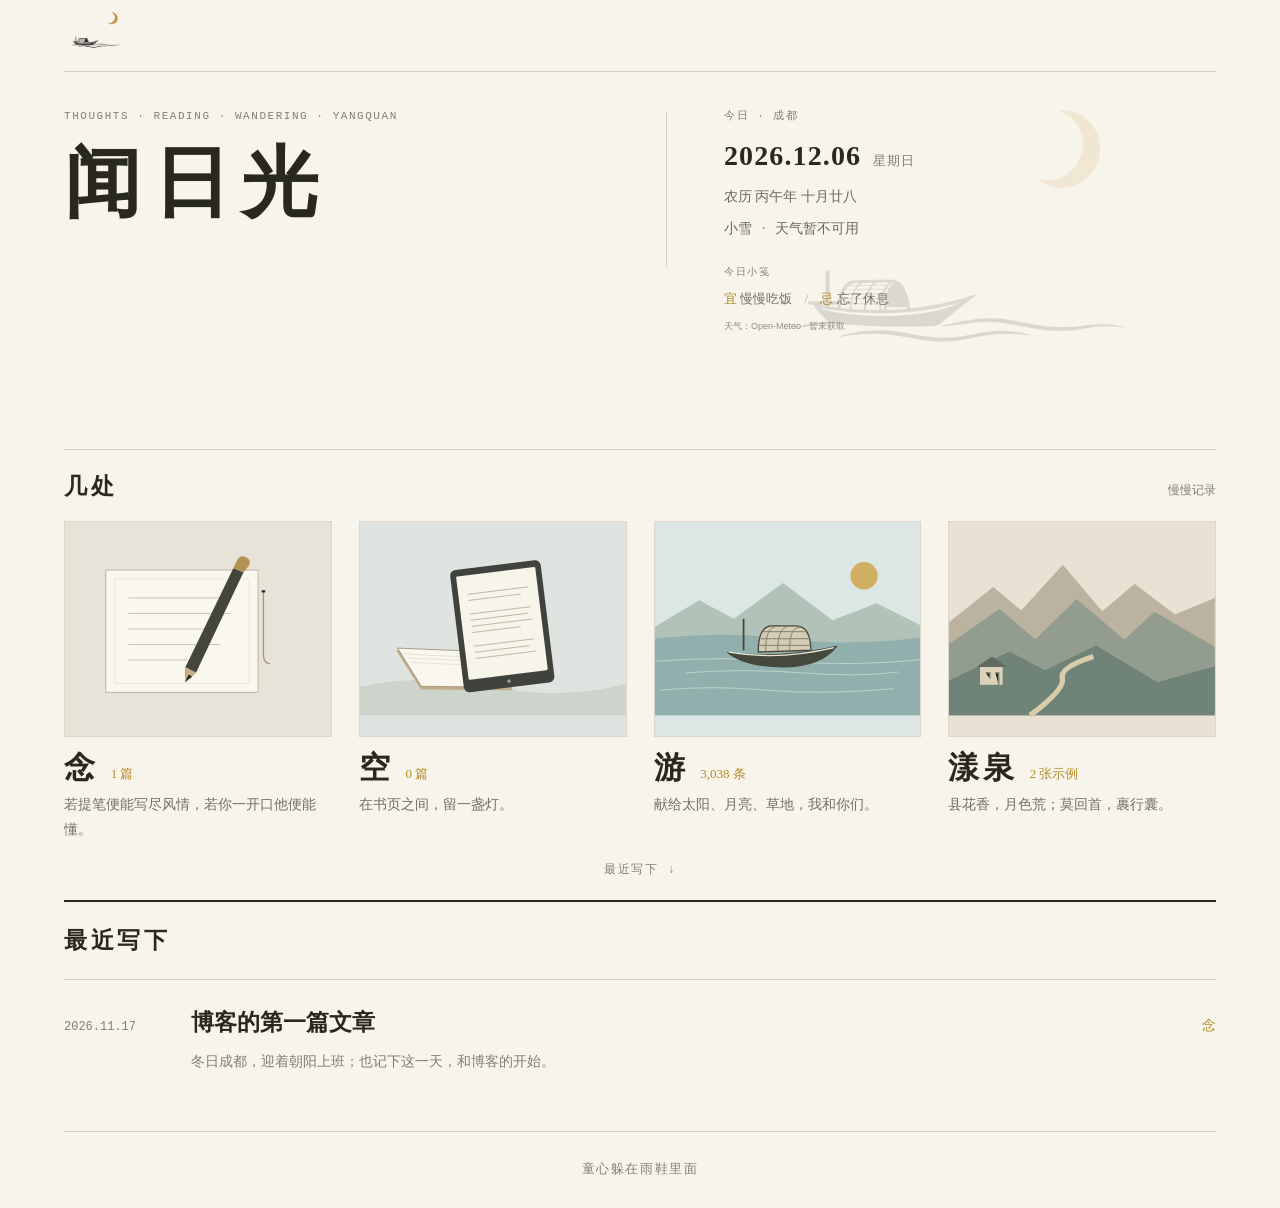
==== commit 51d44cb8: "Publish unified blog layout, movement journal and photo diary trial" ====
--- a/index.html
+++ b/index.html
@@ -1,2 +1,2 @@
 <!doctype html>
-<html lang="zh-CN"><head><meta charset="utf-8"><meta name="viewport" content="width=device-width,initial-scale=1"><meta name="theme-color" content="#f7f4ec"><link rel="icon" type="image/png" href="boat-moon-transparent.png"><title>闻日光</title><style>:root{--paper:#f7f4ec;--ink:#292820;--muted:#837e71;--line:#d7d0c2;--gold:#b58b27;--serif:'Songti SC','STSong','Noto Serif CJK SC',SimSun,Georgia,serif}*{box-sizing:border-box}body{margin:0;background:var(--paper);color:var(--ink);font:16px/1.8 var(--serif)}a{color:inherit;text-decoration:none}a:focus-visible{outline:2px solid var(--gold);outline-offset:6px}a:hover{color:var(--gold)}.page{width:min(1500px,calc(100% - 10vw));min-height:100vh;margin:auto;display:flex;flex-direction:column}header{height:88px;border-bottom:1.5px solid var(--ink);display:flex;align-items:center;justify-content:space-between;flex:none}.logo{width:76px;height:76px;object-fit:contain;display:block;mix-blend-mode:multiply}nav{display:flex;align-items:center;gap:22px;font-size:18px;font-weight:700;letter-spacing:.1em}nav i{font:400 15px sans-serif;color:#a79d8e;font-style:normal}main{flex:1}.hero{display:grid;grid-template-columns:1.5fr 1fr;gap:9vw;align-items:center;padding:48px 0 46px;border-bottom:1px solid var(--line)}.eyebrow{font:500 11px/1.8 ui-monospace,monospace;letter-spacing:.18em;color:var(--muted);margin:0 0 13px}h1{font-size:clamp(60px,7vw,100px);line-height:1.15;letter-spacing:.15em;font-weight:700;margin:0}.latest{padding-left:30px;border-left:1px solid var(--line)}.label{display:flex;align-items:center;gap:10px;font-size:13px;letter-spacing:.14em;color:var(--muted)}.label:before{content:'';width:6px;height:6px;background:var(--gold)}.latest a{display:block;font-size:24px;font-weight:600;margin:16px 0 6px}.date{font:12px ui-monospace,monospace;color:var(--muted)}.section-head{display:flex;align-items:baseline;justify-content:space-between;margin:29px 0 23px}h2{font-size:23px;letter-spacing:.16em;font-weight:700;margin:0}.section-head span{font-size:12px;color:var(--muted)}.cards{display:grid;grid-template-columns:repeat(4,minmax(0,1fr));gap:27px}.cover{width:100%;aspect-ratio:1.55;display:block;border:1px solid #dcd5c8;transition:transform .25s}.card:hover .cover{transform:translateY(-3px)}.card-title{display:flex;align-items:baseline;gap:12px;margin:14px 0 4px}.card-title strong{font-size:31px;letter-spacing:.12em}.count{font-size:13px;color:var(--gold)}.card p{font-size:14px;line-height:1.8;color:#756e62;margin:0}.recent{border-top:2px solid var(--ink);margin:38px 0 35px}.recent .section-head{margin:18px 0}.entry{display:grid;grid-template-columns:105px 1fr 40px;gap:22px;align-items:baseline;padding:22px 0;border-top:1px solid var(--line)}.entry strong{font-size:23px;font-weight:600}.entry small{display:block;font-size:14px;color:var(--muted);margin-top:5px}.entry .tag{font-size:14px;color:var(--gold);text-align:right}.toolbar{display:flex;align-items:center;justify-content:space-between;margin:25px 0 18px}.back{font-size:14px;color:var(--muted)}.toolbar .eyebrow{margin:0}.intro{border-bottom:2px solid var(--ink);padding:5px 0 25px}.intro h1{font-size:65px}.intro p{font-size:18px;color:#756e62;margin:17px 0}.intro .count{margin-top:21px}.list{margin:26px 0 45px}.empty{font-size:15px;color:var(--muted);padding:32px 0}.article{max-width:820px;margin:0 auto;padding:0 0 38px}.article h1{font-size:clamp(30px,4.1vw,52px);letter-spacing:.06em;line-height:1.4;margin:4px 0 14px}.meta{font:13px/1.8 ui-monospace,monospace;color:var(--muted);padding:0 0 21px;border-bottom:1px solid var(--line);margin-bottom:26px}.content p{font:400 18px/2.15 var(--serif);text-indent:2em;text-align:justify;margin:0 0 1.15em}.article-page .toolbar{max-width:820px;margin:22px auto 18px}footer{padding:25px 0 28px;border-top:1px solid var(--line);text-align:center;color:var(--muted);font-size:13px;letter-spacing:.12em;margin-top:auto}@media(max-width:850px){.page{width:calc(100% - 40px)}nav{gap:13px;font-size:16px}.hero{gap:30px;grid-template-columns:1.2fr 1fr}.latest{padding-left:20px}.latest a{font-size:20px}.cards{grid-template-columns:repeat(2,minmax(0,1fr));gap:27px 20px}.content p{font-size:17px}}@media(max-width:520px){header{height:76px}.logo{width:64px;height:64px}nav{font-size:14px;gap:9px;letter-spacing:0}.hero{grid-template-columns:1fr;padding:32px 0;gap:28px}.hero h1{font-size:62px}.eyebrow{font-size:9px;letter-spacing:.1em}.latest{padding:18px 0 0;border-left:0;border-top:1px solid var(--line)}.cards{gap:24px 16px}.card-title strong{font-size:26px}.card p{font-size:13px}.entry{grid-template-columns:76px 1fr;gap:13px}.entry strong{font-size:19px}.entry .tag{display:none}.toolbar .eyebrow{font-size:8px}.intro h1{font-size:52px}.intro p{font-size:16px}.content p{font-size:17px;text-align:left}}</style><link rel="stylesheet" href="home-layout.css"></head><body class="home"><div class="page"><header><a href="index.html" aria-label="闻日光首页"><img class="logo" src="boat-moon-transparent.png" alt="月下乌篷船" width="76" height="76"></a></header><main><div class="home-fold"><section class="hero"><div class="hero-title"><p class="eyebrow">THOUGHTS · READING · WANDERING · YANGQUAN</p><h1>闻日光</h1></div><aside class="day-scene" aria-label="今日时令"><svg class="watermark" viewBox="90 130 1080 760" preserveAspectRatio="xMidYMid meet" aria-hidden="true"><image href="boat-moon-transparent.png" width="1254" height="1254"/></svg><div class="almanac"><p class="eyebrow">今日 · 成都</p><div class="today-date" id="today-date">今日日期</div><p class="today-lunar" id="today-lunar"></p><div class="season-weather"><span id="solar-term">节气载入中</span><span aria-hidden="true">·</span><span id="weather" aria-live="polite">天气载入中</span></div><div class="daily-note"><span>今日小笺</span><p><b>宜</b> <span id="daily-yi">读几页书</span><i> / </i><b>忌</b> <span id="daily-ji">急着赶路</span></p></div><a class="weather-credit" href="https://open-meteo.com/" target="_blank" rel="noopener" id="weather-credit">天气：Open-Meteo</a></div></aside></section><section><div class="section-head"><h2>几处</h2><span>慢慢记录</span></div><div class="cards"><a class="card" href="category.html?section=nian"><svg class="cover" preserveAspectRatio="xMidYMid meet" viewBox="0 0 600 390" aria-hidden="true"><rect width="600" height="390" fill="#e8e3d8"/><path d="M92 62h344v276H92Z" fill="#faf7ef" stroke="#b8ad99" stroke-width="2"/><path d="M112 82h304v236H112Z" fill="none" stroke="#ded5c5"/><path d="M143 125h208M143 160h230M143 195h170M143 230h208M143 265h135" stroke="#c6bca9" stroke-width="2"/><path d="M380 58l23 9-107 226-25 22 1-34Z" fill="#44463e"/><path d="M380 58l9-19q7-13 20-6t6 19l-12 15" fill="#b39151"/><path d="M272 281l24 12-25 22Z" fill="#c9b289"/><path d="M271 315l8-17 8 4Z" fill="#292820"/><path d="M448 108v145q0 20 15 20" fill="none" stroke="#a8997c" stroke-width="3"/><path d="M444 110h8" stroke="#292820" stroke-width="5"/></svg><div class="card-title"><strong>念</strong><span class="count">1 篇</span></div><p>若提笔便能写尽风情，若你一开口他便能懂。</p></a><a class="card" href="category.html?section=kong"><svg class="cover" preserveAspectRatio="xMidYMid meet" viewBox="0 0 600 390" aria-hidden="true"><rect width="600" height="390" fill="#dfe4e0"/><path d="M0 325q160-32 300 0t300-5v70H0Z" fill="#ccd4cb"/><g transform="rotate(8 190 260)"><path d="M80 258l200-19 74 72-206 27Z" fill="#c0ad8b"/><path d="M83 253l199-20 69 72-203 26Z" fill="#faf7ef" stroke="#a4967c" stroke-width="2"/><path d="M100 264l188-17M107 272l188-18M115 281l185-18" stroke="#d2c8b4"/></g><g transform="rotate(-7 319 195)"><rect x="219" y="50" width="206" height="278" rx="13" fill="#40423e"/><rect x="232" y="65" width="180" height="235" rx="3" fill="#f7f4e9"/><path d="M253 108h137M253 122h119M253 153h137M253 167h131M253 181h137M253 195h110M253 226h137M253 240h124M253 254h137" stroke="#b7b3a6" stroke-width="2"/><circle cx="322" cy="314" r="4" fill="#989d8e"/></g></svg><div class="card-title"><strong>空</strong><span class="count">0 篇</span></div><p>在书页之间，留一盏灯。</p></a><a class="card" href="category.html?section=you"><svg class="cover" preserveAspectRatio="xMidYMid meet" viewBox="0 0 600 390" aria-hidden="true"><rect width="600" height="390" fill="#dce7e5"/><circle cx="472" cy="75" r="31" fill="#d1af62"/><path d="M0 190l100-60 78 42 111-81 112 84 99-38 100 50v203H0Z" fill="#b1c2b8"/><path d="M0 217q160-18 300 0t300-3v176H0Z" fill="#91afad"/><path d="M0 268q150-12 300 0t300-4M70 294q130-10 260 0t220-2M10 333q120-11 240 0t290-3" fill="none" stroke="#c3d5cc" stroke-width="2"/><path d="M161 247q122 15 252-15-35 49-124 50-91-1-128-35Z" fill="#45483d"/><path d="M167 247q112 20 237-10" fill="none" stroke="#eee8d8" stroke-width="3"/><path d="M233 247q0-59 31-59h54q33 0 34 55Z" fill="#d5ccb3" stroke="#45483d" stroke-width="3"/><path d="M250 245q-2-57 30-57M277 245q0-57 28-57M304 243q-1-55 27-52M239 217h108M244 201h94M235 232h116" fill="none" stroke="#797961" stroke-width="2"/><path d="M200 243v-71" stroke="#45483d" stroke-width="4"/></svg><div class="card-title"><strong>游</strong><span class="count">0 篇</span></div><p>献给太阳、月亮、草地，我和你们。</p></a><a class="card" href="category.html?section=yangquan"><svg class="cover" preserveAspectRatio="xMidYMid meet" viewBox="0 0 600 390" aria-hidden="true"><rect width="600" height="390" fill="#e8e1d4"/><path d="M0 180l100-80 63 53 94-103 89 105 73-62 91 69 90-37v265H0Z" fill="#bbb39f"/><path d="M0 229l114-79 81 68 93-91 108 92 68-63 136 79v155H0Z" fill="#929d90"/><path d="M0 311l137-65 80 42 115-56 139 83 129-36v111H0Z" fill="#6f8379"/><path d="M183 390q80-60 73-84t70-49" fill="none" stroke="#d8ccaa" stroke-width="12"/><path d="M70 280h51v41H70Z" fill="#ddd2b9"/><path d="M62 281l35-24 34 24Z" fill="#5f6b62"/><path d="M83 294h9v13M105 294h7v27" stroke="#7f8674" stroke-width="4"/></svg><div class="card-title"><strong>漾泉</strong><span class="count">0 篇</span></div><p>县花香 · 月色荒；莫回首，裹行囊。</p></a></div></section><a class="recent-cue" href="#recent">最近写下 <span aria-hidden="true">↓</span></a></div><section class="recent" id="recent"><div class="section-head"><h2>最近写下</h2></div><a class="entry" href="blog-first.html"><time class="date">2026.11.17</time><span><strong>博客的第一篇文章</strong><small>冬日成都，迎着朝阳上班；也记下这一天，和博客的开始。</small></span><span class="tag">念</span></a></section></main><footer>童心躲在雨鞋里面</footer></div><script src="lunar.min.js" defer></script><script src="home.js" defer></script></body></html>
+<html lang="zh-CN"><head><meta charset="utf-8"><meta name="viewport" content="width=device-width,initial-scale=1"><meta name="theme-color" content="#f7f4ec"><link rel="icon" type="image/png" href="boat-moon-transparent.png"><title>闻日光</title><style>:root{--paper:#f7f4ec;--ink:#292820;--muted:#837e71;--line:#d7d0c2;--gold:#b58b27;--serif:'Songti SC','STSong','Noto Serif CJK SC',SimSun,Georgia,serif}*{box-sizing:border-box}body{margin:0;background:var(--paper);color:var(--ink);font:16px/1.8 var(--serif)}a{color:inherit;text-decoration:none}a:focus-visible{outline:2px solid var(--gold);outline-offset:6px}a:hover{color:var(--gold)}.page{width:min(1500px,calc(100% - 10vw));min-height:100vh;margin:auto;display:flex;flex-direction:column}header{height:88px;border-bottom:1.5px solid var(--ink);display:flex;align-items:center;justify-content:space-between;flex:none}.logo{width:76px;height:76px;object-fit:contain;display:block;mix-blend-mode:multiply}nav{display:flex;align-items:center;gap:22px;font-size:18px;font-weight:700;letter-spacing:.1em}nav i{font:400 15px sans-serif;color:#a79d8e;font-style:normal}main{flex:1}.hero{display:grid;grid-template-columns:1.5fr 1fr;gap:9vw;align-items:center;padding:48px 0 46px;border-bottom:1px solid var(--line)}.eyebrow{font:500 11px/1.8 ui-monospace,monospace;letter-spacing:.18em;color:var(--muted);margin:0 0 13px}h1{font-size:clamp(60px,7vw,100px);line-height:1.15;letter-spacing:.15em;font-weight:700;margin:0}.latest{padding-left:30px;border-left:1px solid var(--line)}.label{display:flex;align-items:center;gap:10px;font-size:13px;letter-spacing:.14em;color:var(--muted)}.label:before{content:'';width:6px;height:6px;background:var(--gold)}.latest a{display:block;font-size:24px;font-weight:600;margin:16px 0 6px}.date{font:12px ui-monospace,monospace;color:var(--muted)}.section-head{display:flex;align-items:baseline;justify-content:space-between;margin:29px 0 23px}h2{font-size:23px;letter-spacing:.16em;font-weight:700;margin:0}.section-head span{font-size:12px;color:var(--muted)}.cards{display:grid;grid-template-columns:repeat(4,minmax(0,1fr));gap:27px}.cover{width:100%;aspect-ratio:1.55;display:block;border:1px solid #dcd5c8;transition:transform .25s}.card:hover .cover{transform:translateY(-3px)}.card-title{display:flex;align-items:baseline;gap:12px;margin:14px 0 4px}.card-title strong{font-size:31px;letter-spacing:.12em}.count{font-size:13px;color:var(--gold)}.card p{font-size:14px;line-height:1.8;color:#756e62;margin:0}.recent{border-top:2px solid var(--ink);margin:38px 0 35px}.recent .section-head{margin:18px 0}.entry{display:grid;grid-template-columns:105px 1fr 40px;gap:22px;align-items:baseline;padding:22px 0;border-top:1px solid var(--line)}.entry strong{font-size:23px;font-weight:600}.entry small{display:block;font-size:14px;color:var(--muted);margin-top:5px}.entry .tag{font-size:14px;color:var(--gold);text-align:right}.toolbar{display:flex;align-items:center;justify-content:space-between;margin:25px 0 18px}.back{font-size:14px;color:var(--muted)}.toolbar .eyebrow{margin:0}.intro{border-bottom:2px solid var(--ink);padding:5px 0 25px}.intro h1{font-size:65px}.intro p{font-size:18px;color:#756e62;margin:17px 0}.intro .count{margin-top:21px}.list{margin:26px 0 45px}.empty{font-size:15px;color:var(--muted);padding:32px 0}.article{max-width:820px;margin:0 auto;padding:0 0 38px}.article h1{font-size:clamp(30px,4.1vw,52px);letter-spacing:.06em;line-height:1.4;margin:4px 0 14px}.meta{font:13px/1.8 ui-monospace,monospace;color:var(--muted);padding:0 0 21px;border-bottom:1px solid var(--line);margin-bottom:26px}.content p{font:400 18px/2.15 var(--serif);text-indent:2em;text-align:justify;margin:0 0 1.15em}.article-page .toolbar{max-width:820px;margin:22px auto 18px}footer{padding:25px 0 28px;border-top:1px solid var(--line);text-align:center;color:var(--muted);font-size:13px;letter-spacing:.12em;margin-top:auto}@media(max-width:850px){.page{width:calc(100% - 40px)}nav{gap:13px;font-size:16px}.hero{gap:30px;grid-template-columns:1.2fr 1fr}.latest{padding-left:20px}.latest a{font-size:20px}.cards{grid-template-columns:repeat(2,minmax(0,1fr));gap:27px 20px}.content p{font-size:17px}}@media(max-width:520px){header{height:76px}.logo{width:64px;height:64px}nav{font-size:14px;gap:9px;letter-spacing:0}.hero{grid-template-columns:1fr;padding:32px 0;gap:28px}.hero h1{font-size:62px}.eyebrow{font-size:9px;letter-spacing:.1em}.latest{padding:18px 0 0;border-left:0;border-top:1px solid var(--line)}.cards{gap:24px 16px}.card-title strong{font-size:26px}.card p{font-size:13px}.entry{grid-template-columns:76px 1fr;gap:13px}.entry strong{font-size:19px}.entry .tag{display:none}.toolbar .eyebrow{font-size:8px}.intro h1{font-size:52px}.intro p{font-size:16px}.content p{font-size:17px;text-align:left}}</style><link rel="stylesheet" href="home-layout.css"></head><body class="home"><div class="page"><header><a href="index.html" aria-label="闻日光首页"><img class="logo" src="boat-moon-transparent.png" alt="月下乌篷船" width="76" height="76"></a></header><main><div class="home-fold"><section class="hero"><div class="hero-title"><p class="eyebrow">THOUGHTS · READING · WANDERING · YANGQUAN</p><h1>闻日光</h1></div><aside class="day-scene" aria-label="今日时令"><svg class="watermark" viewBox="90 130 1080 760" preserveAspectRatio="xMidYMid meet" aria-hidden="true"><image href="boat-moon-transparent.png" width="1254" height="1254"/></svg><div class="almanac"><p class="eyebrow">今日 · 成都</p><div class="today-date" id="today-date">今日日期</div><p class="today-lunar" id="today-lunar"></p><div class="season-weather"><span id="solar-term">节气载入中</span><span aria-hidden="true">·</span><span id="weather" aria-live="polite">天气载入中</span></div><div class="daily-note"><span>今日小笺</span><p><b>宜</b> <span id="daily-yi">读几页书</span><i> / </i><b>忌</b> <span id="daily-ji">急着赶路</span></p></div><a class="weather-credit" href="https://open-meteo.com/" target="_blank" rel="noopener" id="weather-credit">天气：Open-Meteo</a></div></aside></section><section><div class="section-head"><h2>几处</h2><span>慢慢记录</span></div><div class="cards"><a class="card" href="category.html?section=nian"><svg class="cover" preserveAspectRatio="xMidYMid meet" viewBox="0 0 600 390" aria-hidden="true"><rect width="600" height="390" fill="#e8e3d8"/><path d="M92 62h344v276H92Z" fill="#faf7ef" stroke="#b8ad99" stroke-width="2"/><path d="M112 82h304v236H112Z" fill="none" stroke="#ded5c5"/><path d="M143 125h208M143 160h230M143 195h170M143 230h208M143 265h135" stroke="#c6bca9" stroke-width="2"/><path d="M380 58l23 9-107 226-25 22 1-34Z" fill="#44463e"/><path d="M380 58l9-19q7-13 20-6t6 19l-12 15" fill="#b39151"/><path d="M272 281l24 12-25 22Z" fill="#c9b289"/><path d="M271 315l8-17 8 4Z" fill="#292820"/><path d="M448 108v145q0 20 15 20" fill="none" stroke="#a8997c" stroke-width="3"/><path d="M444 110h8" stroke="#292820" stroke-width="5"/></svg><div class="card-title"><strong>念</strong><span class="count">1 篇</span></div><p>若提笔便能写尽风情，若你一开口他便能懂。</p></a><a class="card" href="category.html?section=kong"><svg class="cover" preserveAspectRatio="xMidYMid meet" viewBox="0 0 600 390" aria-hidden="true"><rect width="600" height="390" fill="#dfe4e0"/><path d="M0 325q160-32 300 0t300-5v70H0Z" fill="#ccd4cb"/><g transform="rotate(8 190 260)"><path d="M80 258l200-19 74 72-206 27Z" fill="#c0ad8b"/><path d="M83 253l199-20 69 72-203 26Z" fill="#faf7ef" stroke="#a4967c" stroke-width="2"/><path d="M100 264l188-17M107 272l188-18M115 281l185-18" stroke="#d2c8b4"/></g><g transform="rotate(-7 319 195)"><rect x="219" y="50" width="206" height="278" rx="13" fill="#40423e"/><rect x="232" y="65" width="180" height="235" rx="3" fill="#f7f4e9"/><path d="M253 108h137M253 122h119M253 153h137M253 167h131M253 181h137M253 195h110M253 226h137M253 240h124M253 254h137" stroke="#b7b3a6" stroke-width="2"/><circle cx="322" cy="314" r="4" fill="#989d8e"/></g></svg><div class="card-title"><strong>空</strong><span class="count">0 篇</span></div><p>在书页之间，留一盏灯。</p></a><a class="card" href="category.html?section=you"><svg class="cover" preserveAspectRatio="xMidYMid meet" viewBox="0 0 600 390" aria-hidden="true"><rect width="600" height="390" fill="#dce7e5"/><circle cx="472" cy="75" r="31" fill="#d1af62"/><path d="M0 190l100-60 78 42 111-81 112 84 99-38 100 50v203H0Z" fill="#b1c2b8"/><path d="M0 217q160-18 300 0t300-3v176H0Z" fill="#91afad"/><path d="M0 268q150-12 300 0t300-4M70 294q130-10 260 0t220-2M10 333q120-11 240 0t290-3" fill="none" stroke="#c3d5cc" stroke-width="2"/><path d="M161 247q122 15 252-15-35 49-124 50-91-1-128-35Z" fill="#45483d"/><path d="M167 247q112 20 237-10" fill="none" stroke="#eee8d8" stroke-width="3"/><path d="M233 247q0-59 31-59h54q33 0 34 55Z" fill="#d5ccb3" stroke="#45483d" stroke-width="3"/><path d="M250 245q-2-57 30-57M277 245q0-57 28-57M304 243q-1-55 27-52M239 217h108M244 201h94M235 232h116" fill="none" stroke="#797961" stroke-width="2"/><path d="M200 243v-71" stroke="#45483d" stroke-width="4"/></svg><div class="card-title"><strong>游</strong><span class="count">3,038 条</span></div><p>献给太阳、月亮、草地，我和你们。</p></a><a class="card" href="category.html?section=yangquan"><svg class="cover" preserveAspectRatio="xMidYMid meet" viewBox="0 0 600 390" aria-hidden="true"><rect width="600" height="390" fill="#e8e1d4"/><path d="M0 180l100-80 63 53 94-103 89 105 73-62 91 69 90-37v265H0Z" fill="#bbb39f"/><path d="M0 229l114-79 81 68 93-91 108 92 68-63 136 79v155H0Z" fill="#929d90"/><path d="M0 311l137-65 80 42 115-56 139 83 129-36v111H0Z" fill="#6f8379"/><path d="M183 390q80-60 73-84t70-49" fill="none" stroke="#d8ccaa" stroke-width="12"/><path d="M70 280h51v41H70Z" fill="#ddd2b9"/><path d="M62 281l35-24 34 24Z" fill="#5f6b62"/><path d="M83 294h9v13M105 294h7v27" stroke="#7f8674" stroke-width="4"/></svg><div class="card-title"><strong>漾泉</strong><span class="count">2 张示例</span></div><p>县花香，月色荒；莫回首，裹行囊。</p></a></div></section><a class="recent-cue" href="#recent">最近写下 <span aria-hidden="true">↓</span></a></div><section class="recent" id="recent"><div class="section-head"><h2>最近写下</h2></div><a class="entry" href="blog-first.html"><time class="date">2026.11.17</time><span><strong>博客的第一篇文章</strong><small>冬日成都，迎着朝阳上班；也记下这一天，和博客的开始。</small></span><span class="tag">念</span></a></section></main><footer>童心躲在雨鞋里面</footer></div><script src="lunar.min.js" defer></script><script src="home.js" defer></script></body></html>
